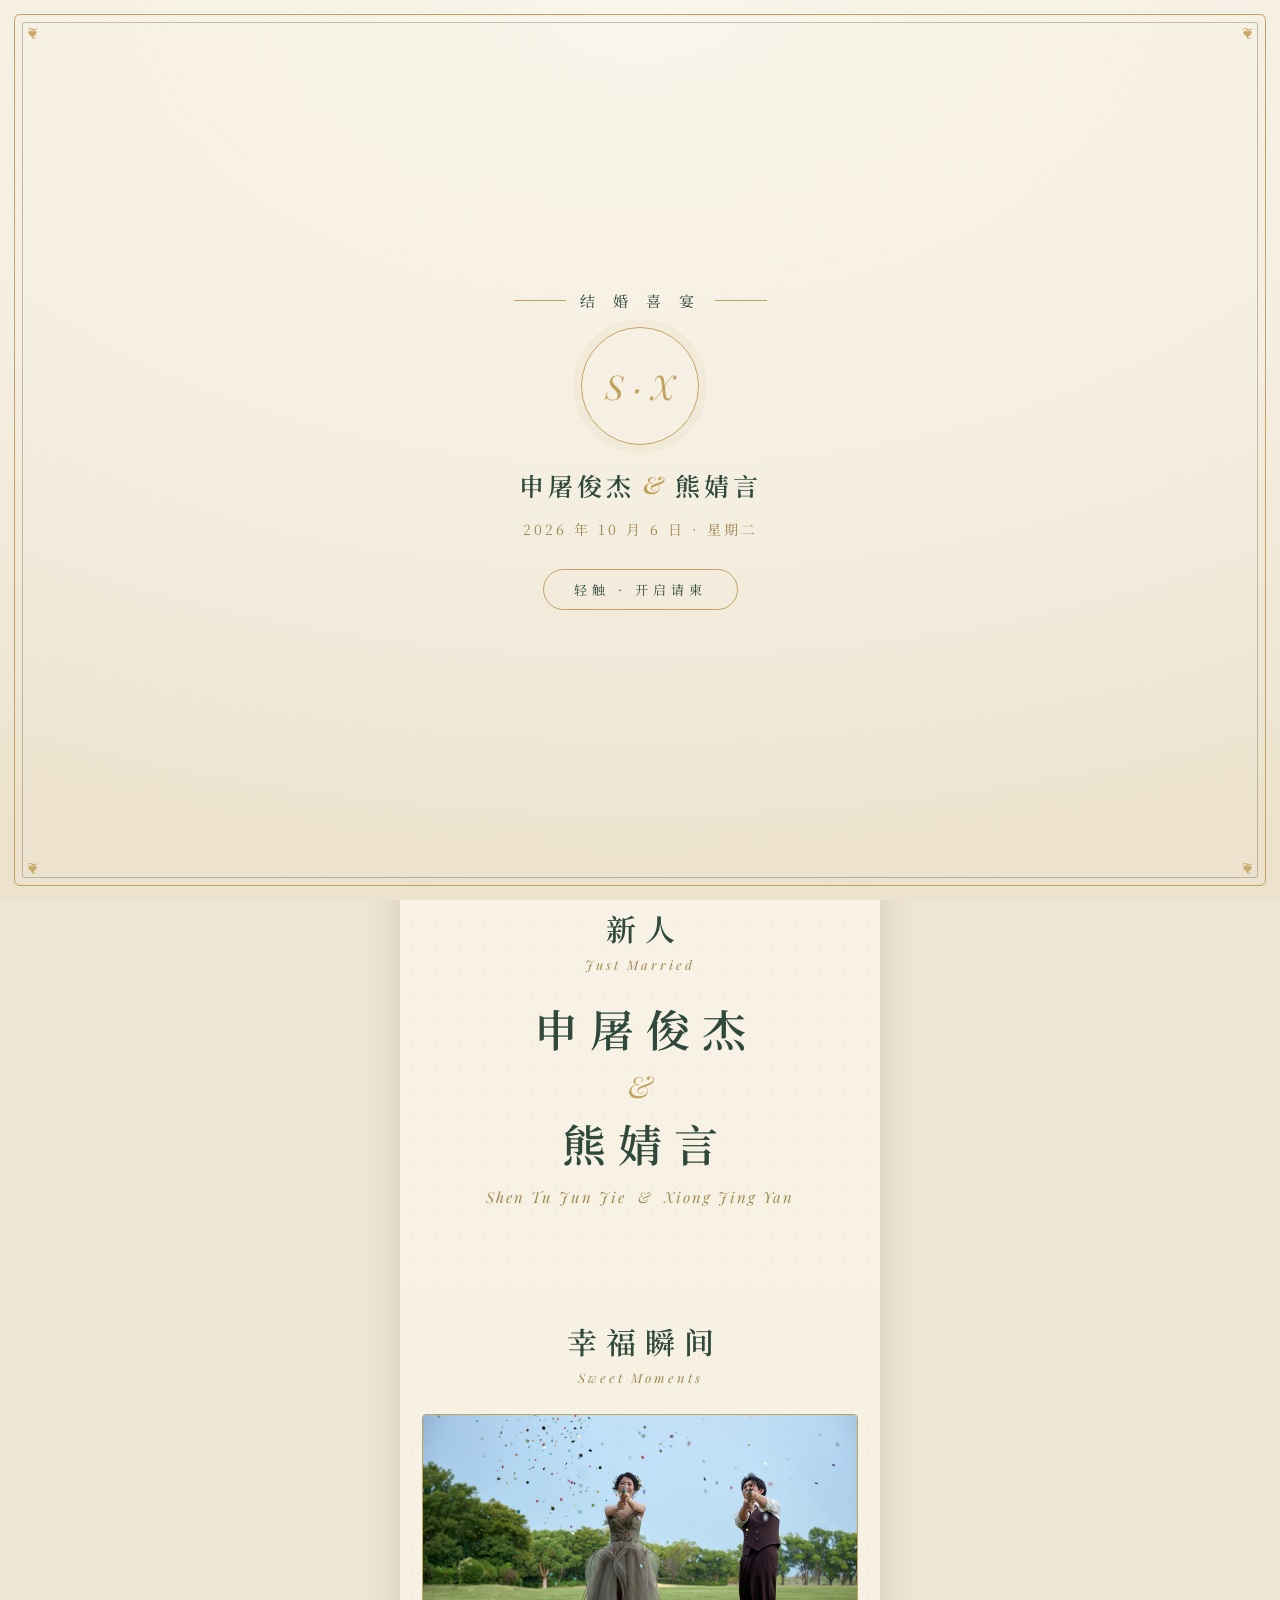
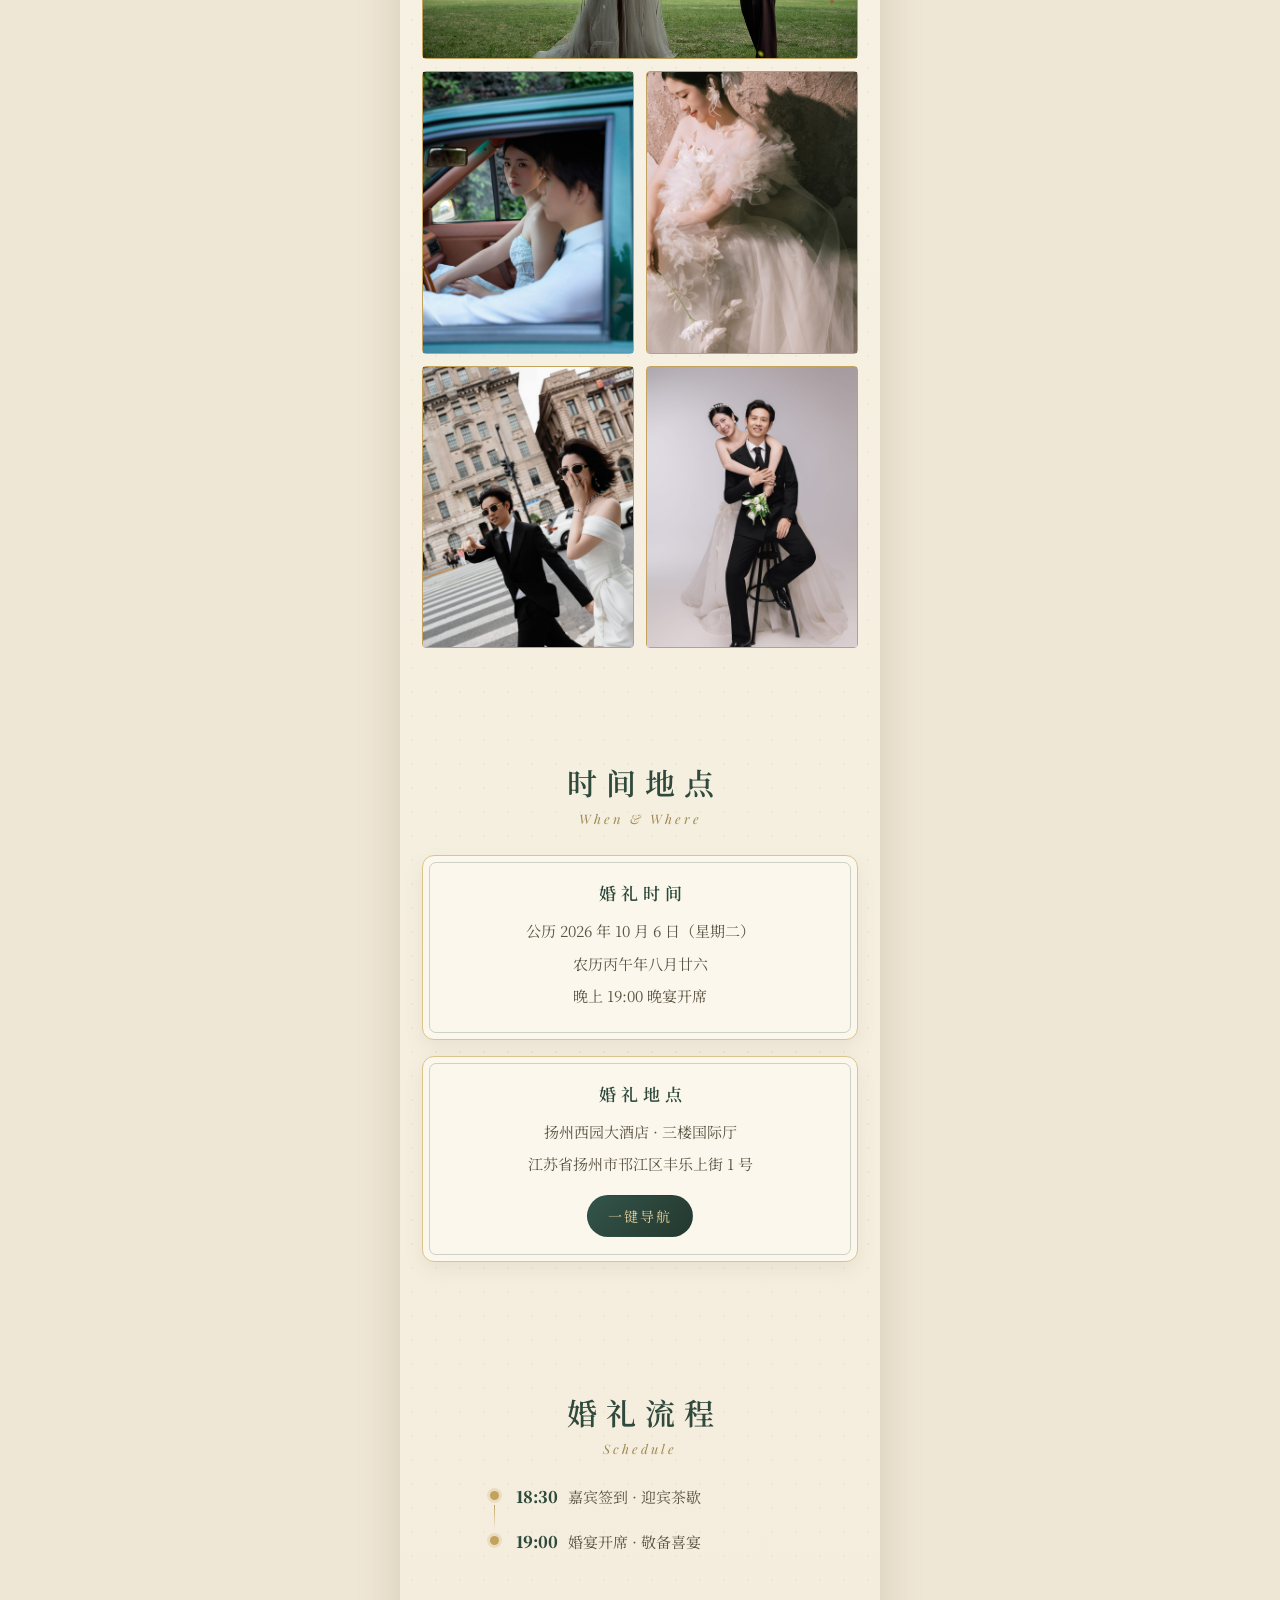
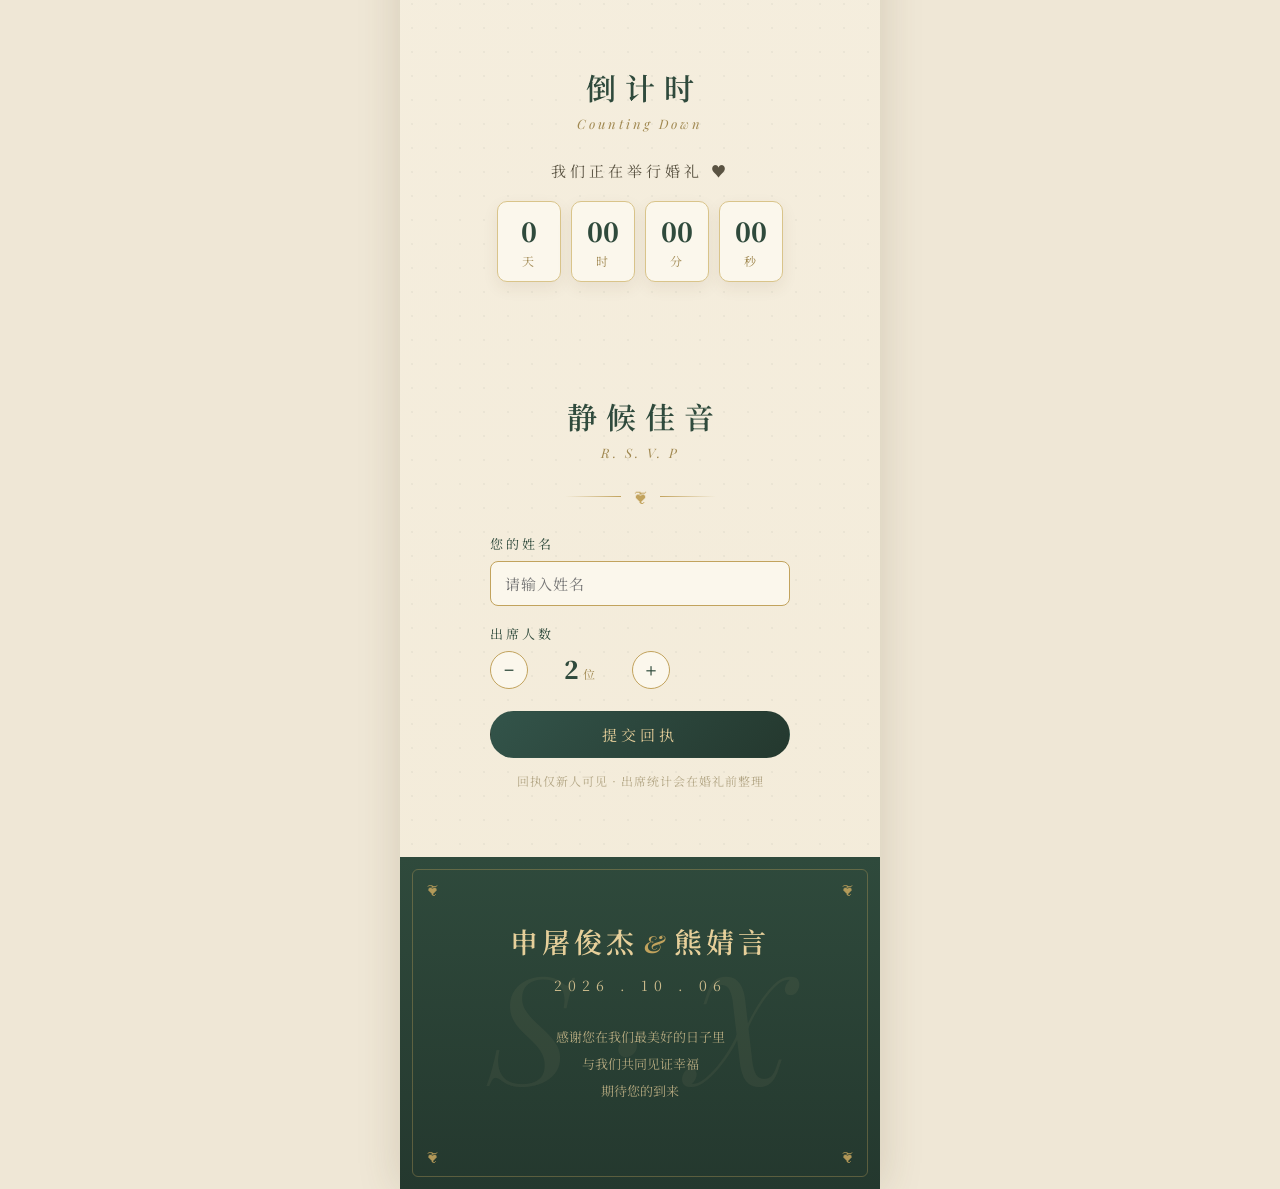
==== index.html @ e1c36691 "婚期改为2026-10-06扬州西园大酒店三楼国际厅；幸福瞬间新增5张照片" ====
<!DOCTYPE html>
<html lang="zh-CN">
<head>
<meta charset="UTF-8">
<meta name="viewport" content="width=device-width,initial-scale=1,viewport-fit=cover">
<meta name="description" content="申屠俊杰 & 熊婧言 结婚喜宴电子请柬 · 2026年10月6日 · 诚邀您的莅临">
<title>申屠俊杰 & 熊婧言 的婚礼请柬 · 2026.10.06</title>
<!--
  ★★★ 自定义指南（改这里就够了）★★★
  1. 新人姓名：申屠俊杰 / 熊婧言（封面与页脚的字母组合章为 S · X，如需修改请搜索替换）
  2. 婚礼时间：修改页面中的日期文字，以及底部脚本里的 target（倒计时截止时间）
  3. 婚礼地点：替换「幸福大酒店 / 三楼宴会厅 / 示例市幸福路88号」，以及「一键导航」链接里的 keywords
  4. 新人照片：把 class="photo" 的占位块换成 <img src="照片.jpg">
  5. 背景音乐：给 <audio id="bgm"> 加上 src="你的音乐.mp3"
  6. 联系方式：应新人要求未展示电话；如需恢复，在地点卡片与回执区加回 tel: 链接即可
-->
<link rel="preconnect" href="https://fonts.googleapis.com">
<link rel="preconnect" href="https://fonts.gstatic.com" crossorigin>
<link href="https://fonts.googleapis.com/css2?family=Noto+Serif+SC:wght@400;600;900&family=Playfair+Display:ital,wght@0,400;0,600;1,400&display=swap" rel="stylesheet">
<style>
  :root{
    --cream:#f5efe2;
    --cream-deep:#efe7d6;
    --green:#2f4a3c;
    --green-deep:#24382e;
    --gold:#c2a35d;
    --gold-soft:#a08850;
    --text:#5a5342;
    --play:'Playfair Display',Georgia,'Times New Roman',serif;
  }
  *{box-sizing:border-box}
  html{-webkit-text-size-adjust:100%}
  body{
    margin:0;
    font-family:'Noto Serif SC','Songti SC','STSong','SimSun',serif;
    background:var(--cream-deep);
    color:var(--text);
    -webkit-font-smoothing:antialiased;
  }
  body.locked{overflow:hidden}

  .page{
    max-width:480px;
    margin:0 auto;
    min-height:100vh;
    background:linear-gradient(180deg,#f9f4e9,#f3ebd9);
    box-shadow:0 0 40px rgba(90,70,40,.18);
    position:relative;
  }
  .page::before{
    content:'';
    position:absolute;inset:0;
    background-image:radial-gradient(rgba(47,74,60,.05) 1px,transparent 1.4px);
    background-size:24px 24px;
    pointer-events:none;
  }

  /* ❦ 四角花饰 */
  .corner{position:absolute;color:var(--gold);font-size:13px;line-height:1;opacity:.9;pointer-events:none}
  .c-tl{left:26px;top:26px}
  .c-tr{right:26px;top:26px}
  .c-bl{left:26px;bottom:26px}
  .c-br{right:26px;bottom:26px}

  /* ---------- 开场封面 ---------- */
  #cover{
    position:fixed;inset:0;z-index:100;
    display:flex;flex-direction:column;align-items:center;justify-content:center;
    gap:16px;padding:24px;text-align:center;cursor:pointer;
    background:radial-gradient(120% 100% at 50% 0%,#faf5ea 0%,#f5efe2 55%,#ece2cd 100%);
    color:var(--green);
    transition:opacity .8s ease,transform .8s ease;
  }
  #cover::before{
    content:'';position:absolute;inset:14px;
    border:1px solid var(--gold);border-radius:6px;
    pointer-events:none;
  }
  #cover::after{
    content:'';position:absolute;inset:22px;
    border:1px solid rgba(47,74,60,.3);border-radius:3px;
    pointer-events:none;
  }
  #cover.hide{opacity:0;transform:scale(1.05);pointer-events:none}
  .cover-sub{
    margin:0;display:flex;align-items:center;gap:14px;
    letter-spacing:7px;font-size:15px;color:var(--green);
  }
  .cover-sub::before,.cover-sub::after{content:'';width:52px;height:1px;background:var(--gold)}
  .cover-mono{
    width:118px;height:118px;border:1px solid var(--gold);border-radius:50%;
    display:flex;align-items:center;justify-content:center;
    font-family:var(--play);font-style:italic;font-size:34px;color:var(--gold);
    box-shadow:0 0 0 8px rgba(194,163,93,.08);
    animation:breath 3s ease-in-out infinite;
  }
  @keyframes breath{
    50%{transform:scale(1.045);box-shadow:0 0 0 13px rgba(194,163,93,.14)}
  }
  .cover-names{margin:6px 0 0;font-size:25px;letter-spacing:4px;color:var(--green);font-weight:600}
  .cover-names em{font-family:var(--play);font-style:italic;color:var(--gold);font-size:24px;padding:0 8px;vertical-align:2px}
  .cover-date{margin:0;font-size:14px;letter-spacing:3px;color:var(--gold-soft)}
  .cover-open{
    margin:14px 0 0;font-size:13px;letter-spacing:5px;color:var(--green);
    border:1px solid var(--gold);border-radius:999px;padding:10px 30px;
    animation:pulse 2s ease-in-out infinite;
  }
  @keyframes pulse{50%{transform:scale(1.06);box-shadow:0 0 18px rgba(194,163,93,.45)}}

  /* ---------- 音乐按钮 ---------- */
  #musicBtn{
    position:fixed;top:14px;right:14px;z-index:90;
    width:40px;height:40px;border-radius:50%;
    border:1px solid var(--gold);
    background:rgba(47,74,60,.9);color:#e6cf9a;font-size:18px;
    display:none;align-items:center;justify-content:center;cursor:pointer;
  }
  body.opened #musicBtn{display:flex}
  #musicBtn.on{animation:spin 3s linear infinite}
  @keyframes spin{to{transform:rotate(360deg)}}

  /* ---------- 飘落金花 ---------- */
  #petals{position:fixed;inset:0;overflow:hidden;pointer-events:none;z-index:50}
  .petal{position:absolute;top:-8vh;animation-name:fleck;animation-timing-function:linear;animation-iteration-count:infinite}
  .petal::before{content:'❦';display:block;font-size:15px;line-height:1}
  .p-g::before{color:#c9b375}
  .p-r::before{color:#b3944e}
  @keyframes fleck{
    0%  {transform:translate3d(0,-8vh,0) rotate(-20deg)}
    25% {transform:translate3d(3vw,26vh,0) rotate(15deg)}
    50% {transform:translate3d(-2vw,54vh,0) rotate(-15deg)}
    75% {transform:translate3d(3vw,82vh,0) rotate(20deg)}
    100%{transform:translate3d(0,112vh,0) rotate(-10deg)}
  }

  /* ---------- 首屏 ---------- */
  .hero{
    background:linear-gradient(180deg,#f9f4e9,#f4eddb);
    color:var(--green);text-align:center;
    padding:66px 22px 88px;position:relative;
  }
  .hero::before{
    content:'';position:absolute;inset:12px;
    border:1px solid var(--gold);border-radius:6px;pointer-events:none;
  }
  .hero::after{
    content:'';position:absolute;inset:20px;
    border:1px solid rgba(47,74,60,.25);border-radius:3px;pointer-events:none;
  }
  .hero .eyebrow{
    margin:0;font-family:var(--play);font-style:italic;
    letter-spacing:5px;font-size:13px;color:var(--gold-soft);text-transform:uppercase;
  }
  .hero h1{font-weight:600;font-size:42px;margin:20px 0 6px;color:var(--green);letter-spacing:12px;text-indent:12px}
  .hero .orn{margin:2px 0 4px;color:var(--gold);font-size:15px}
  .date-pill{
    display:inline-block;margin-top:18px;padding:8px 16px;position:relative;
    border:1px solid rgba(194,163,93,.6);border-radius:999px;
    font-size:13px;letter-spacing:1px;color:var(--green);
    white-space:nowrap;
  }
  .date-pill::before,.date-pill::after{
    content:'';display:inline-block;width:4px;height:4px;background:var(--gold);
    transform:rotate(45deg);vertical-align:2px;
  }
  .date-pill::before{margin-right:9px}
  .date-pill::after{margin-left:9px}
  .hint-box{position:absolute;bottom:20px;left:50%;transform:translateX(-50%)}
  .chevron{
    display:block;width:12px;height:12px;
    border-right:2px solid var(--gold);border-bottom:2px solid var(--gold);
    transform:rotate(45deg);
    animation:bounce 1.6s ease-in-out infinite;
  }
  @keyframes bounce{0%,100%{margin-top:0;opacity:.45}50%{margin-top:10px;opacity:1}}

  /* ---------- 通用板块 ---------- */
  section{padding:56px 22px;text-align:center;position:relative}
  .sec-title{font-weight:600;font-size:30px;color:var(--green);letter-spacing:9px;text-indent:9px;margin:0 0 6px}
  .sec-sub{font-family:var(--play);font-style:italic;font-size:13px;letter-spacing:3px;color:var(--gold-soft);margin:0 0 28px}
  .ornament{display:flex;align-items:center;gap:12px;justify-content:center;margin:0 0 30px}
  .ornament::before,.ornament::after{content:'';flex:none;width:56px;height:1px}
  .ornament::before{background:linear-gradient(90deg,transparent,var(--gold))}
  .ornament::after{background:linear-gradient(90deg,var(--gold),transparent)}
  .ornament i{font-style:normal;color:var(--gold);font-size:15px;line-height:1}
  .ornament i::before{content:'❦'}

  /* ---------- 喜帖正文 ---------- */
  .invite-text p{line-height:2.15;font-size:16px;color:var(--text);margin:0 0 16px}
  .invite-text .sign{font-size:19px;color:var(--green);letter-spacing:4px;font-weight:600}

  /* ---------- 新人 ---------- */
  .couple{display:flex;flex-direction:column;align-items:center;gap:10px;margin:14px 0 6px}
  .gname{font-size:44px;color:var(--green);letter-spacing:12px;text-indent:12px;font-weight:600;line-height:1.25}
  .amp2{font-family:var(--play);font-style:italic;color:var(--gold);font-size:30px}
  .couple-en{margin:16px 0 0;font-family:var(--play);font-style:italic;color:var(--gold-soft);letter-spacing:2px;font-size:15px}

  /* ---------- 倒计时 ---------- */
  #cd-title{margin:0 0 20px;font-size:15px;letter-spacing:4px;color:var(--text)}
  .cd{display:flex;gap:10px;justify-content:center}
  .cd-box{
    min-width:64px;padding:12px 8px 10px;
    background:#fbf7ec;border:1px solid #d9c48a;border-radius:10px;
    box-shadow:0 6px 16px rgba(90,70,40,.08);
  }
  .cd b{display:block;font-size:26px;color:var(--green);font-weight:900;font-variant-numeric:tabular-nums;line-height:1.3}
  .cd span{font-size:12px;color:var(--gold-soft);letter-spacing:2px}

  /* ---------- 信息卡片 ---------- */
  .card{
    background:#fbf7ec;border:1px solid #d9c48a;border-radius:12px;
    padding:24px 18px;margin:0 0 16px;position:relative;
    box-shadow:0 8px 20px rgba(90,70,40,.08);
  }
  .card::before{
    content:'';position:absolute;inset:6px;
    border:1px solid rgba(47,74,60,.22);border-radius:7px;pointer-events:none;
  }
  .card h3{margin:0 0 12px;font-size:17px;color:var(--green);letter-spacing:5px;text-indent:5px;font-weight:600}
  .card p{margin:4px 0;font-size:15px;color:var(--text);line-height:1.9}
  .btn-row{display:flex;gap:10px;justify-content:center;margin-top:16px;flex-wrap:wrap}
  .btn{
    display:inline-flex;align-items:center;gap:6px;
    padding:10px 20px;border-radius:999px;
    font-size:14px;letter-spacing:2px;text-decoration:none;cursor:pointer;
    border:1px solid transparent;font-family:inherit;
  }
  .btn-green{background:linear-gradient(135deg,#33544a,var(--green-deep));color:#e6cf9a}
  .btn-line{border-color:var(--gold);color:var(--green);background:transparent}

  /* ---------- 流程 ---------- */
  .timeline{max-width:300px;margin:0 auto;text-align:left}
  .tl-item{position:relative;padding:0 0 22px 26px}
  .tl-item::before{
    content:'';position:absolute;left:0;top:6px;width:9px;height:9px;
    background:var(--gold);border-radius:50%;box-shadow:0 0 0 3px rgba(194,163,93,.22);
  }
  .tl-item::after{
    content:'';position:absolute;left:4px;top:20px;bottom:0;width:1px;
    background:linear-gradient(var(--gold),transparent);
  }
  .tl-item:last-child{padding-bottom:0}
  .tl-item:last-child::after{display:none}
  .tl-time{font-weight:900;color:var(--green);font-size:16px;margin-right:10px;font-variant-numeric:tabular-nums}
  .tl-name{color:var(--text);font-size:15px}

  /* ---------- 照片位（复古相框） ---------- */
  .photos{display:grid;grid-template-columns:1fr 1fr;gap:12px}
  .photo{
    aspect-ratio:3/4;border:1px solid var(--gold);border-radius:4px;
    background:#fdfaf1;
    box-shadow:inset 0 0 0 5px #fdfaf1,inset 0 0 0 6px rgba(194,163,93,.55);
    display:flex;flex-direction:column;align-items:center;justify-content:center;gap:8px;
    color:#b3a685;font-size:13px;letter-spacing:2px;
  }
  .photo.big{grid-column:1/-1;aspect-ratio:16/9}
  .photo::before{content:'❦';font-size:20px;color:var(--gold)}
  .photo.full{font-size:0}          /* 有真实照片时隐藏 ❦ 与占位文字 */
  .photo.full::before{content:none}
  .photo.full img{width:100%;height:100%;object-fit:cover;display:block}

  /* ---------- 回执表单 ---------- */
  #rsvp-form{max-width:300px;margin:0 auto;text-align:left}
  .field{margin-bottom:18px}
  .field label{display:block;font-size:13px;color:var(--green);letter-spacing:3px;margin-bottom:8px}
  .field input{
    width:100%;padding:11px 14px;border:1px solid var(--gold);border-radius:8px;
    background:#fbf7ec;color:var(--text);font-family:inherit;font-size:15px;letter-spacing:1px;
  }
  .field input:focus{outline:none;border-color:var(--green)}
  .stepper{display:flex;align-items:center;gap:20px}
  .stepper button{
    width:38px;height:38px;border-radius:50%;border:1px solid var(--gold);
    background:#fbf7ec;color:var(--green);font-size:18px;cursor:pointer;line-height:1;
  }
  .count-show{display:flex;align-items:baseline;gap:4px;min-width:64px;justify-content:center}
  .count-show b{font-size:24px;font-weight:900;color:var(--green);font-variant-numeric:tabular-nums;line-height:1}
  .count-unit{font-size:12px;color:var(--gold-soft);letter-spacing:2px}
  .btn-submit{width:100%;justify-content:center;font-size:15px;letter-spacing:4px;padding:12px 0;margin-top:4px}
  .rsvp-done{text-align:center;padding:16px 0 4px}
  .rsvp-done .orn{color:var(--gold);font-size:22px}
  .done-title{font-size:20px;color:var(--green);letter-spacing:4px;margin:12px 0 8px;font-weight:600}
  .done-sub{font-size:14px;color:var(--text);letter-spacing:2px;margin:4px 0}
  .rsvp-note{font-size:12px;color:#b3a685;letter-spacing:1px;margin-top:14px;text-align:center}

  /* ---------- 页脚 ---------- */
  footer{
    background:linear-gradient(180deg,var(--green),var(--green-deep));
    color:#e6cf9a;text-align:center;padding:64px 20px 84px;position:relative;overflow:hidden;
  }
  footer::before{
    content:'';position:absolute;inset:12px;
    border:1px solid rgba(194,163,93,.35);border-radius:6px;pointer-events:none;
  }
  footer .wm{
    position:absolute;top:50%;left:50%;transform:translate(-50%,-50%);
    font-family:var(--play);font-style:italic;font-size:150px;color:rgba(230,207,154,.06);
    pointer-events:none;user-select:none;line-height:1;white-space:nowrap;
  }
  .f-names{font-size:28px;letter-spacing:4px;margin:0;font-weight:600;color:#e6cf9a}
  .f-names em{font-family:var(--play);font-style:italic;color:var(--gold);font-size:24px;padding:0 6px}
  .f-date{letter-spacing:6px;margin:14px 0 0;font-size:14px;color:rgba(230,207,154,.85)}
  .f-thanks{margin:28px 0 0;font-size:13px;color:rgba(230,207,154,.72);line-height:2.1}

  /* ---------- 提示条 ---------- */
  #toast{
    position:fixed;left:50%;bottom:12%;z-index:120;
    transform:translateX(-50%) translateY(10px);
    background:rgba(36,56,46,.94);color:#e6cf9a;
    padding:10px 22px;border-radius:999px;
    font-size:14px;letter-spacing:1px;text-align:center;max-width:82%;
    opacity:0;transition:.35s;pointer-events:none;
  }
  #toast.show{opacity:1;transform:translateX(-50%) translateY(0)}

  /* ---------- 滚动渐显 ---------- */
  html.js .reveal{opacity:0;transform:translateY(26px);transition:opacity .9s ease,transform .9s ease}
  html.js .reveal.in{opacity:1;transform:none}

  @media (prefers-reduced-motion:reduce){
    *{animation:none!important;transition:none!important}
    .petal{display:none}
  }
</style>
<noscript>
  <style>
    #cover{display:none}
    body{overflow:auto!important}
  </style>
</noscript>
</head>
<body class="locked">

<!-- 开场封面：点击开启 -->
<div id="cover" role="button" aria-label="轻触开启请柬">
  <span class="corner c-tl">❦</span><span class="corner c-tr">❦</span>
  <span class="corner c-bl">❦</span><span class="corner c-br">❦</span>
  <p class="cover-sub">结 婚 喜 宴</p>
  <div class="cover-mono">S · X</div>
  <p class="cover-names">申屠俊杰<em>&amp;</em>熊婧言</p>
  <p class="cover-date">2026 年 10 月 6 日 · 星期二</p>
  <p class="cover-open">轻触 · 开启请柬</p>
</div>

<!-- ★ 背景音乐：加上 src="你的音乐.mp3" 即可 -->
<audio id="bgm" loop preload="none"></audio>
<button id="musicBtn" aria-label="播放/暂停背景音乐">♪</button>

<div class="page">

  <!-- 首屏 -->
  <section class="hero">
    <span class="corner c-tl">❦</span><span class="corner c-tr">❦</span>
    <span class="corner c-bl">❦</span><span class="corner c-br">❦</span>
    <p class="eyebrow">The Wedding Invitation</p>
    <h1>我们结婚啦</h1>
    <div class="orn">❦</div>
    <span class="date-pill">2026.10.06 · 星期二 · 西园大酒店</span>
    <div class="hint-box"><span class="chevron"></span></div>
  </section>

  <!-- 喜帖正文 -->
  <section>
    <div class="reveal">
      <h2 class="sec-title">喜帖</h2>
      <p class="sec-sub">Wedding Invitation</p>
    </div>
    <div class="ornament reveal"><i></i></div>
    <div class="invite-text reveal">
      <p>谨定于公历 2026 年 10 月 6 日（星期二）<br>农历丙午年八月廿六<br>为 申屠俊杰、熊婧言 举行结婚典礼</p>
      <p>届时敬备喜宴，诚邀您携家人拨冗光临<br>见证我们的幸福时刻，我们翘首以盼</p>
      <p class="sign">—— 申屠俊杰 · 熊婧言 敬邀 ——</p>
    </div>
  </section>

  <!-- 新人 -->
  <section>
    <div class="reveal">
      <h2 class="sec-title">新人</h2>
      <p class="sec-sub">Just Married</p>
    </div>
    <div class="couple reveal">
        <span class="gname">申屠俊杰</span>
        <span class="amp2">&amp;</span>
        <span class="gname">熊婧言</span>
    </div>
    <p class="couple-en reveal">Shen Tu Jun Jie &nbsp;&amp;&nbsp; Xiong Jing Yan</p>
  </section>

  <!-- 幸福瞬间（照片位） -->
  <section>
    <div class="reveal">
      <h2 class="sec-title">幸福瞬间</h2>
      <p class="sec-sub">Sweet Moments</p>
    </div>
    <div class="photos reveal">
      <div class="photo big full"><img src="photos/photo-hero.jpg" alt="新人草坪撒花合影" loading="lazy"></div>
      <div class="photo full"><img src="photos/photo-1.jpg" alt="红色电话亭复古合影" loading="lazy"></div>
      <div class="photo full"><img src="photos/photo-2.jpg" alt="窗边逆光相拥" loading="lazy"></div>
      <div class="photo full"><img src="photos/photo-3.jpg" alt="楼梯间暖光对视" loading="lazy"></div>
      <div class="photo full"><img src="photos/photo-4.jpg" alt="黄昏江边相依" loading="lazy"></div>
    </div>
  </section>

  <!-- 时间 · 地点 -->
  <section>
    <div class="reveal">
      <h2 class="sec-title">时间地点</h2>
      <p class="sec-sub">When &amp; Where</p>
    </div>
    <div class="card reveal">
      <h3>婚礼时间</h3>
      <p>公历 2026 年 10 月 6 日（星期二）</p>
      <p>农历丙午年八月廿六</p>
      <p>晚上 19:00 晚宴开席</p>
    </div>
    <div class="card reveal">
      <h3>婚礼地点</h3>
      <p>扬州西园大酒店 · 三楼国际厅</p>
      <p>江苏省扬州市邗江区丰乐上街 1 号</p>
      <div class="btn-row">
        <a class="btn btn-green" href="https://uri.amap.com/search?keywords=扬州西园大酒店" target="_blank" rel="noopener">一键导航</a>
      </div>
    </div>
  </section>

  <!-- 婚礼流程 -->
  <section>
    <div class="reveal">
      <h2 class="sec-title">婚礼流程</h2>
      <p class="sec-sub">Schedule</p>
    </div>
    <div class="timeline reveal">
      <div class="tl-item"><span class="tl-time">18:30</span><span class="tl-name">嘉宾签到 · 迎宾茶歇</span></div>
      <div class="tl-item"><span class="tl-time">19:00</span><span class="tl-name">婚宴开席 · 敬备喜宴</span></div>
    </div>
  </section>

  <!-- 倒计时 -->
  <section>
    <div class="reveal">
      <h2 class="sec-title">倒计时</h2>
      <p class="sec-sub">Counting Down</p>
    </div>
    <p id="cd-title" class="reveal">距婚礼盛典还有</p>
    <div class="cd reveal">
      <div class="cd-box"><b id="cd-d">--</b><span>天</span></div>
      <div class="cd-box"><b id="cd-h">--</b><span>时</span></div>
      <div class="cd-box"><b id="cd-m">--</b><span>分</span></div>
      <div class="cd-box"><b id="cd-s">--</b><span>秒</span></div>
    </div>
  </section>

  <!-- 回复邀请 -->
  <section>
    <div class="reveal">
      <h2 class="sec-title">静候佳音</h2>
      <p class="sec-sub">R. S. V. P</p>
    </div>
    <div class="ornament reveal"><i></i></div>
    <form id="rsvp-form" class="reveal" autocomplete="off">
      <div class="field">
        <label for="guest-name">您的姓名</label>
        <input id="guest-name" name="name" type="text" maxlength="20" placeholder="请输入姓名" required>
      </div>
      <div class="field">
        <label>出席人数</label>
        <div class="stepper" id="stepper">
          <button type="button" id="count-minus" aria-label="减少人数">−</button>
          <span class="count-show"><b id="count-val">2</b><span class="count-unit">位</span></span>
          <button type="button" id="count-plus" aria-label="增加人数">＋</button>
        </div>
      </div>
      <button type="submit" class="btn btn-green btn-submit">提交回执</button>
      <p class="rsvp-note">回执仅新人可见 · 出席统计会在婚礼前整理</p>
    </form>
  </section>

  <footer>
    <span class="corner c-tl">❦</span><span class="corner c-tr">❦</span>
    <span class="corner c-bl">❦</span><span class="corner c-br">❦</span>
    <span class="wm" aria-hidden="true">S · X</span>
    <p class="f-names">申屠俊杰<em>&amp;</em>熊婧言</p>
    <p class="f-date">2026 . 10 . 06</p>
    <p class="f-thanks">感谢您在我们最美好的日子里<br>与我们共同见证幸福<br>期待您的到来</p>
  </footer>

</div>

<div id="toast" role="status"></div>

<script>
(function(){
  var d = document;
  d.documentElement.classList.add('js');
  function $(s){ return d.querySelector(s); }
  function $$(s){ return Array.prototype.slice.call(d.querySelectorAll(s)); }

  /* ---------- 提示条 ---------- */
  var toastTimer = null;
  function toast(msg){
    var t = $('#toast');
    t.textContent = msg;
    t.classList.add('show');
    clearTimeout(toastTimer);
    toastTimer = setTimeout(function(){ t.classList.remove('show'); }, 2600);
  }

  /* ---------- 开场封面 ---------- */
  var cover = $('#cover');
  var bgm = $('#bgm'), musicBtn = $('#musicBtn'), playing = false;
  cover.addEventListener('click', function(){
    d.body.classList.remove('locked');
    d.body.classList.add('opened');
    cover.classList.add('hide');
    if (bgm.getAttribute('src')) {
      bgm.play().then(function(){ playing = true; musicBtn.classList.add('on'); }).catch(function(){});
    }
    setTimeout(function(){ if (cover.parentNode) cover.parentNode.removeChild(cover); }, 900);
  });

  /* ---------- 背景音乐开关 ---------- */
  musicBtn.addEventListener('click', function(e){
    e.stopPropagation();
    if (!bgm.getAttribute('src')) {
      toast('尚未配置背景音乐：请给 <audio id="bgm"> 填上 src');
      return;
    }
    if (playing) {
      bgm.pause(); musicBtn.classList.remove('on'); playing = false;
    } else {
      bgm.play().then(function(){ musicBtn.classList.add('on'); playing = true; })
                .catch(function(){ toast('播放失败，请再试一次'); });
    }
  });

  /* ---------- 飘落金花 ---------- */
  var petalWrap = d.createElement('div');
  petalWrap.id = 'petals';
  d.body.appendChild(petalWrap);
  for (var i = 0; i < 16; i++) {
    var p = d.createElement('span');
    p.className = 'petal ' + (i % 3 === 0 ? 'p-g' : 'p-r');
    var size = 10 + Math.random() * 8;
    p.style.cssText =
      'left:' + (Math.random() * 100).toFixed(1) + 'vw;' +
      'width:' + size.toFixed(1) + 'px;height:' + size.toFixed(1) + 'px;' +
      'animation-duration:' + (10 + Math.random() * 9).toFixed(1) + 's;' +
      'animation-delay:-' + (Math.random() * 16).toFixed(1) + 's;' +
      'opacity:' + (0.4 + Math.random() * 0.35).toFixed(2);
    petalWrap.appendChild(p);
  }

  /* ---------- 滚动渐显 ---------- */
  var io = ('IntersectionObserver' in window)
    ? new IntersectionObserver(function(entries){
        entries.forEach(function(en){
          if (en.isIntersecting) { en.target.classList.add('in'); io.unobserve(en.target); }
        });
      }, { threshold: 0.15 })
    : null;
  $$('.reveal').forEach(function(el, i){
    el.style.transitionDelay = (i % 3) * 0.08 + 's';
    if (io) io.observe(el); else el.classList.add('in');
  });

  /* ---------- 倒计时 ★ 修改婚礼时间请同步改这里 ---------- */
  var target = new Date('2026-10-06T19:00:00+08:00').getTime();
  var cdD = $('#cd-d'), cdH = $('#cd-h'), cdM = $('#cd-m'), cdS = $('#cd-s');
  function pad(n){ return (n < 10 ? '0' : '') + n; }
  function tick(){
    var diff = target - Date.now();
    if (diff <= 0) { $('#cd-title').textContent = '我们正在举行婚礼 ♥'; diff = 0; }
    var s = Math.floor(diff / 1000);
    cdD.textContent = Math.floor(s / 86400);
    cdH.textContent = pad(Math.floor(s / 3600) % 24);
    cdM.textContent = pad(Math.floor(s / 60) % 60);
    cdS.textContent = pad(s % 60);
  }
  tick();
  setInterval(tick, 1000);

  /* ---------- 回执收集 ----------
     endpoint 已配置为 FormSubmit AJAX 接口，回执发送至 491042472@qq.com
     首次提交后需在该邮箱中点击 FormSubmit 激活邮件才正式生效          */
  var RSVP = { endpoint: 'https://formsubmit.co/ajax/491042472@qq.com', externalUrl: '' };

  var count = 2;
  var countVal = $('#count-val');
  function setCount(n){ count = Math.min(12, Math.max(1, n)); countVal.textContent = count; }
  $('#count-minus').addEventListener('click', function(){ setCount(count - 1); });
  $('#count-plus').addEventListener('click', function(){ setCount(count + 1); });

  function esc(s){
    return String(s).replace(/[&<>"']/g, function(c){
      return {'&':'&amp;','<':'&lt;','>':'&gt;','"':'&quot;',"'":'&#39;'}[c];
    });
  }

  $('#rsvp-form').addEventListener('submit', function(e){
    e.preventDefault();
    var name = $('#guest-name').value.trim();
    if (!name) { toast('请先填写您的姓名'); $('#guest-name').focus(); return; }
    if (!RSVP.endpoint && RSVP.externalUrl) { window.location.href = RSVP.externalUrl; return; }
    if (!RSVP.endpoint) { toast('回执通道配置中，请稍后再试'); return; }
    var btn = this.querySelector('.btn-submit');
    btn.disabled = true; btn.textContent = '提交中…';
    fetch(RSVP.endpoint, {
      method: 'POST',
      headers: { 'Accept': 'application/json', 'Content-Type': 'application/json' },
      body: JSON.stringify({ _subject: '婚礼回执 · ' + name + ' · ' + count + '位', 姓名: name, 出席人数: count })
    }).then(function(r){
      return r.json().then(function(j){
        if (r.ok && (j.success === 'true' || j.success === true)) return j;
        return Promise.reject(j);
      });
    })
      .then(function(){
        $('#rsvp-form').innerHTML =
          '<div class="rsvp-done"><span class="orn">❦</span>' +
          '<p class="done-title">回执已收到</p>' +
          '<p class="done-sub">' + esc(name) + ' · ' + count + ' 位出席</p>' +
          '<p class="done-sub">期待与您相聚</p></div>';
      })
      .catch(function(){
        btn.disabled = false; btn.textContent = '重新提交';
        toast('提交失败，请稍后再试');
      });
  });
})();
</script>
</body>
</html>
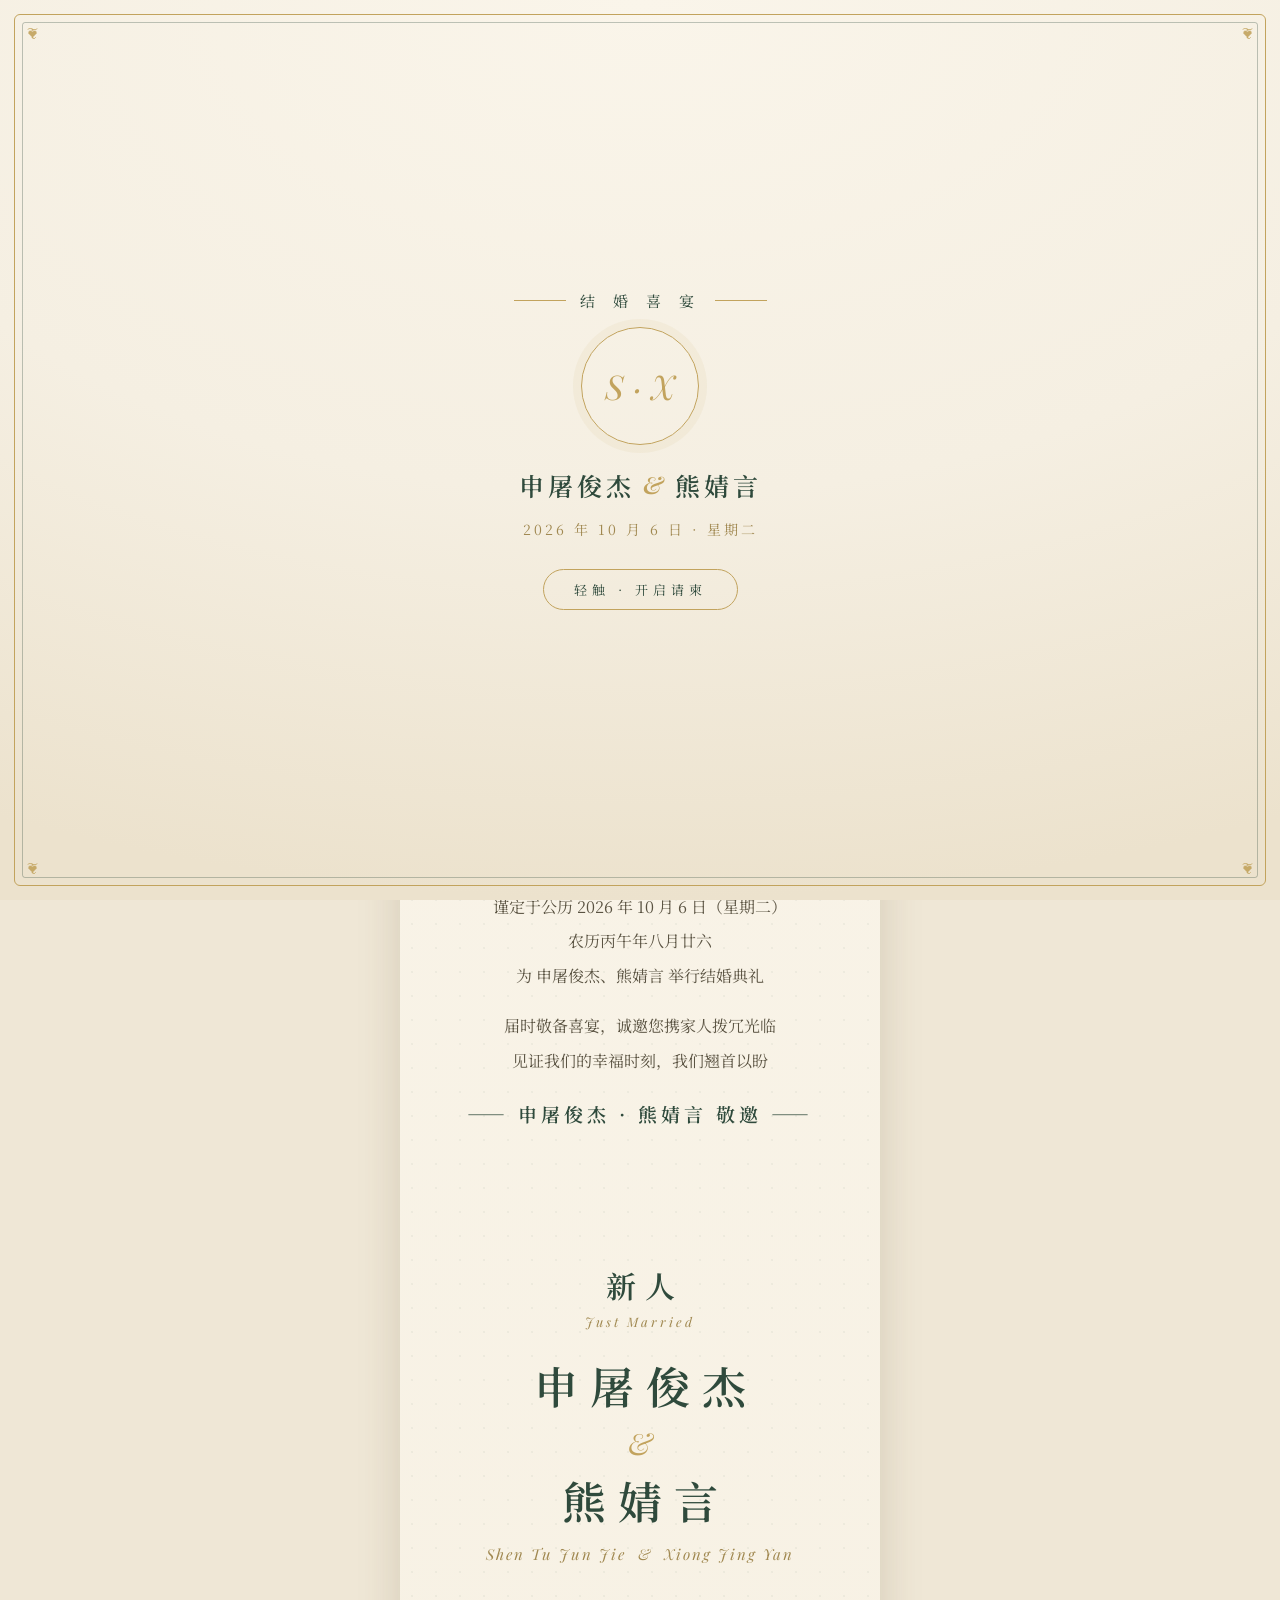
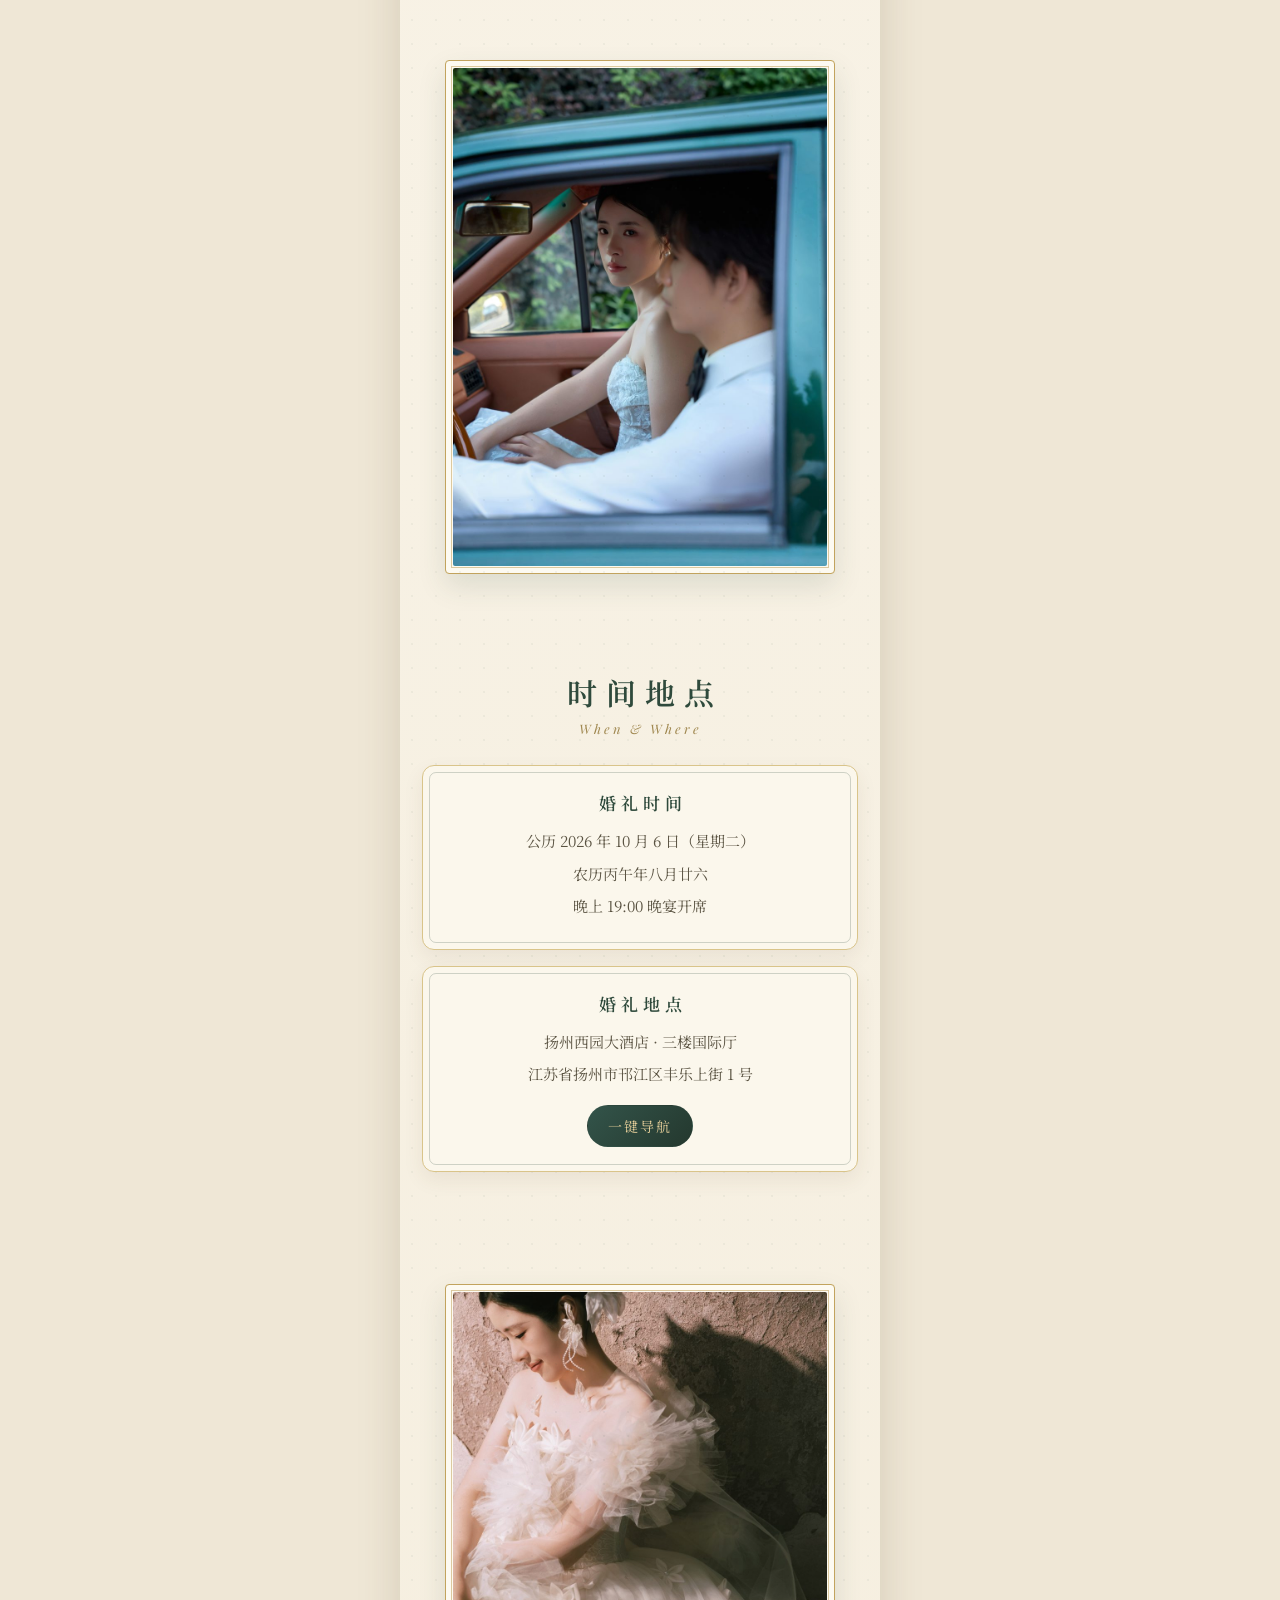
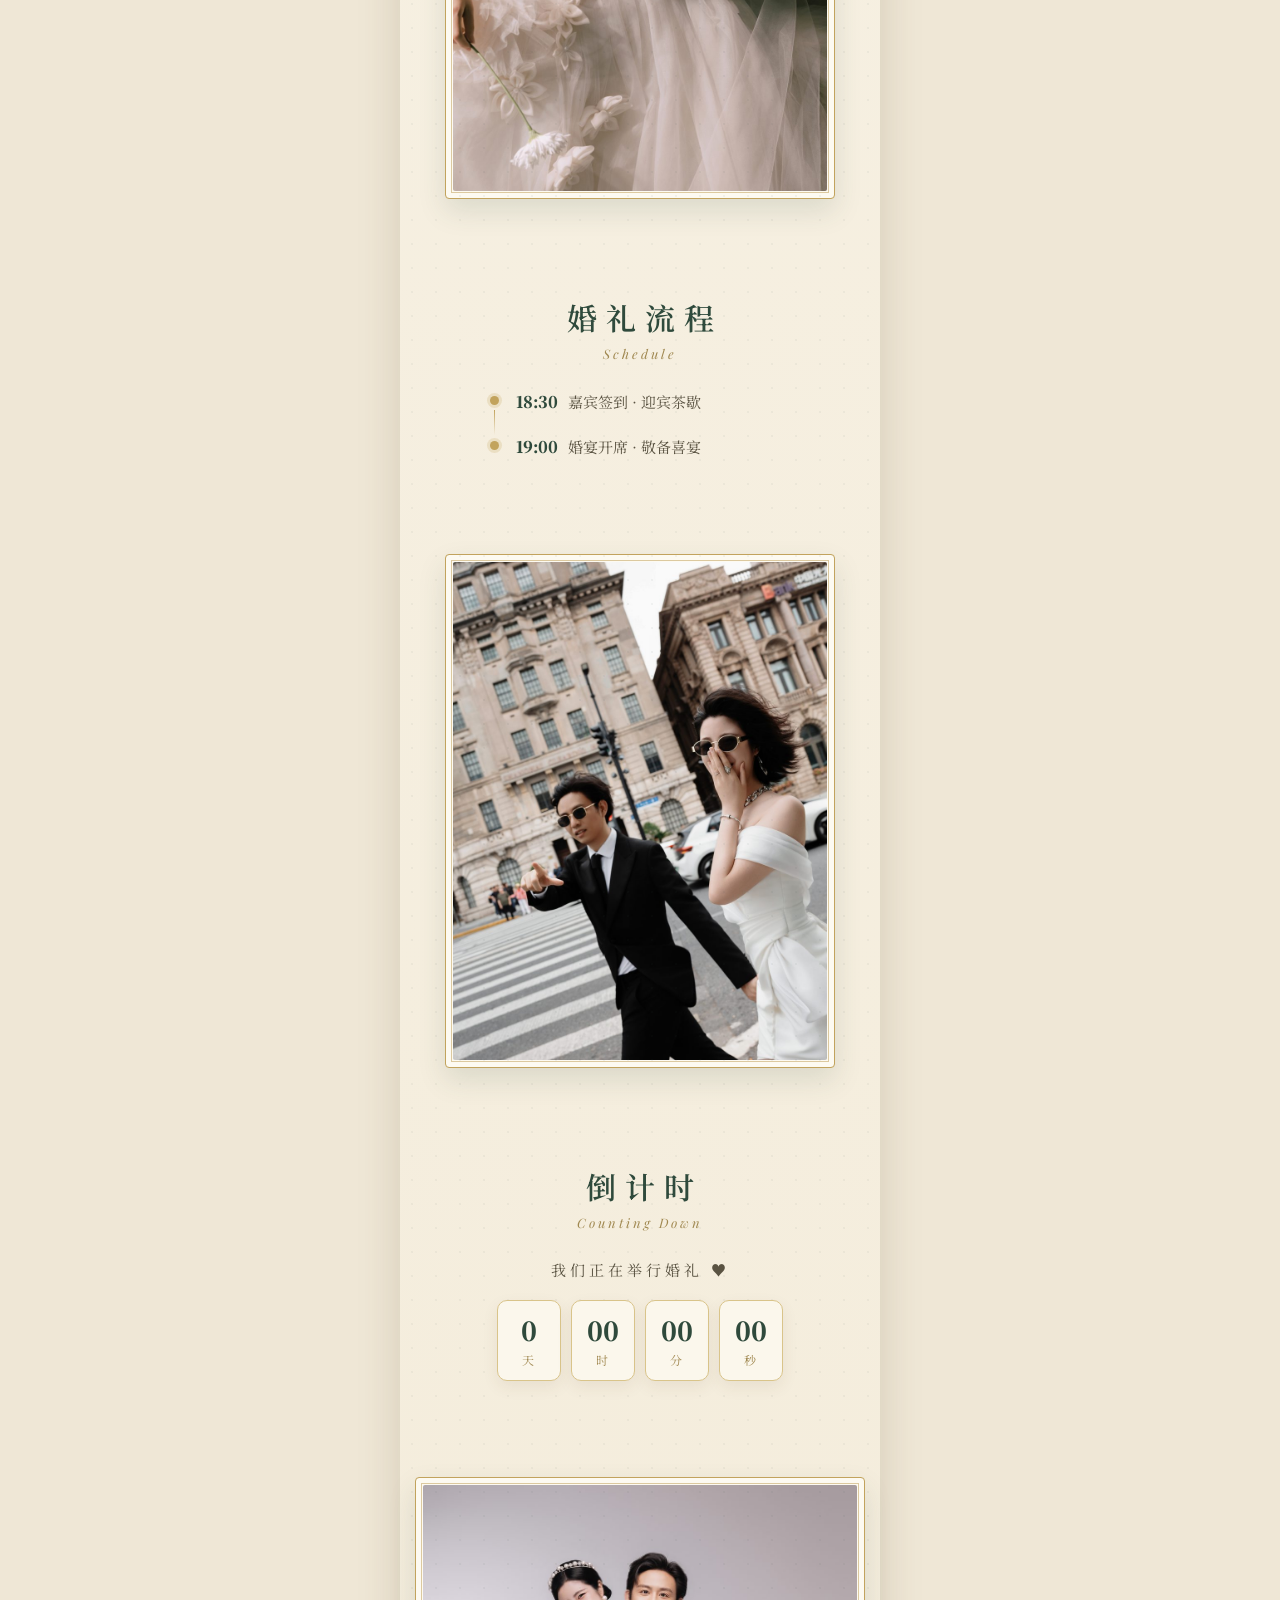
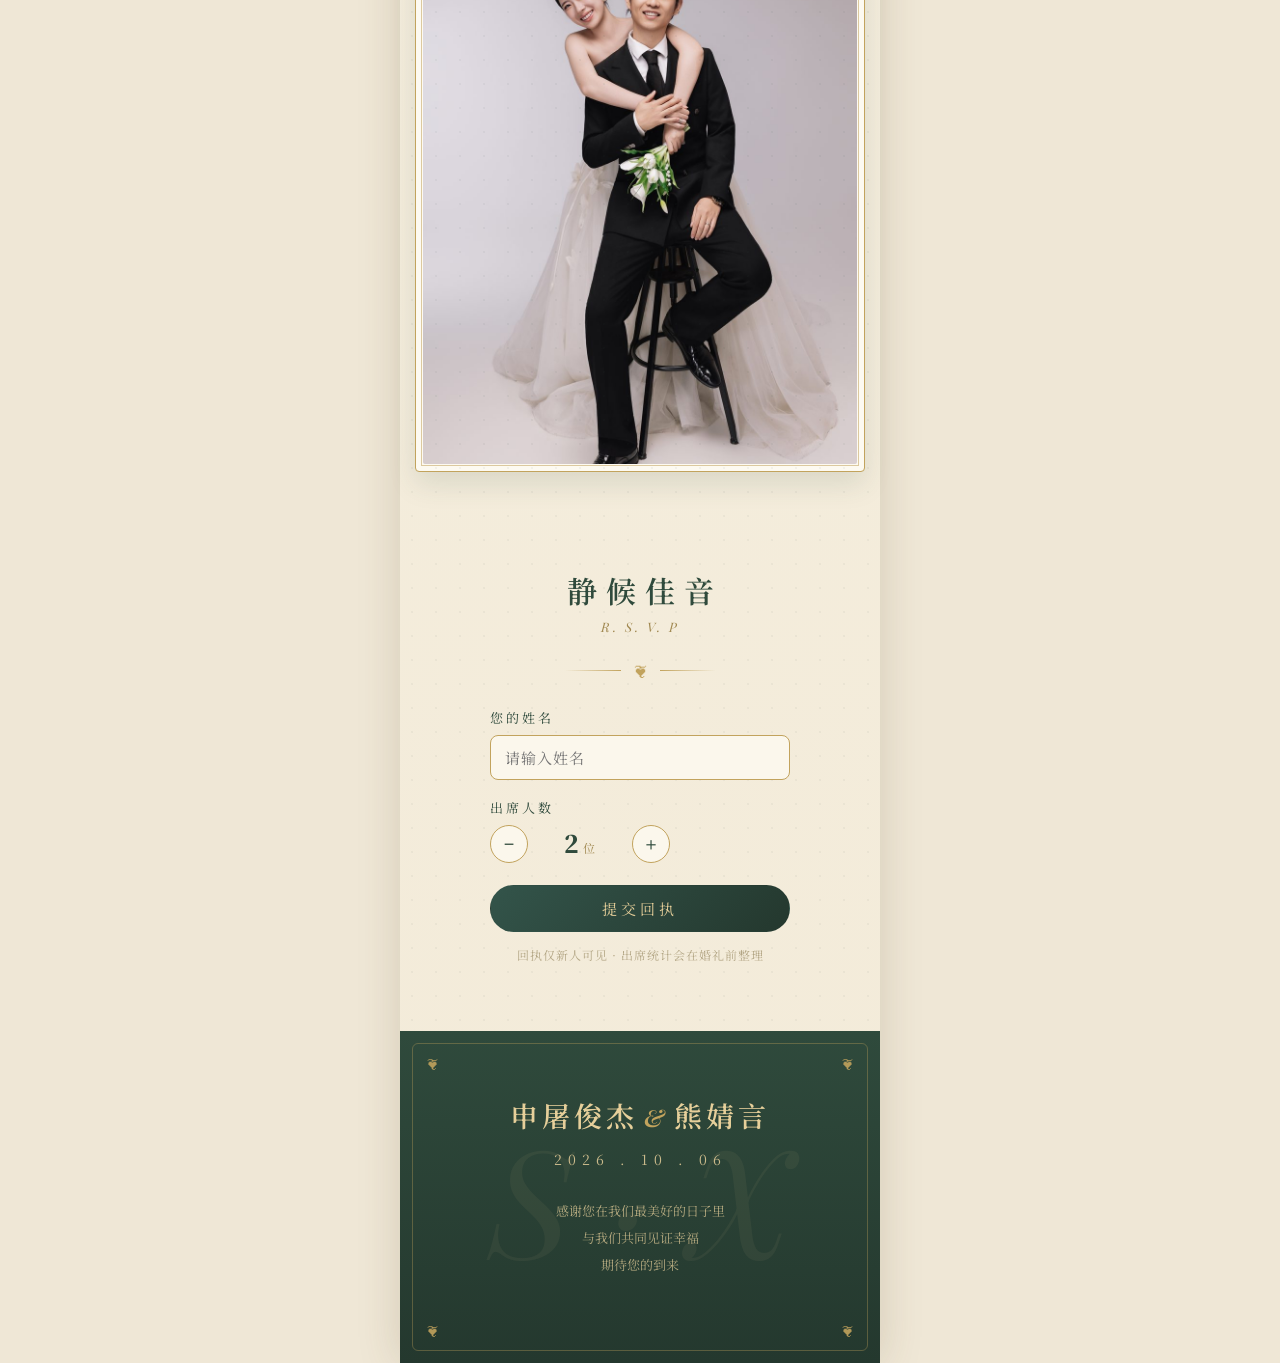
==== commit 756e6f15: "照片改为复古相框式，分散穿插于各板块之间" ====
--- a/index.html
+++ b/index.html
@@ -244,20 +244,20 @@
   .tl-time{font-weight:900;color:var(--green);font-size:16px;margin-right:10px;font-variant-numeric:tabular-nums}
   .tl-name{color:var(--text);font-size:15px}
 
-  /* ---------- 照片位（复古相框） ---------- */
-  .photos{display:grid;grid-template-columns:1fr 1fr;gap:12px}
-  .photo{
-    aspect-ratio:3/4;border:1px solid var(--gold);border-radius:4px;
-    background:#fdfaf1;
-    box-shadow:inset 0 0 0 5px #fdfaf1,inset 0 0 0 6px rgba(194,163,93,.55);
-    display:flex;flex-direction:column;align-items:center;justify-content:center;gap:8px;
-    color:#b3a685;font-size:13px;letter-spacing:2px;
-  }
-  .photo.big{grid-column:1/-1;aspect-ratio:16/9}
-  .photo::before{content:'❦';font-size:20px;color:var(--gold)}
-  .photo.full{font-size:0}          /* 有真实照片时隐藏 ❦ 与占位文字 */
-  .photo.full::before{content:none}
-  .photo.full img{width:100%;height:100%;object-fit:cover;display:block}
+  /* ---------- 散布照片（复古相框式） ---------- */
+  figure.ph{
+    margin:40px auto;max-width:390px;padding:7px;
+    background:#fdfaf1;border:1px solid var(--gold);border-radius:4px;
+    box-shadow:inset 0 0 0 5px #fdfaf1,inset 0 0 0 6px rgba(194,163,93,.55),
+               0 12px 28px rgba(47,74,60,.13);
+  }
+  .ph img{display:block;width:100%;border-radius:2px}
+  .ph.wide{max-width:760px}         /* 横幅照片带 */
+  .ph.mid{max-width:450px}          /* 略大的主照片 */
+  .ph small{                        /* 可选的照片题注 */
+    display:block;margin-top:9px;text-align:center;
+    font-size:12px;letter-spacing:4px;color:#b3a685;
+  }
 
   /* ---------- 回执表单 ---------- */
   #rsvp-form{max-width:300px;margin:0 auto;text-align:left}
@@ -359,6 +359,9 @@
     <div class="hint-box"><span class="chevron"></span></div>
   </section>
 
+  <!-- 照片 · 草坪撒花 -->
+  <figure class="ph wide reveal"><img src="photos/photo-hero.jpg" alt="新人草坪撒花合影" loading="lazy"></figure>
+
   <!-- 喜帖正文 -->
   <section>
     <div class="reveal">
@@ -387,20 +390,8 @@
     <p class="couple-en reveal">Shen Tu Jun Jie &nbsp;&amp;&nbsp; Xiong Jing Yan</p>
   </section>
 
-  <!-- 幸福瞬间（照片位） -->
-  <section>
-    <div class="reveal">
-      <h2 class="sec-title">幸福瞬间</h2>
-      <p class="sec-sub">Sweet Moments</p>
-    </div>
-    <div class="photos reveal">
-      <div class="photo big full"><img src="photos/photo-hero.jpg" alt="新人草坪撒花合影" loading="lazy"></div>
-      <div class="photo full"><img src="photos/photo-1.jpg" alt="红色电话亭复古合影" loading="lazy"></div>
-      <div class="photo full"><img src="photos/photo-2.jpg" alt="窗边逆光相拥" loading="lazy"></div>
-      <div class="photo full"><img src="photos/photo-3.jpg" alt="楼梯间暖光对视" loading="lazy"></div>
-      <div class="photo full"><img src="photos/photo-4.jpg" alt="黄昏江边相依" loading="lazy"></div>
-    </div>
-  </section>
+  <!-- 照片 · 红色电话亭 -->
+  <figure class="ph reveal"><img src="photos/photo-1.jpg" alt="红色电话亭复古合影" loading="lazy"></figure>
 
   <!-- 时间 · 地点 -->
   <section>
@@ -424,6 +415,9 @@
     </div>
   </section>
 
+  <!-- 照片 · 窗边逆光 -->
+  <figure class="ph reveal"><img src="photos/photo-2.jpg" alt="窗边逆光相拥" loading="lazy"></figure>
+
   <!-- 婚礼流程 -->
   <section>
     <div class="reveal">
@@ -435,6 +429,9 @@
       <div class="tl-item"><span class="tl-time">19:00</span><span class="tl-name">婚宴开席 · 敬备喜宴</span></div>
     </div>
   </section>
+
+  <!-- 照片 · 楼梯暖光 -->
+  <figure class="ph reveal"><img src="photos/photo-3.jpg" alt="楼梯间暖光对视" loading="lazy"></figure>
 
   <!-- 倒计时 -->
   <section>
@@ -450,6 +447,9 @@
       <div class="cd-box"><b id="cd-s">--</b><span>秒</span></div>
     </div>
   </section>
+
+  <!-- 照片 · 黄昏江边 -->
+  <figure class="ph mid reveal"><img src="photos/photo-4.jpg" alt="黄昏江边相依" loading="lazy"></figure>
 
   <!-- 回复邀请 -->
   <section>
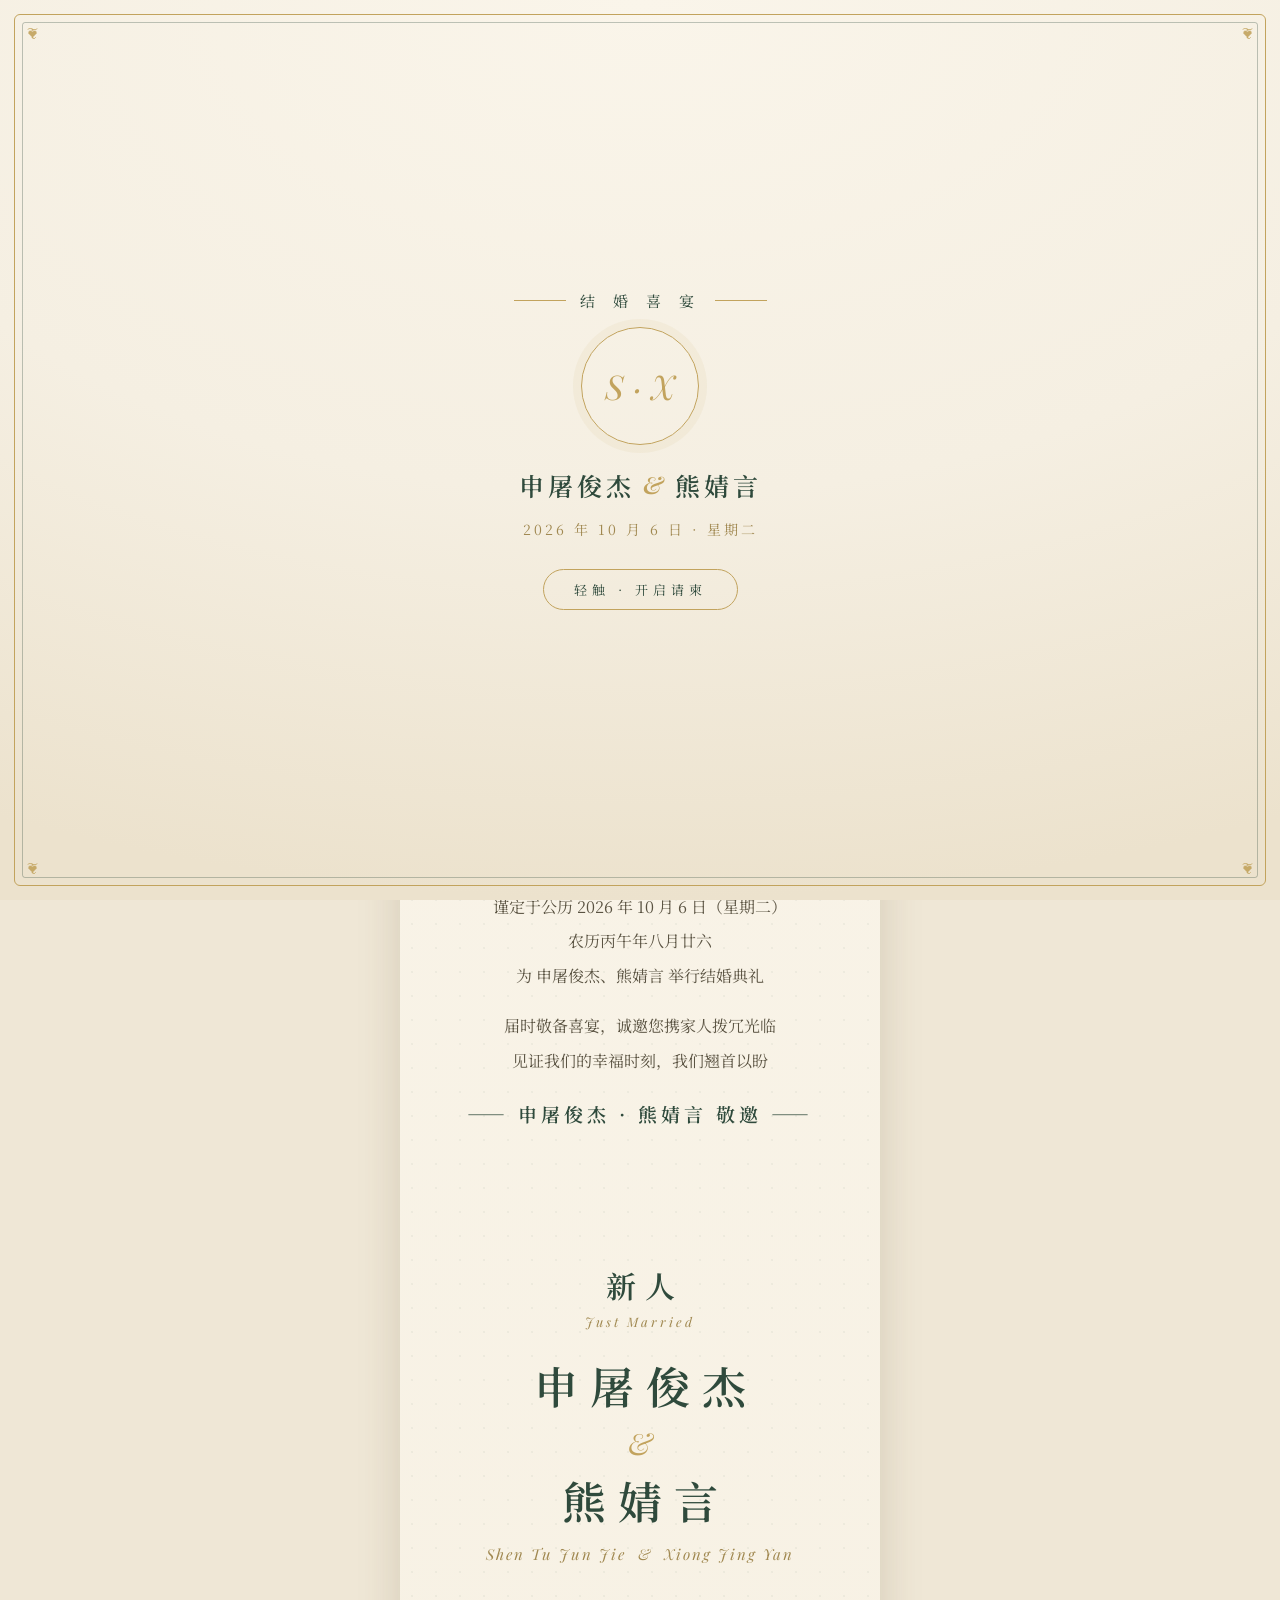
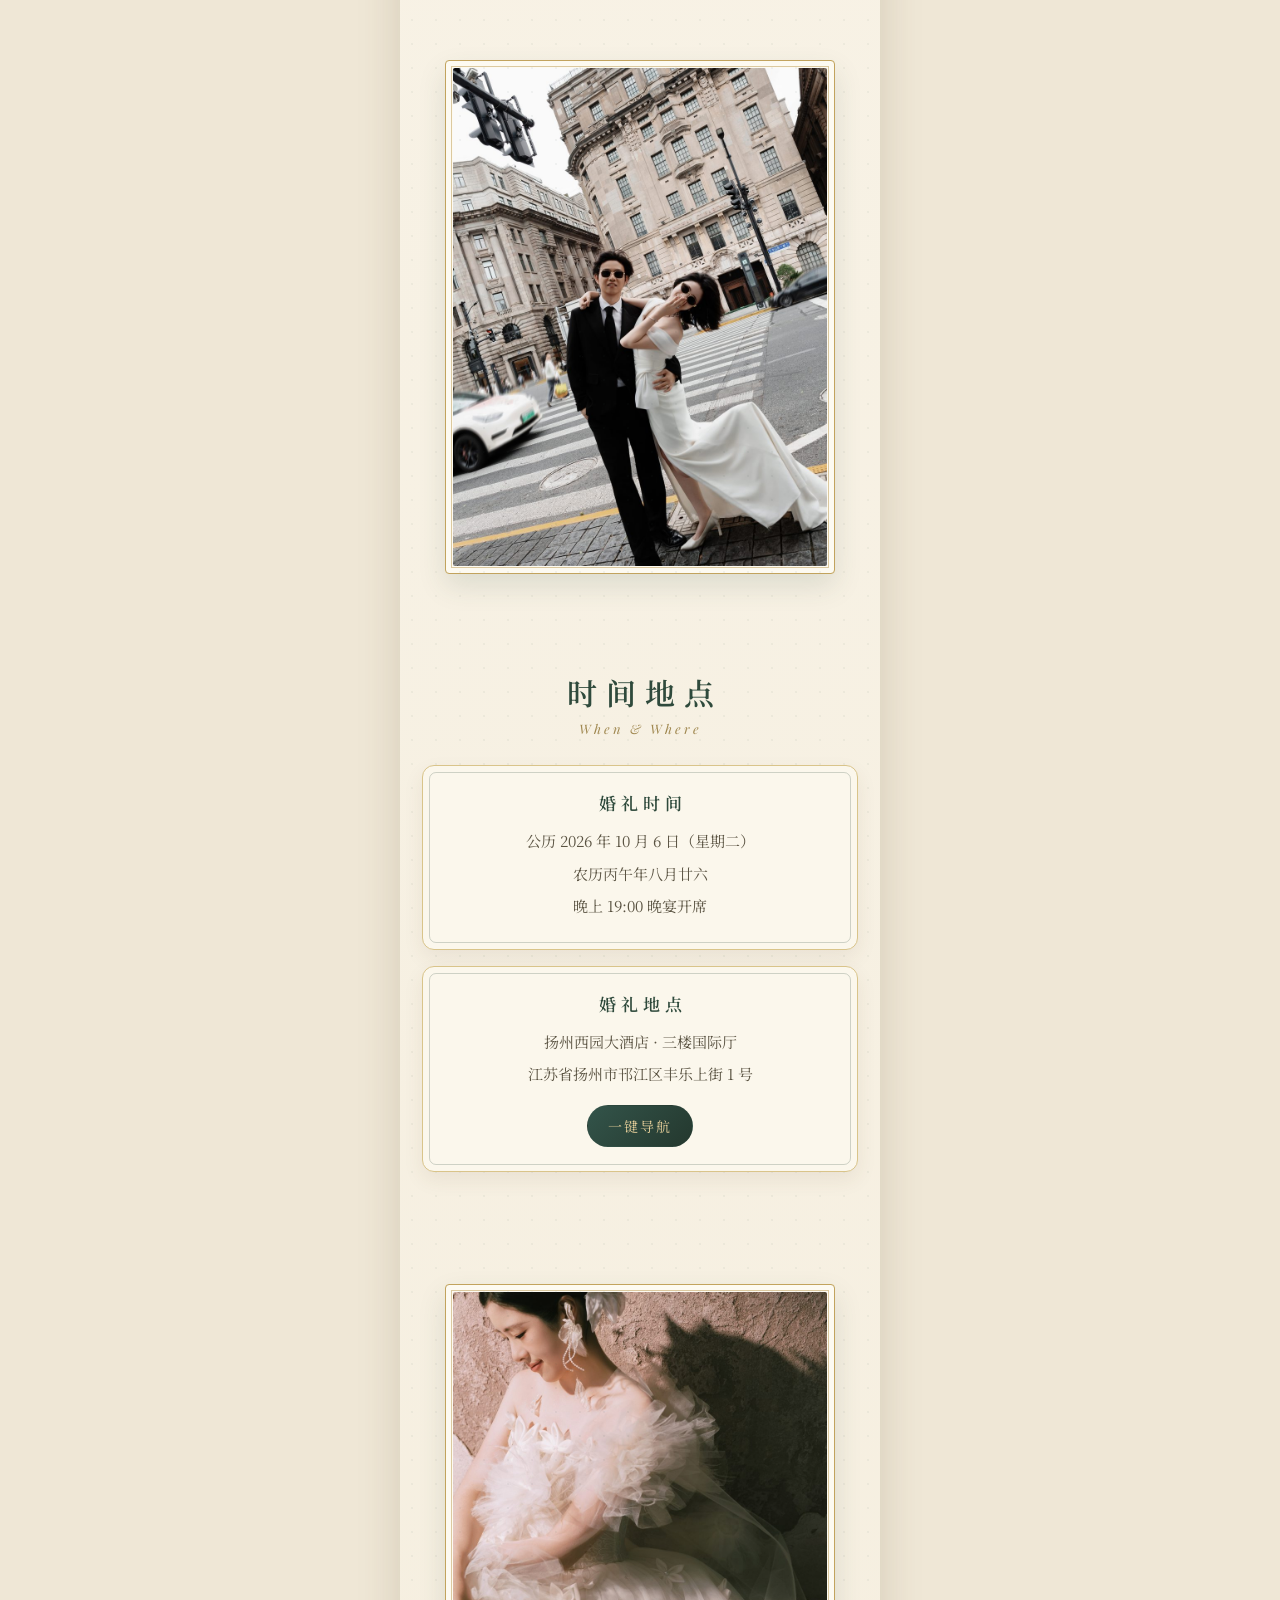
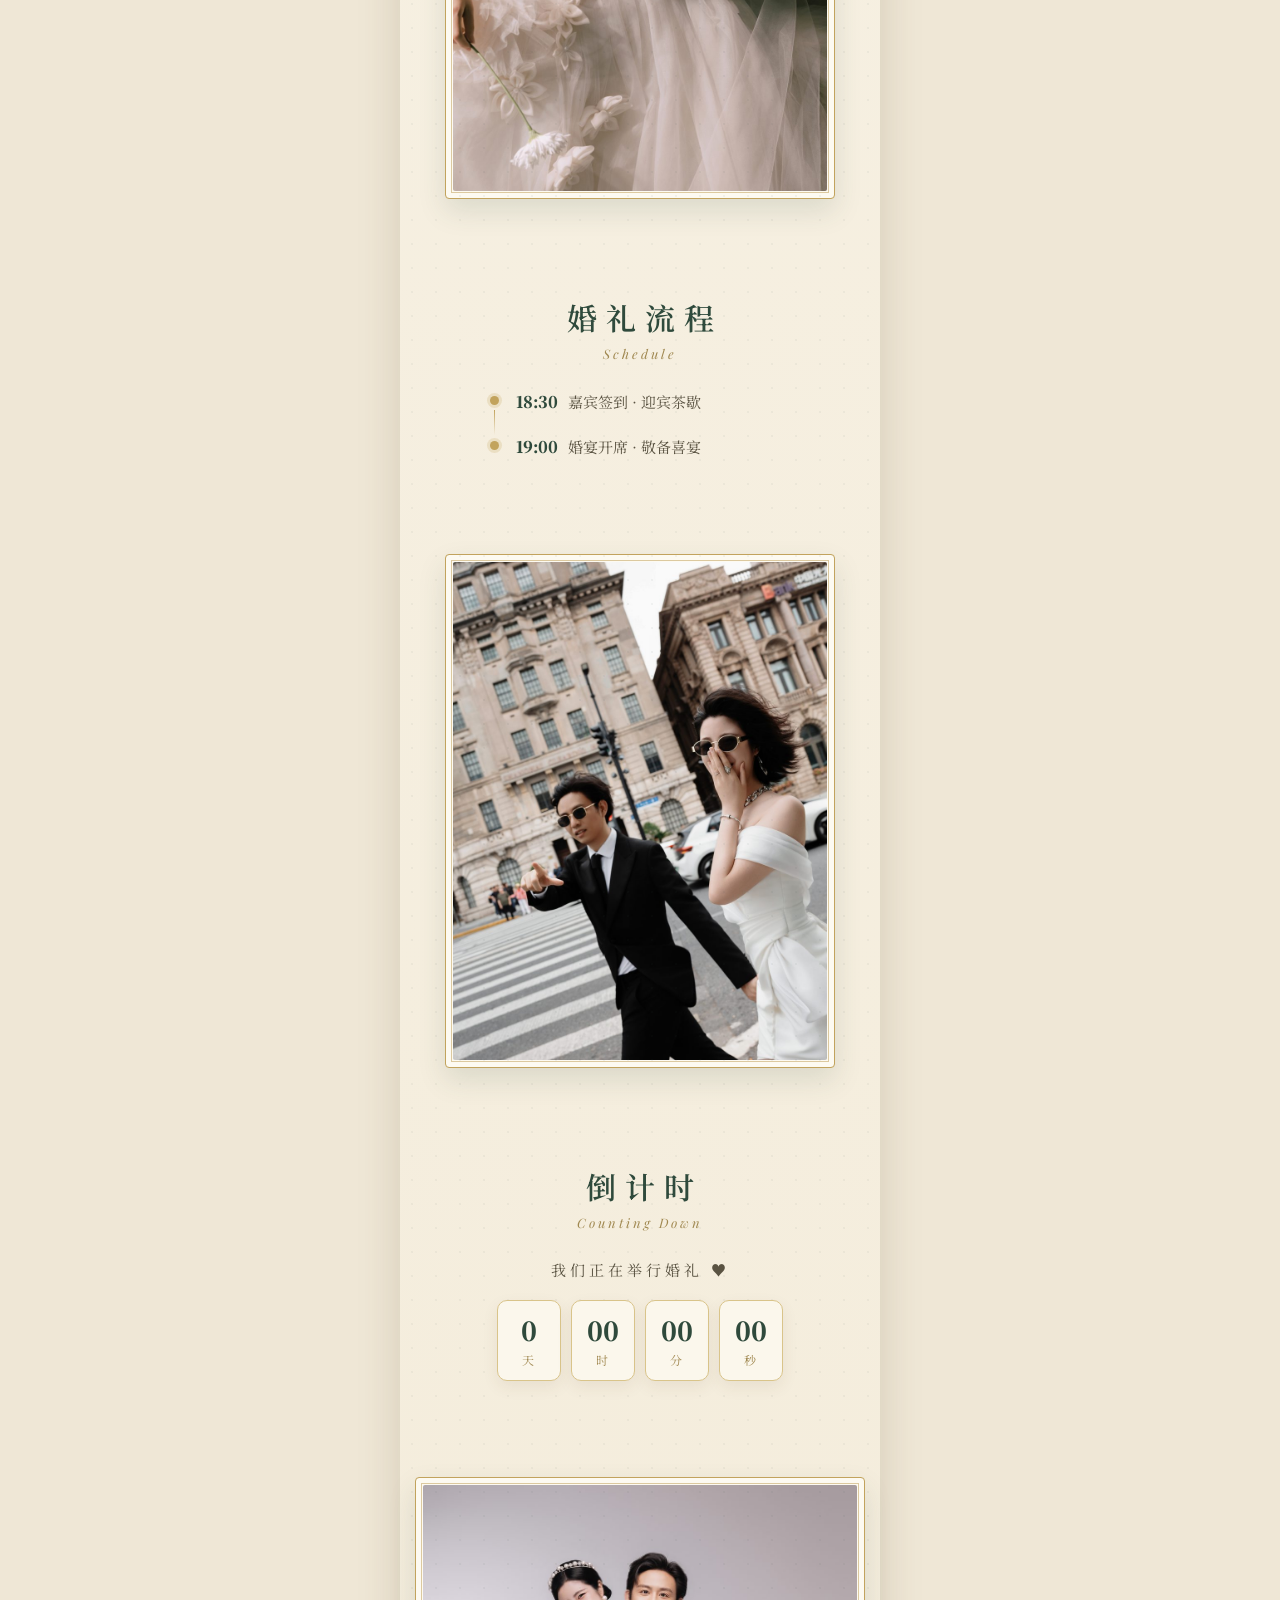
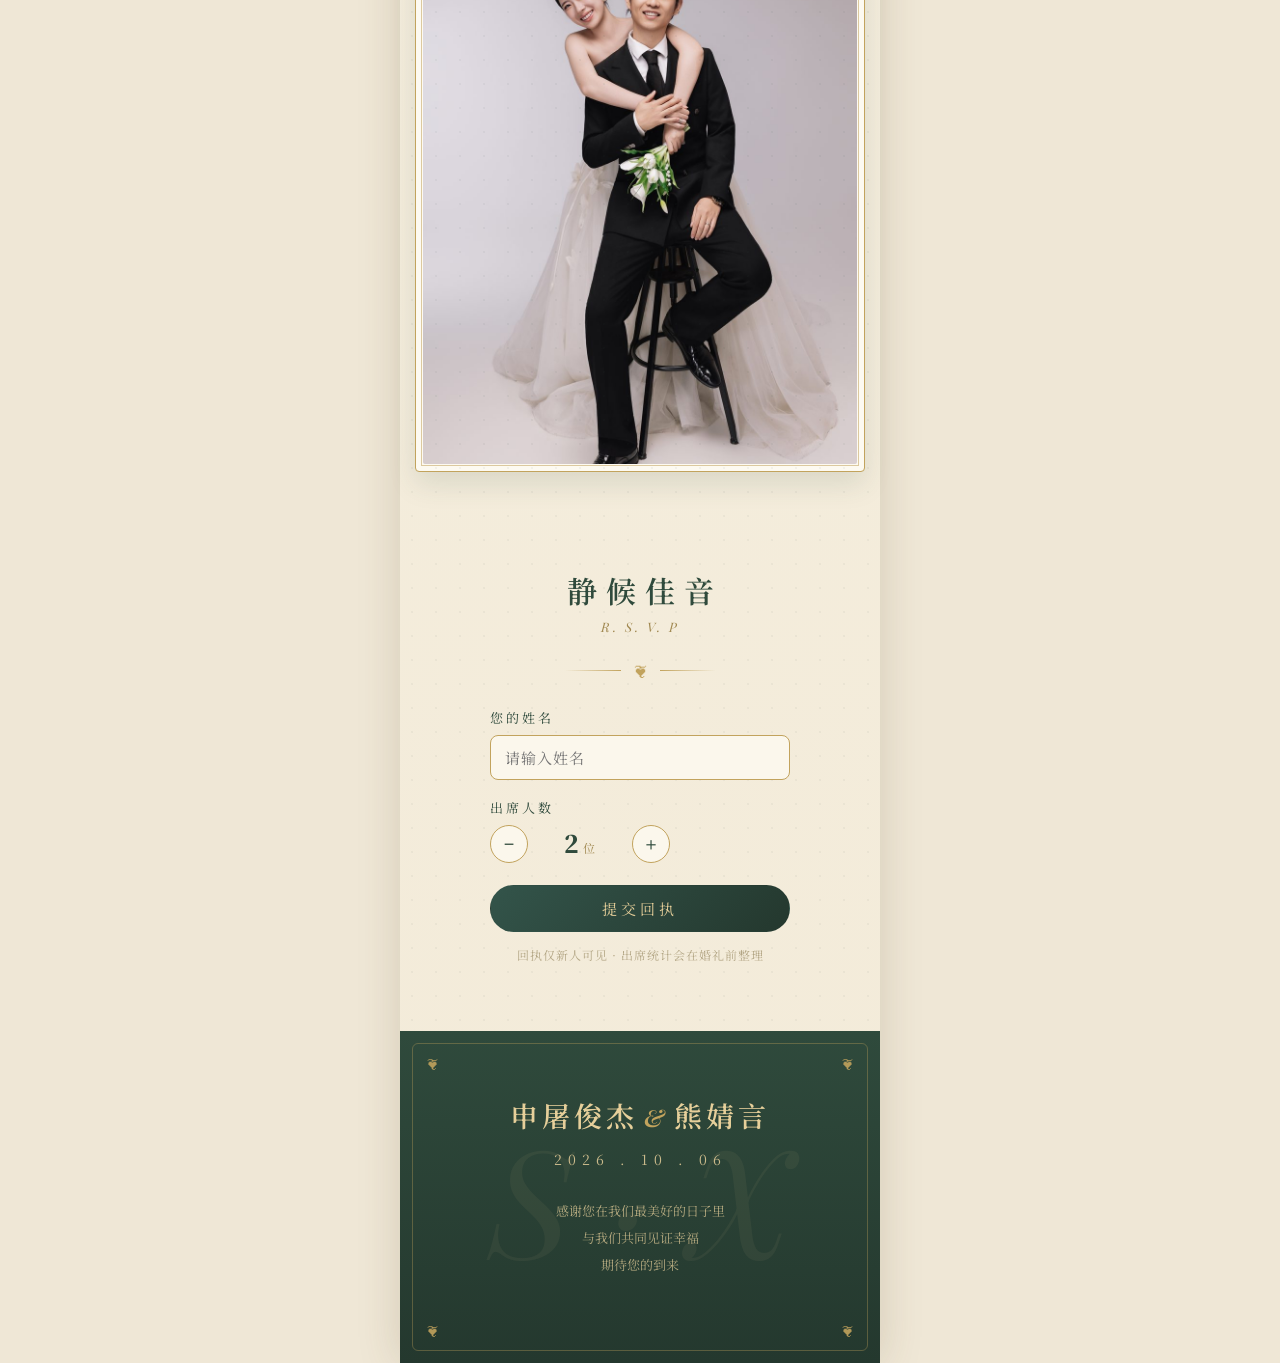
==== commit 550a31d7: "新人板块后照片换为楼梯扶腰回眸" ====
--- a/index.html
+++ b/index.html
@@ -359,8 +359,8 @@
     <div class="hint-box"><span class="chevron"></span></div>
   </section>
 
-  <!-- 照片 · 草坪撒花 -->
-  <figure class="ph wide reveal"><img src="photos/photo-hero.jpg" alt="新人草坪撒花合影" loading="lazy"></figure>
+  <!-- 照片 · 庭院全景 -->
+  <figure class="ph wide reveal"><img src="photos/photo-hero.jpg" alt="欧式庭院拱门合影" loading="lazy"></figure>
 
   <!-- 喜帖正文 -->
   <section>
@@ -390,8 +390,8 @@
     <p class="couple-en reveal">Shen Tu Jun Jie &nbsp;&amp;&nbsp; Xiong Jing Yan</p>
   </section>
 
-  <!-- 照片 · 红色电话亭 -->
-  <figure class="ph reveal"><img src="photos/photo-1.jpg" alt="红色电话亭复古合影" loading="lazy"></figure>
+  <!-- 照片 · 楼梯扶腰回眸 -->
+  <figure class="ph reveal"><img src="photos/photo-1.jpg" alt="楼梯间扶腰回眸合影" loading="lazy"></figure>
 
   <!-- 时间 · 地点 -->
   <section>
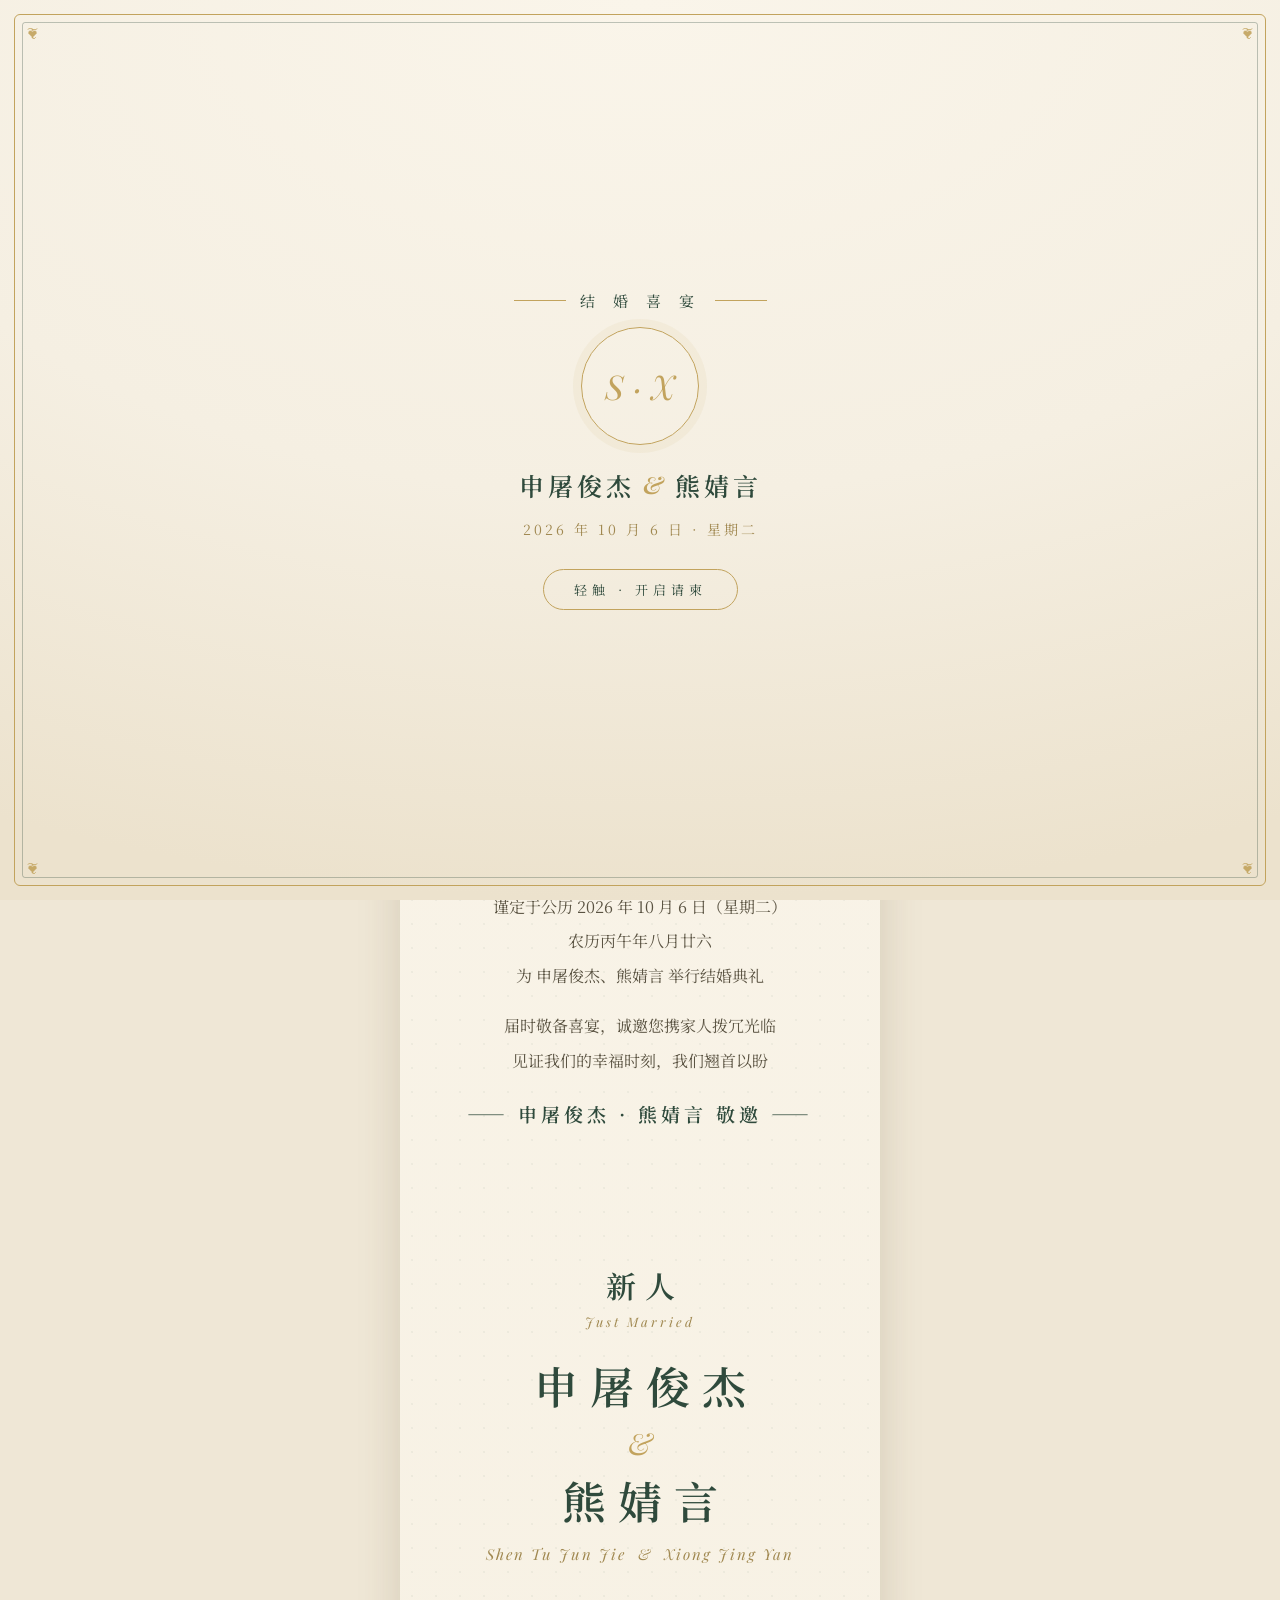
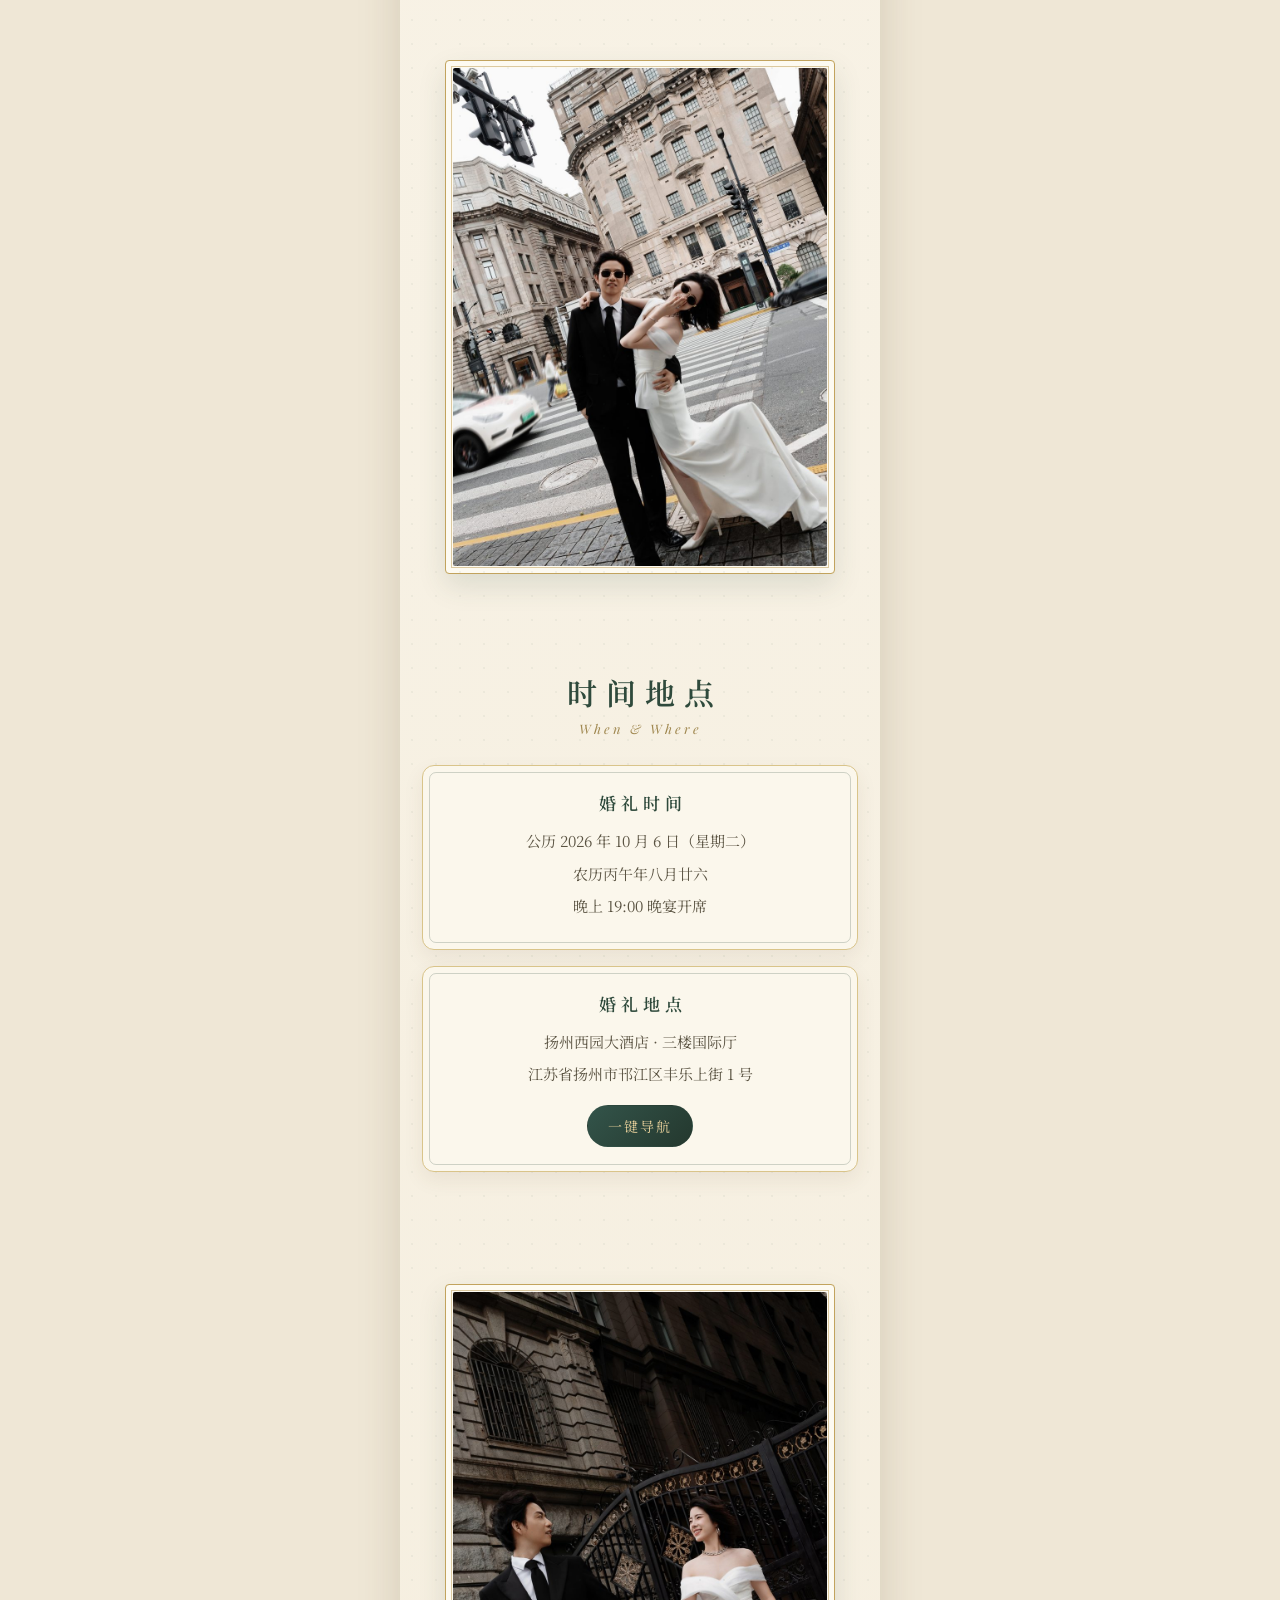
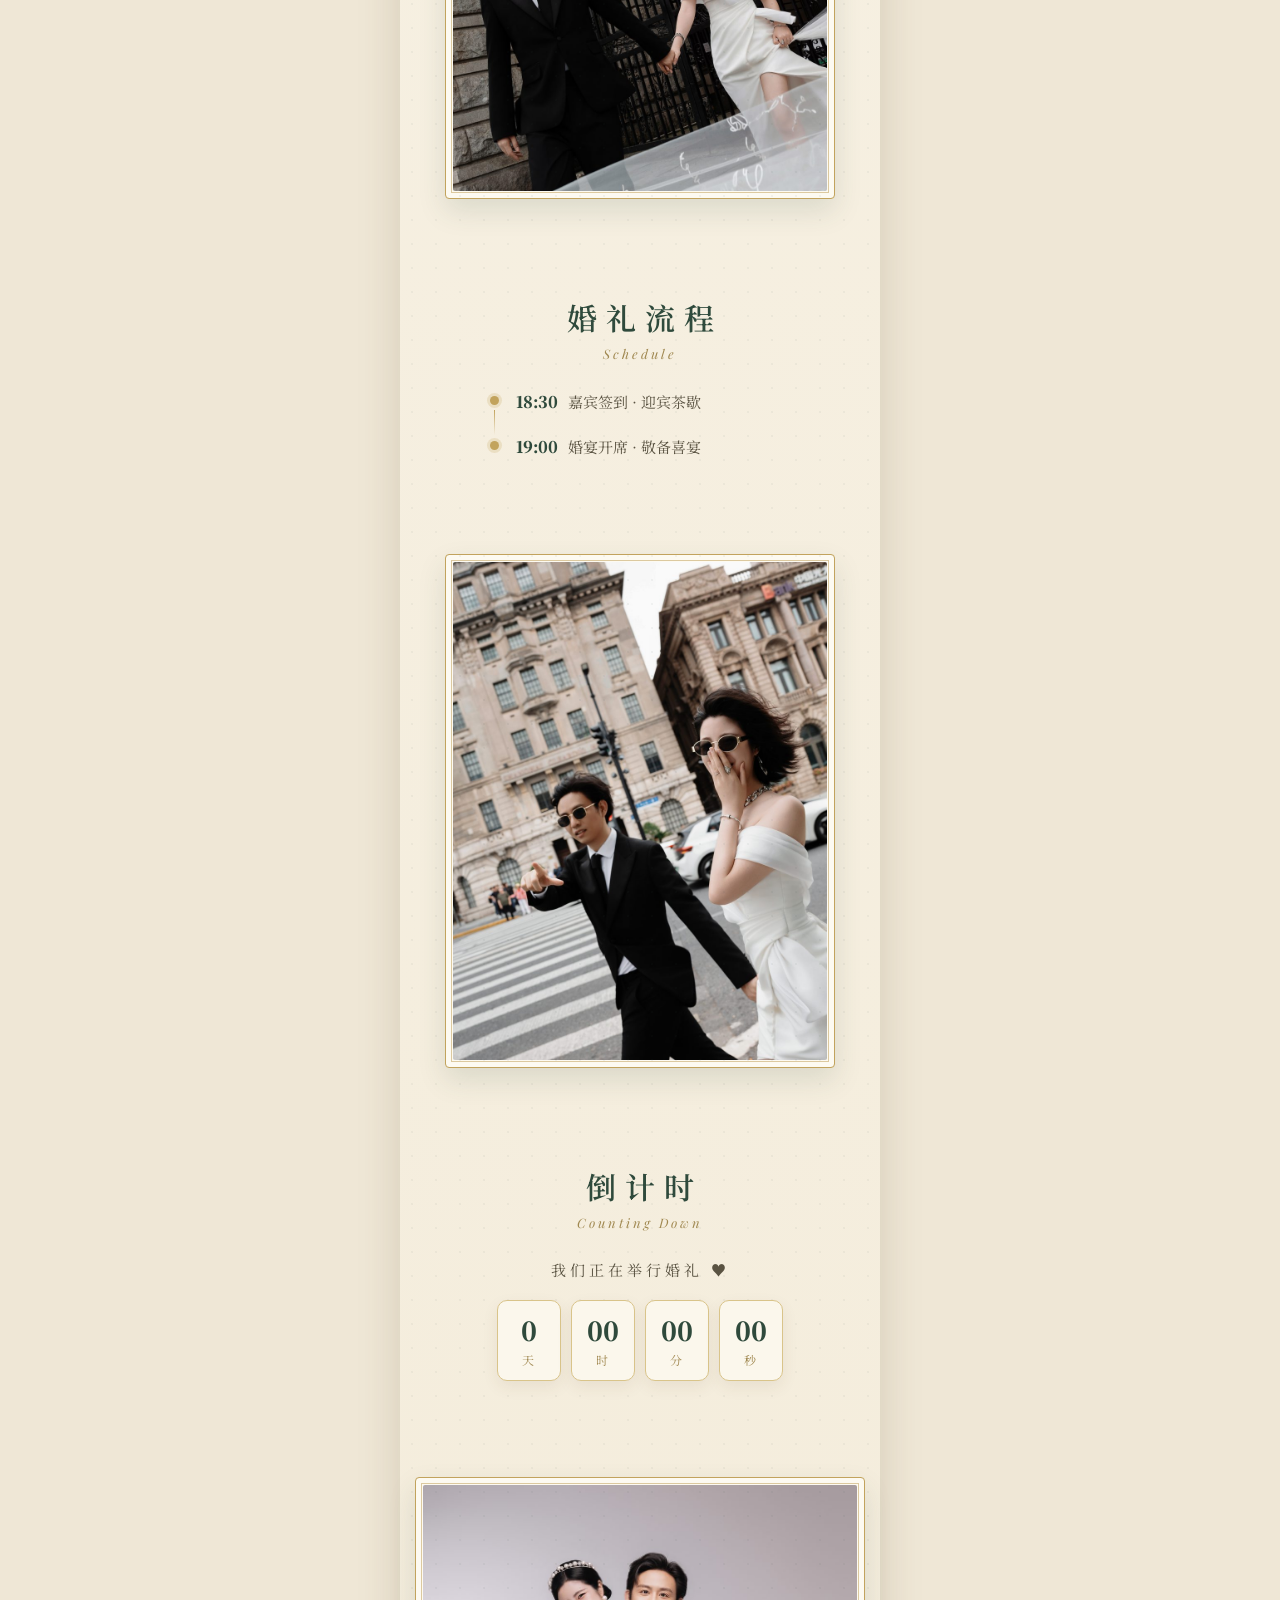
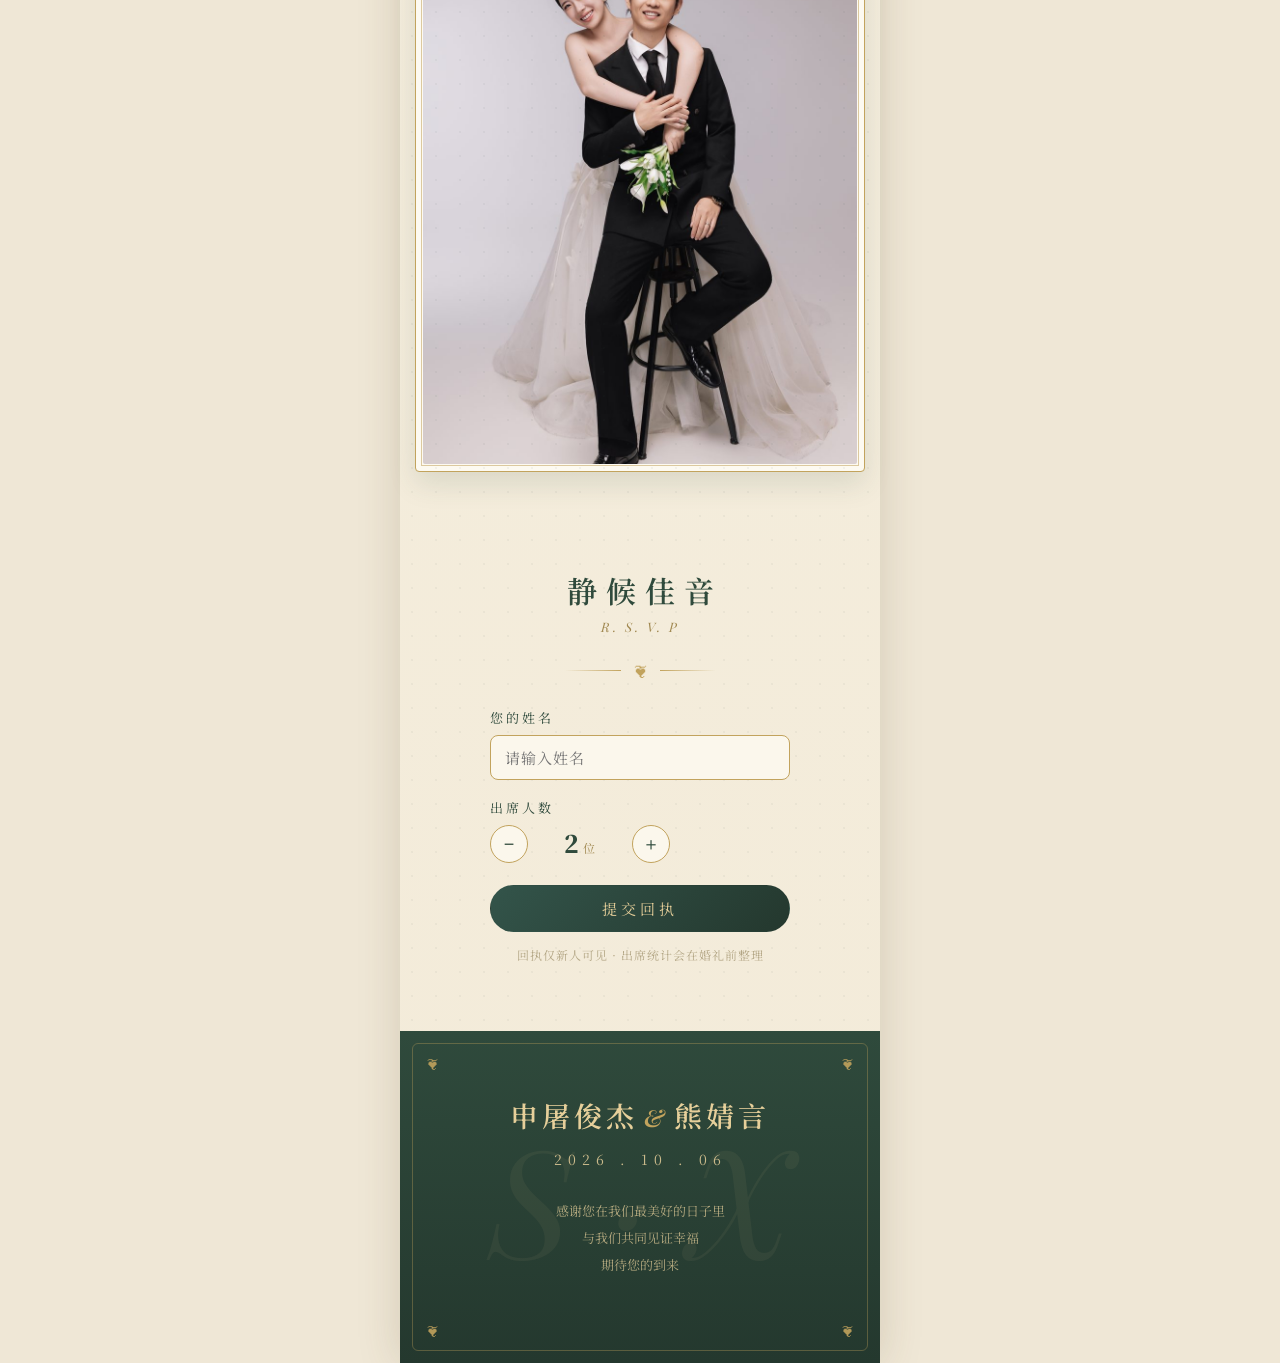
==== commit 4c0985b1: "时间地点后照片换为林间相依" ====
--- a/index.html
+++ b/index.html
@@ -415,8 +415,8 @@
     </div>
   </section>
 
-  <!-- 照片 · 窗边逆光 -->
-  <figure class="ph reveal"><img src="photos/photo-2.jpg" alt="窗边逆光相拥" loading="lazy"></figure>
+  <!-- 照片 · 林间相依 -->
+  <figure class="ph reveal"><img src="photos/photo-2.jpg" alt="林间头纱相依合影" loading="lazy"></figure>
 
   <!-- 婚礼流程 -->
   <section>
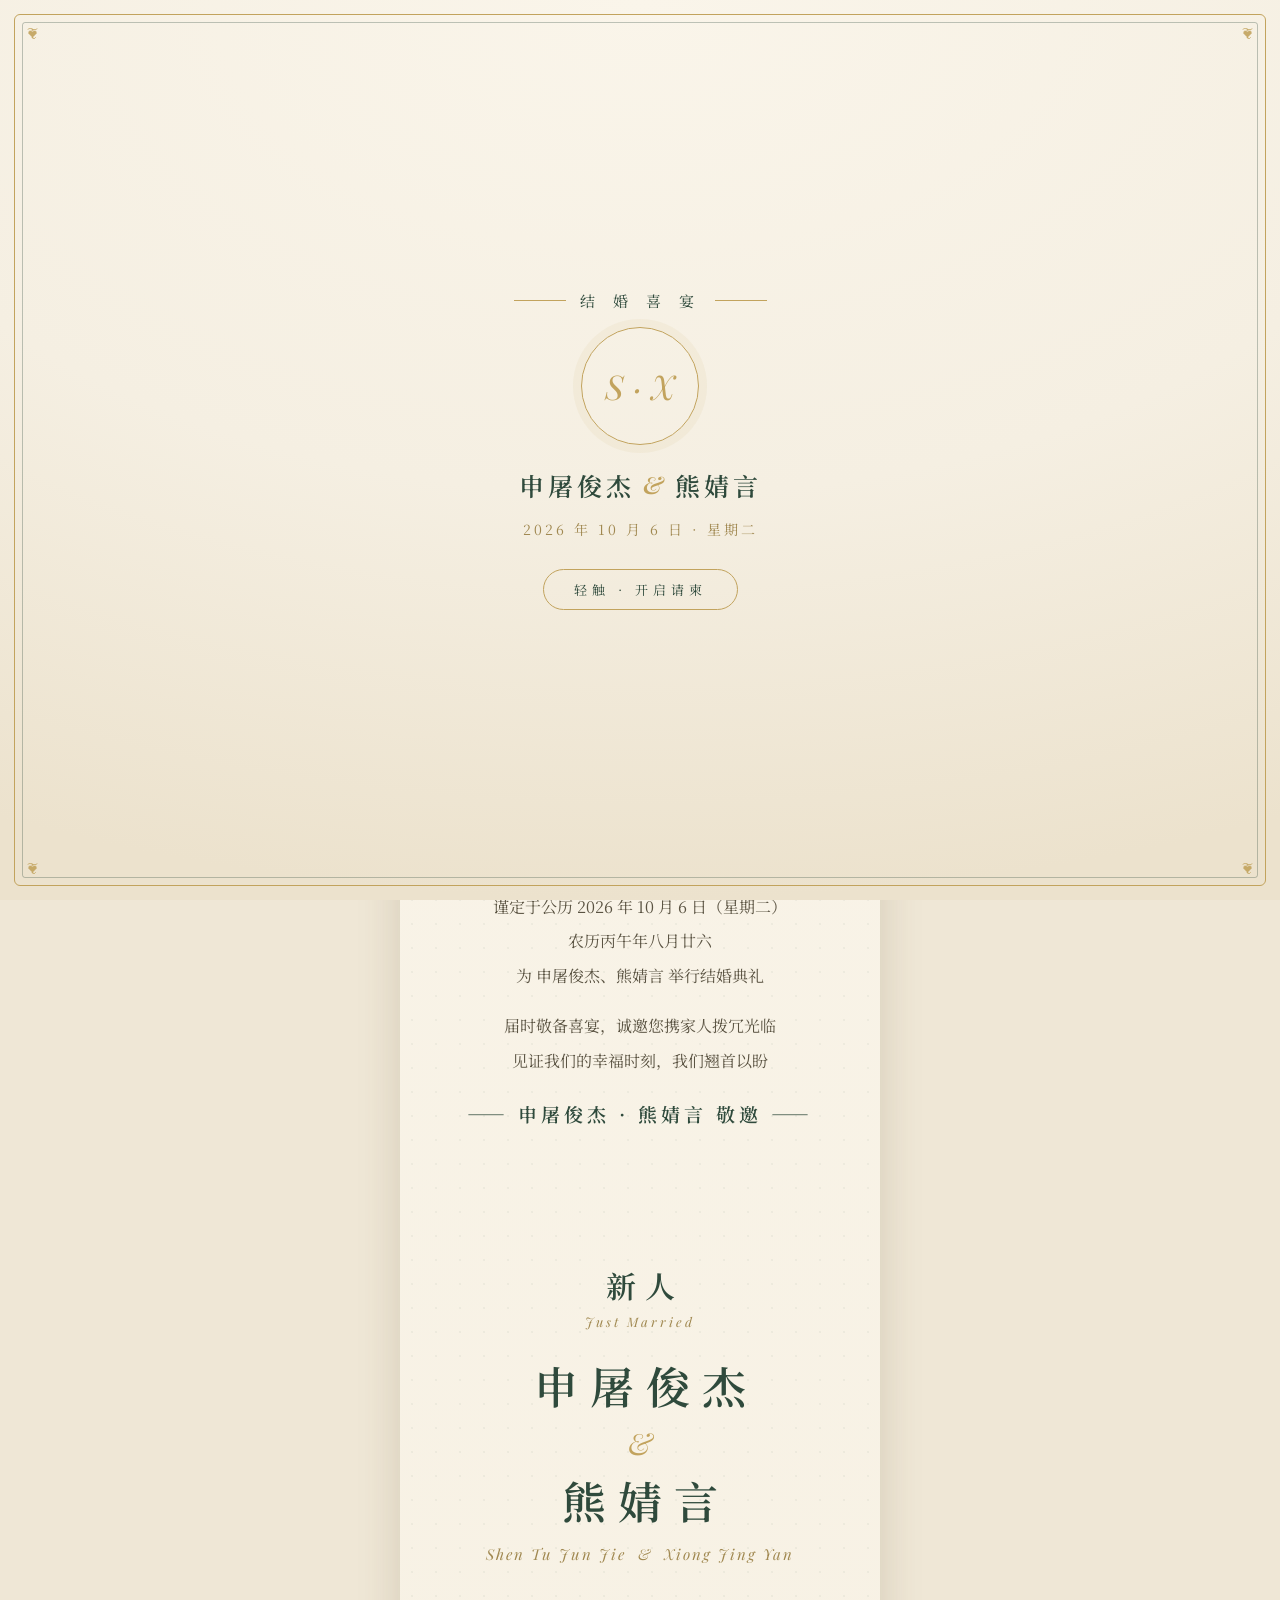
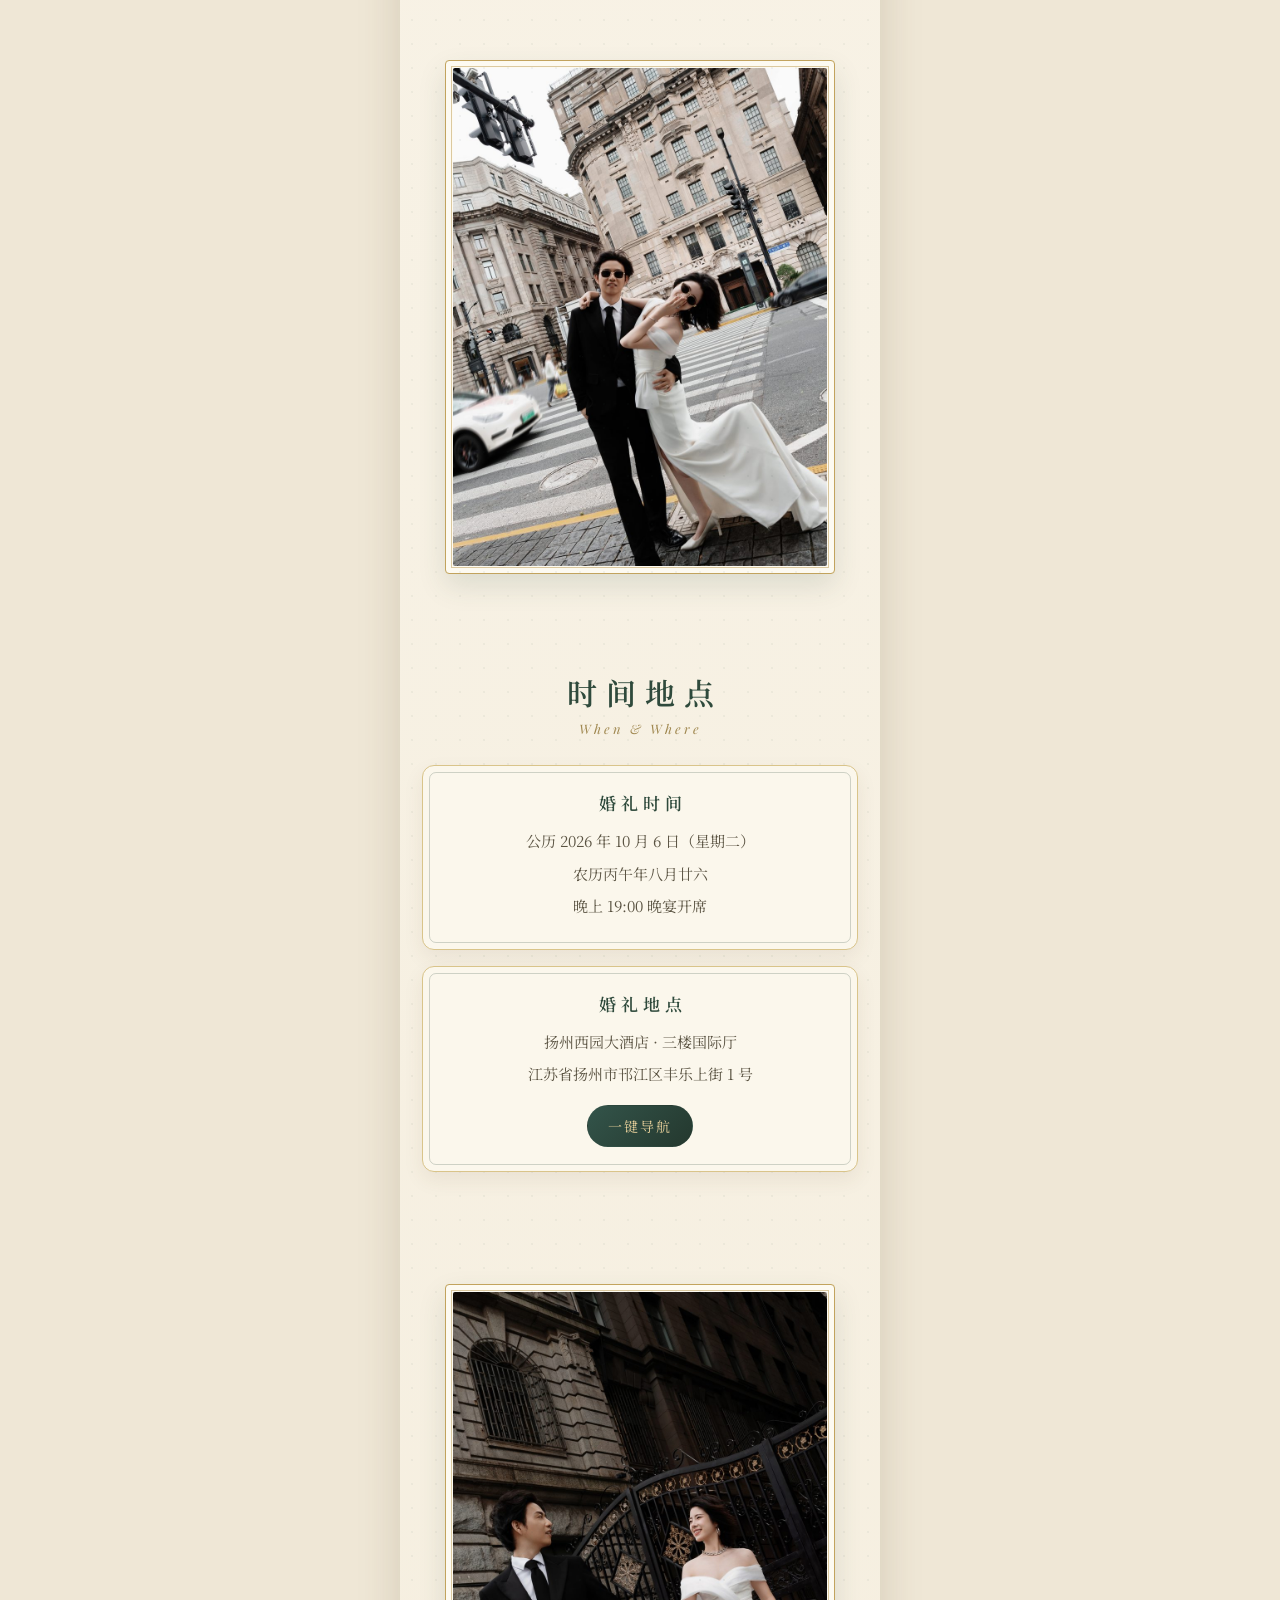
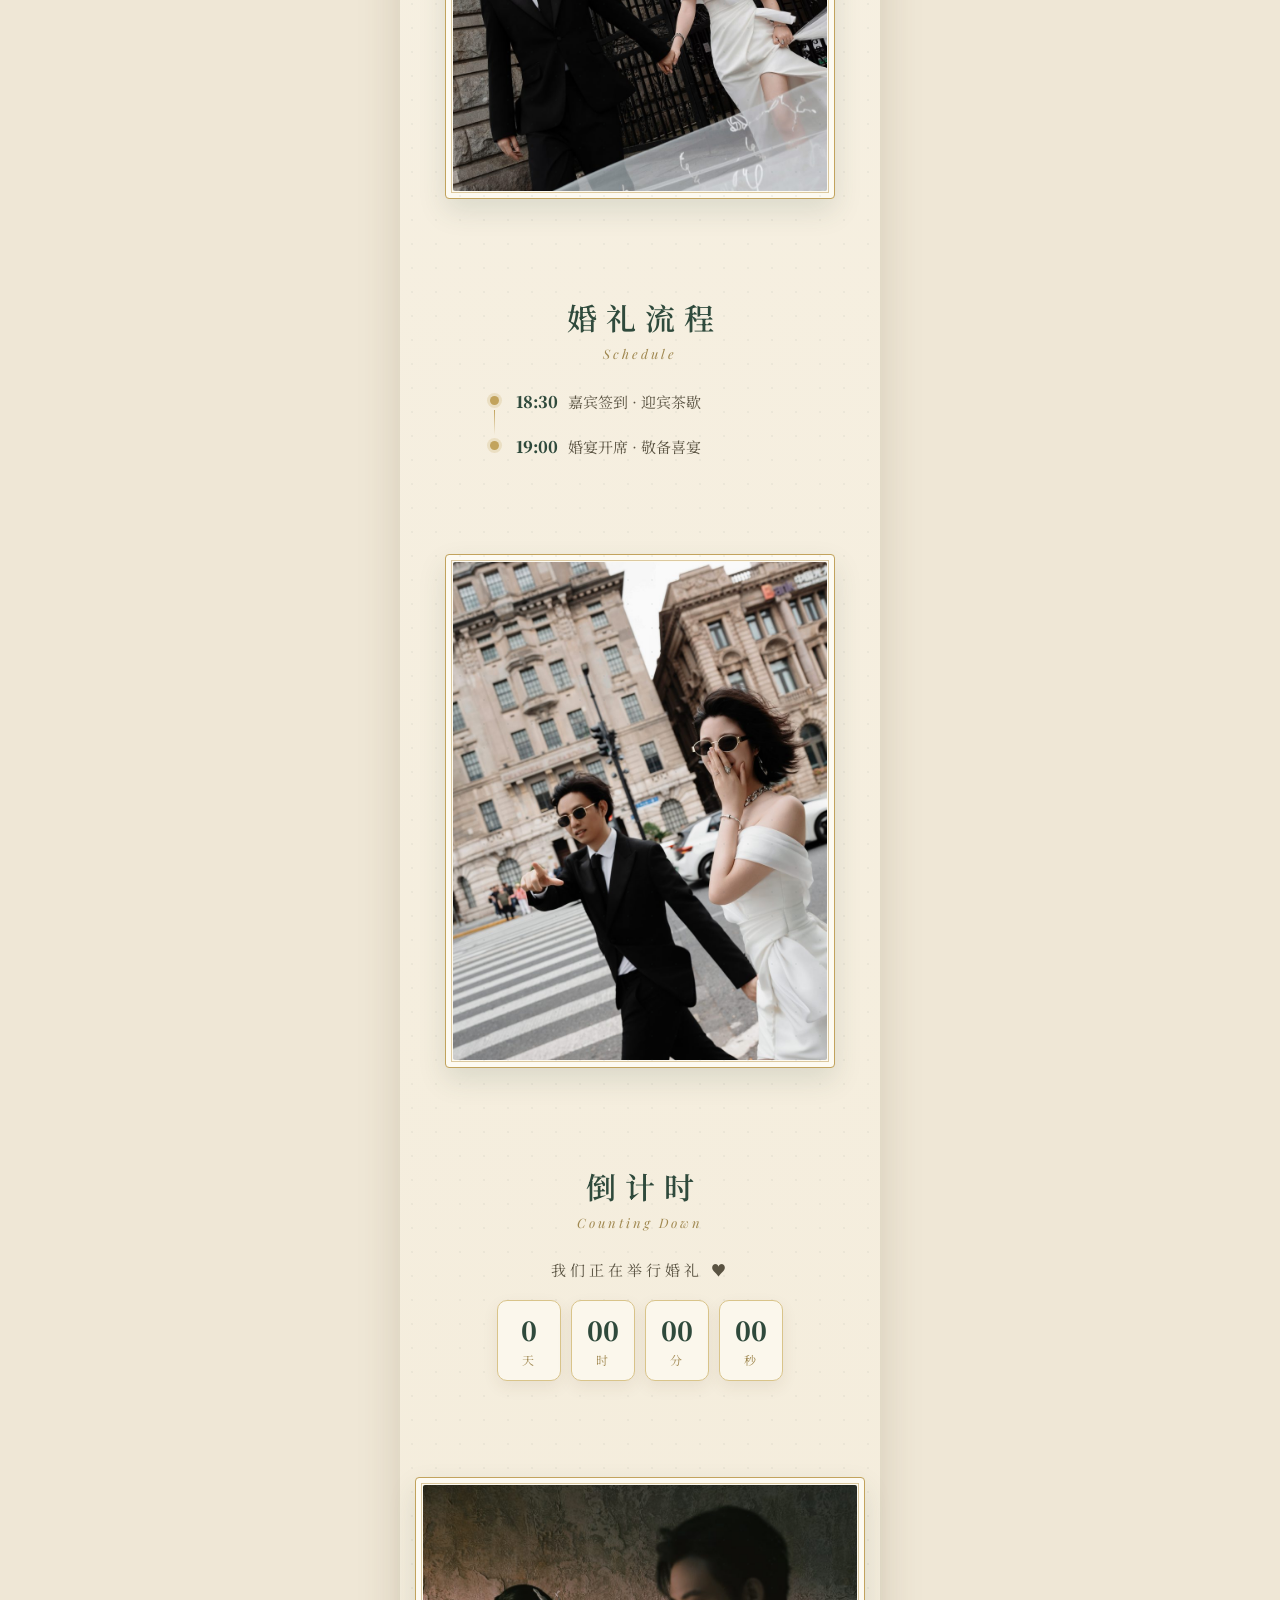
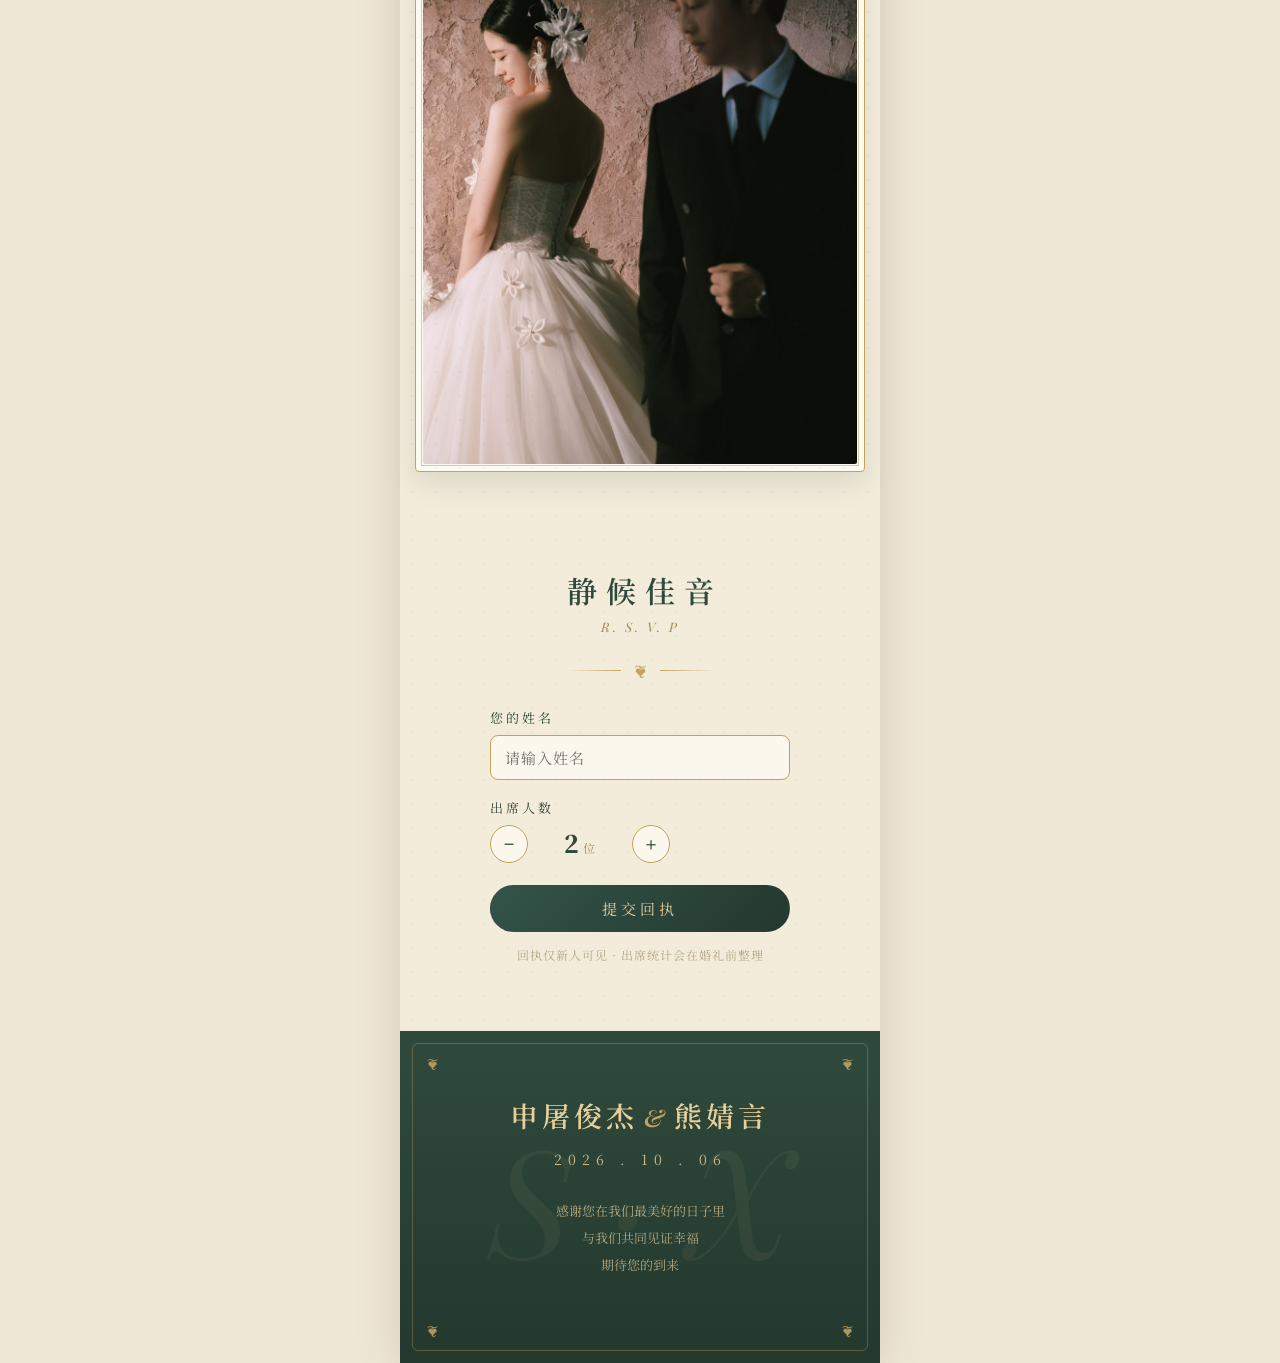
==== commit 01af8413: "倒计时后照片换为暖光相依而坐" ====
--- a/index.html
+++ b/index.html
@@ -448,8 +448,8 @@
     </div>
   </section>
 
-  <!-- 照片 · 黄昏江边 -->
-  <figure class="ph mid reveal"><img src="photos/photo-4.jpg" alt="黄昏江边相依" loading="lazy"></figure>
+  <!-- 照片 · 暖光相依 -->
+  <figure class="ph mid reveal"><img src="photos/photo-4.jpg" alt="暖光相依而坐合影" loading="lazy"></figure>
 
   <!-- 回复邀请 -->
   <section>
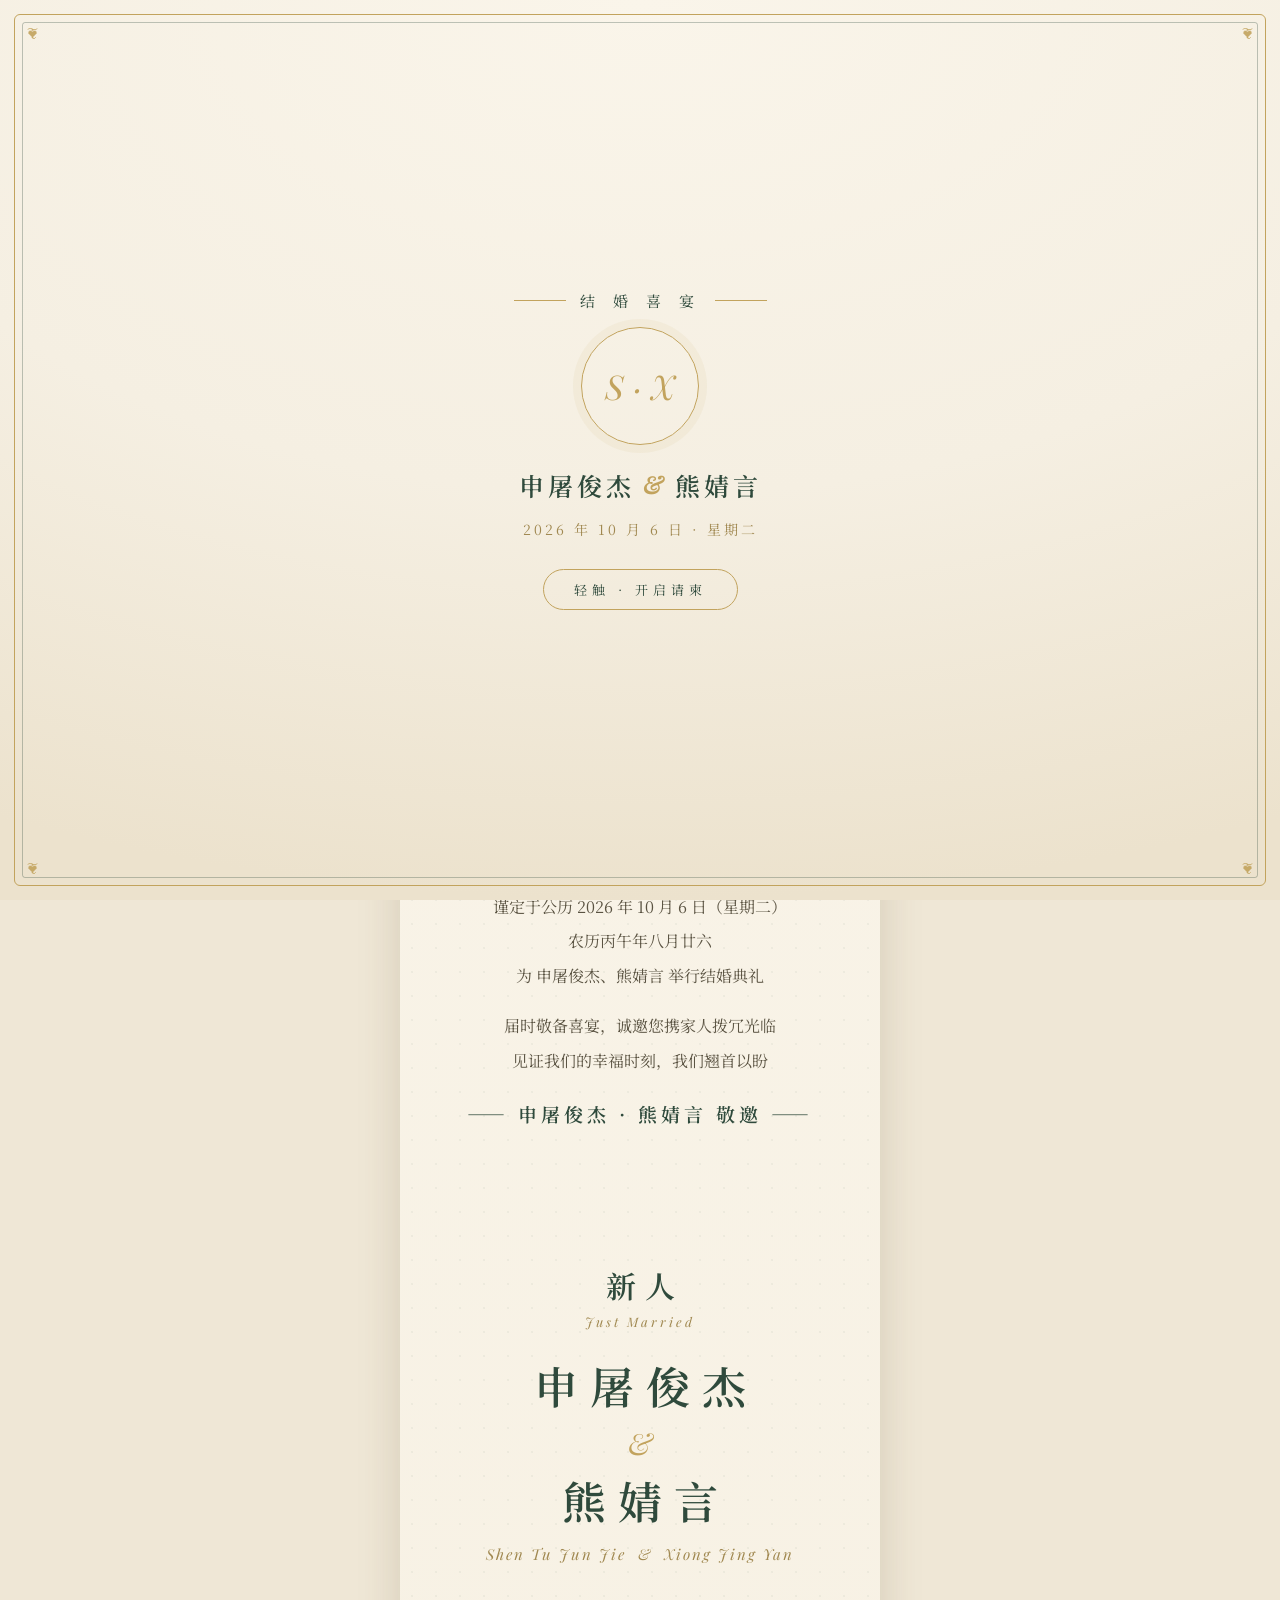
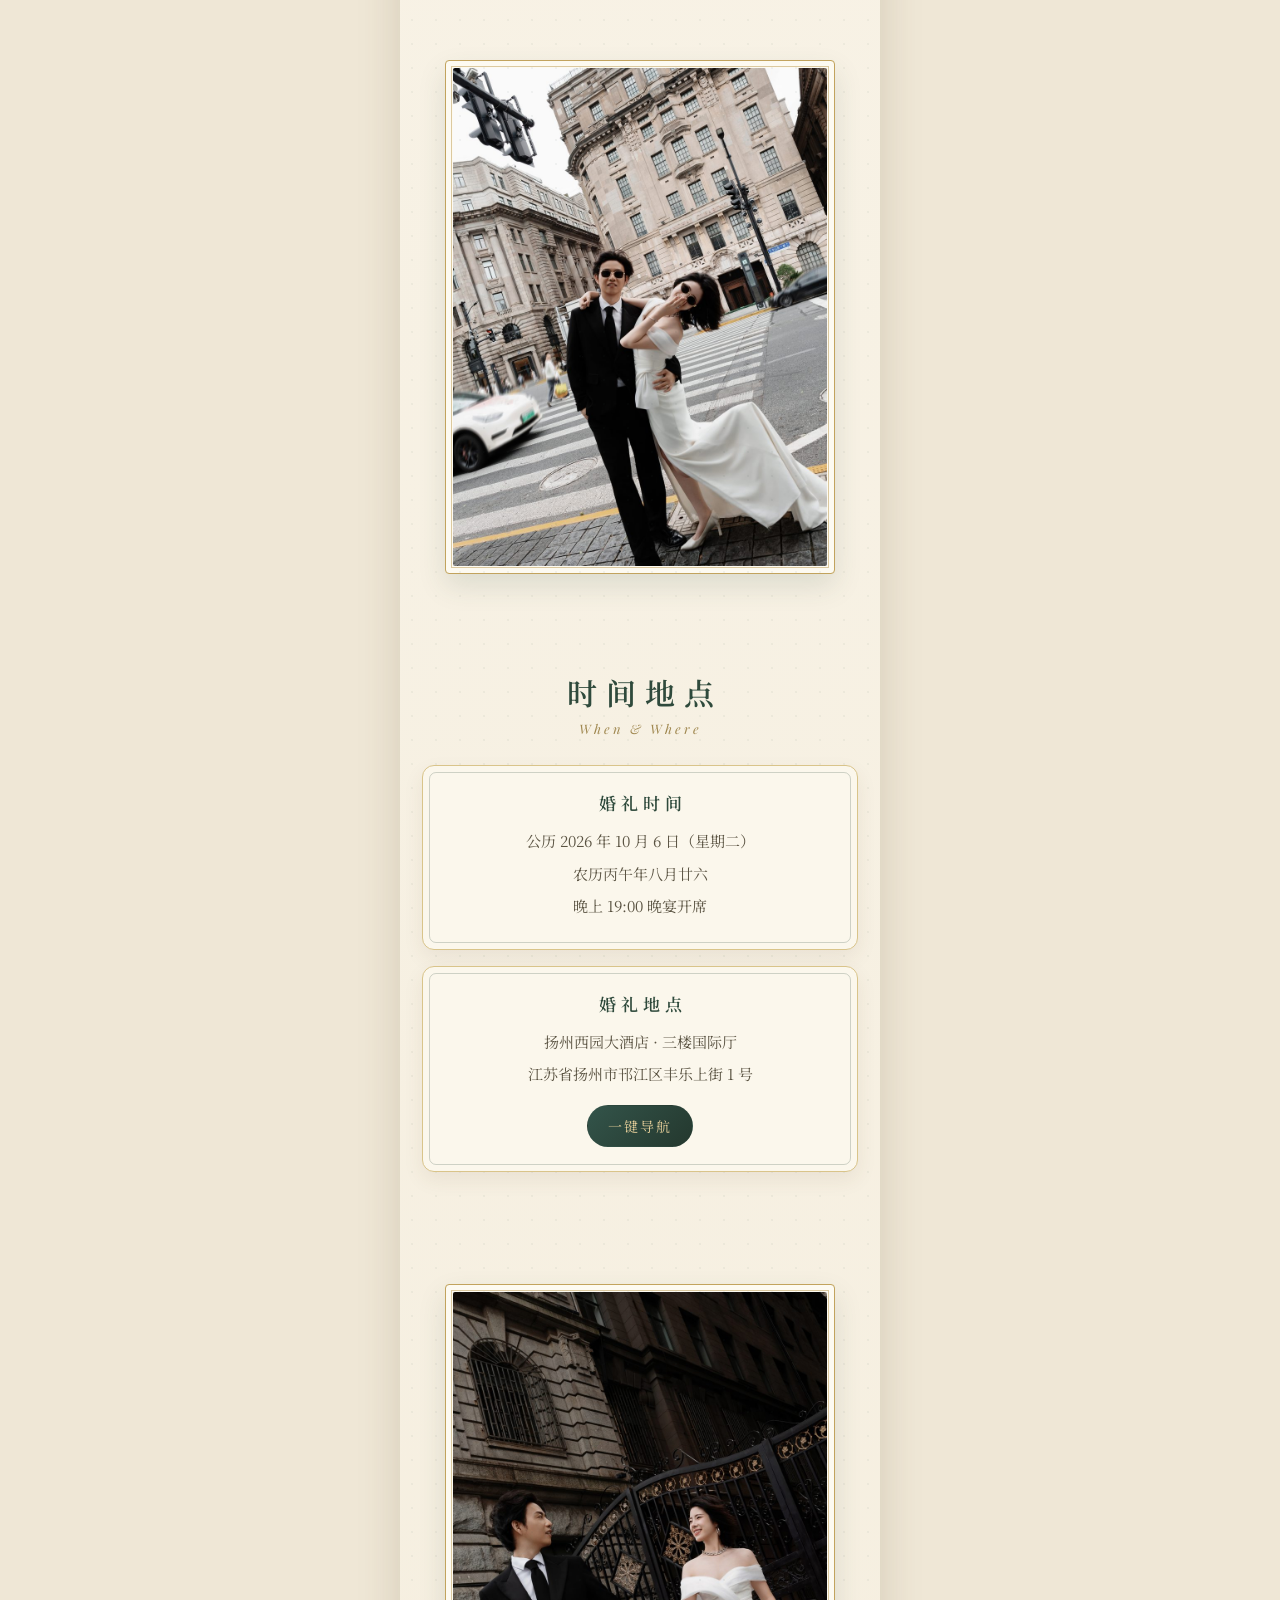
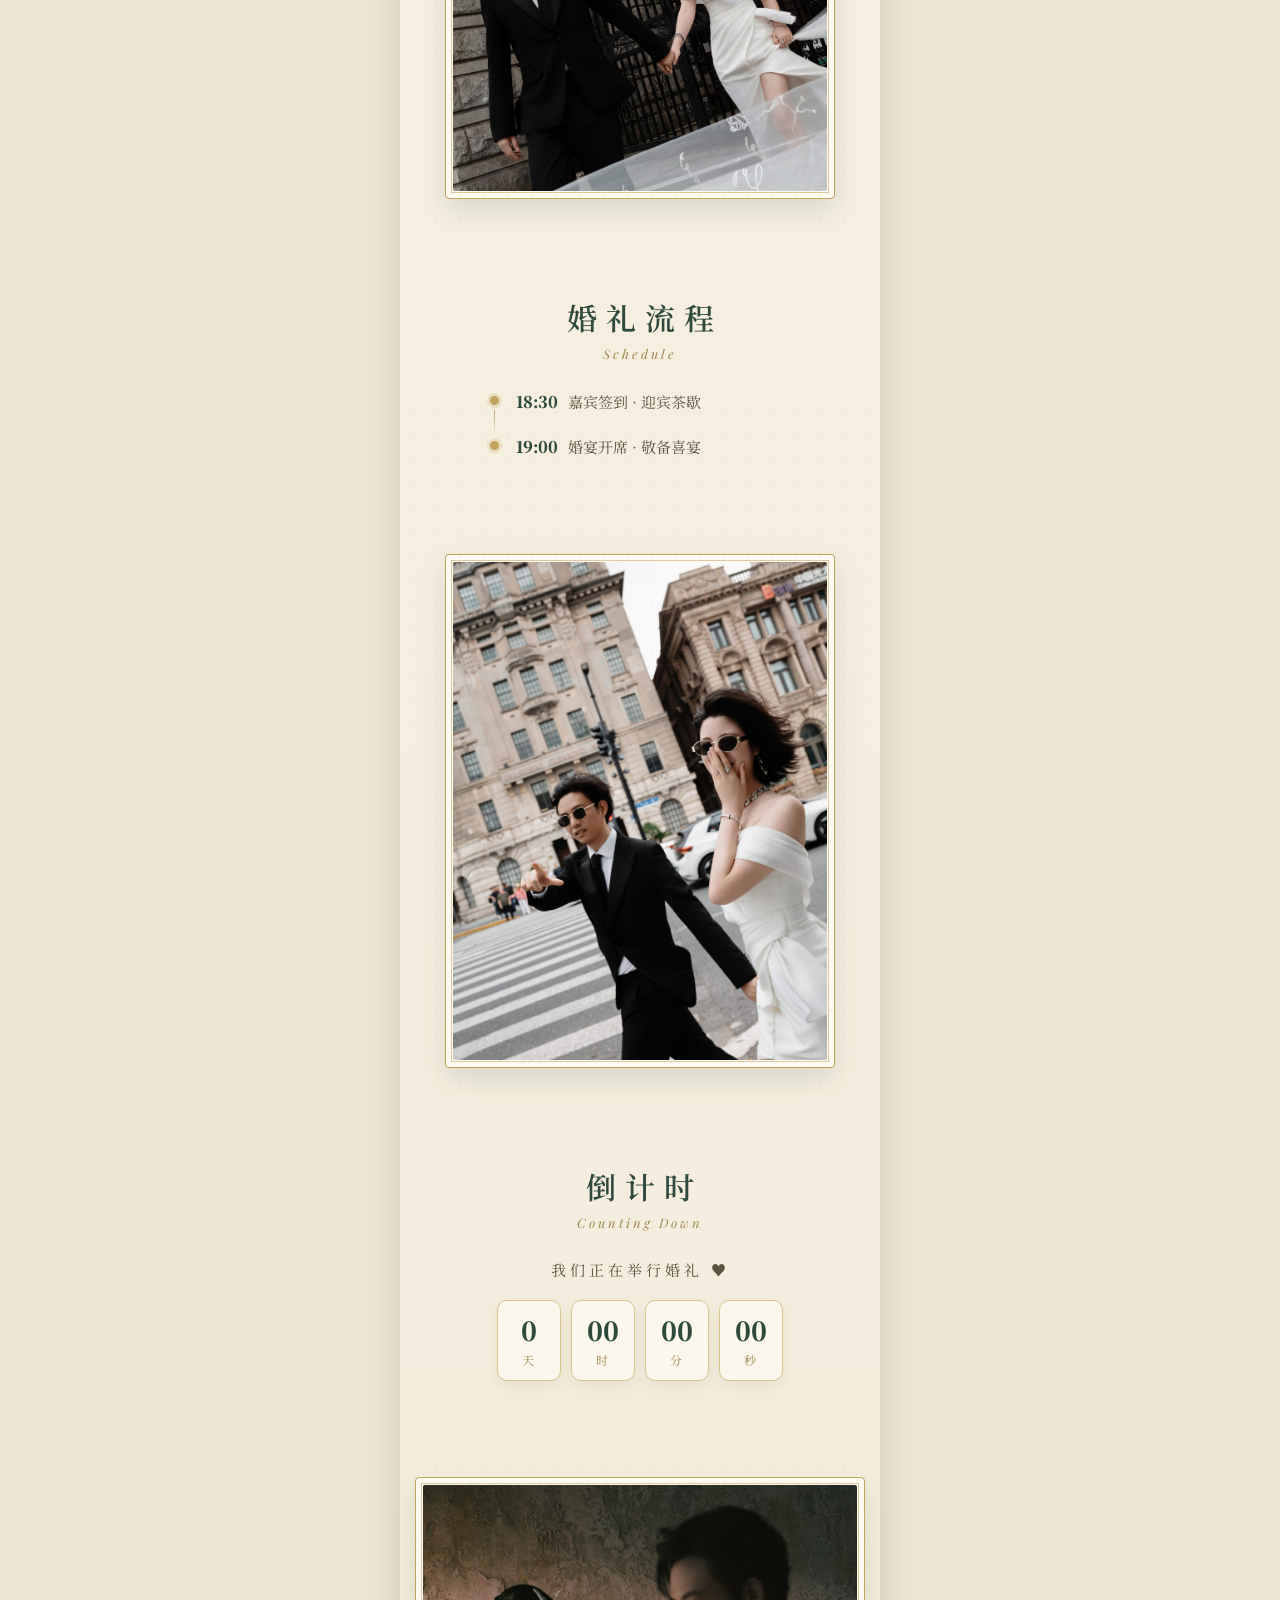
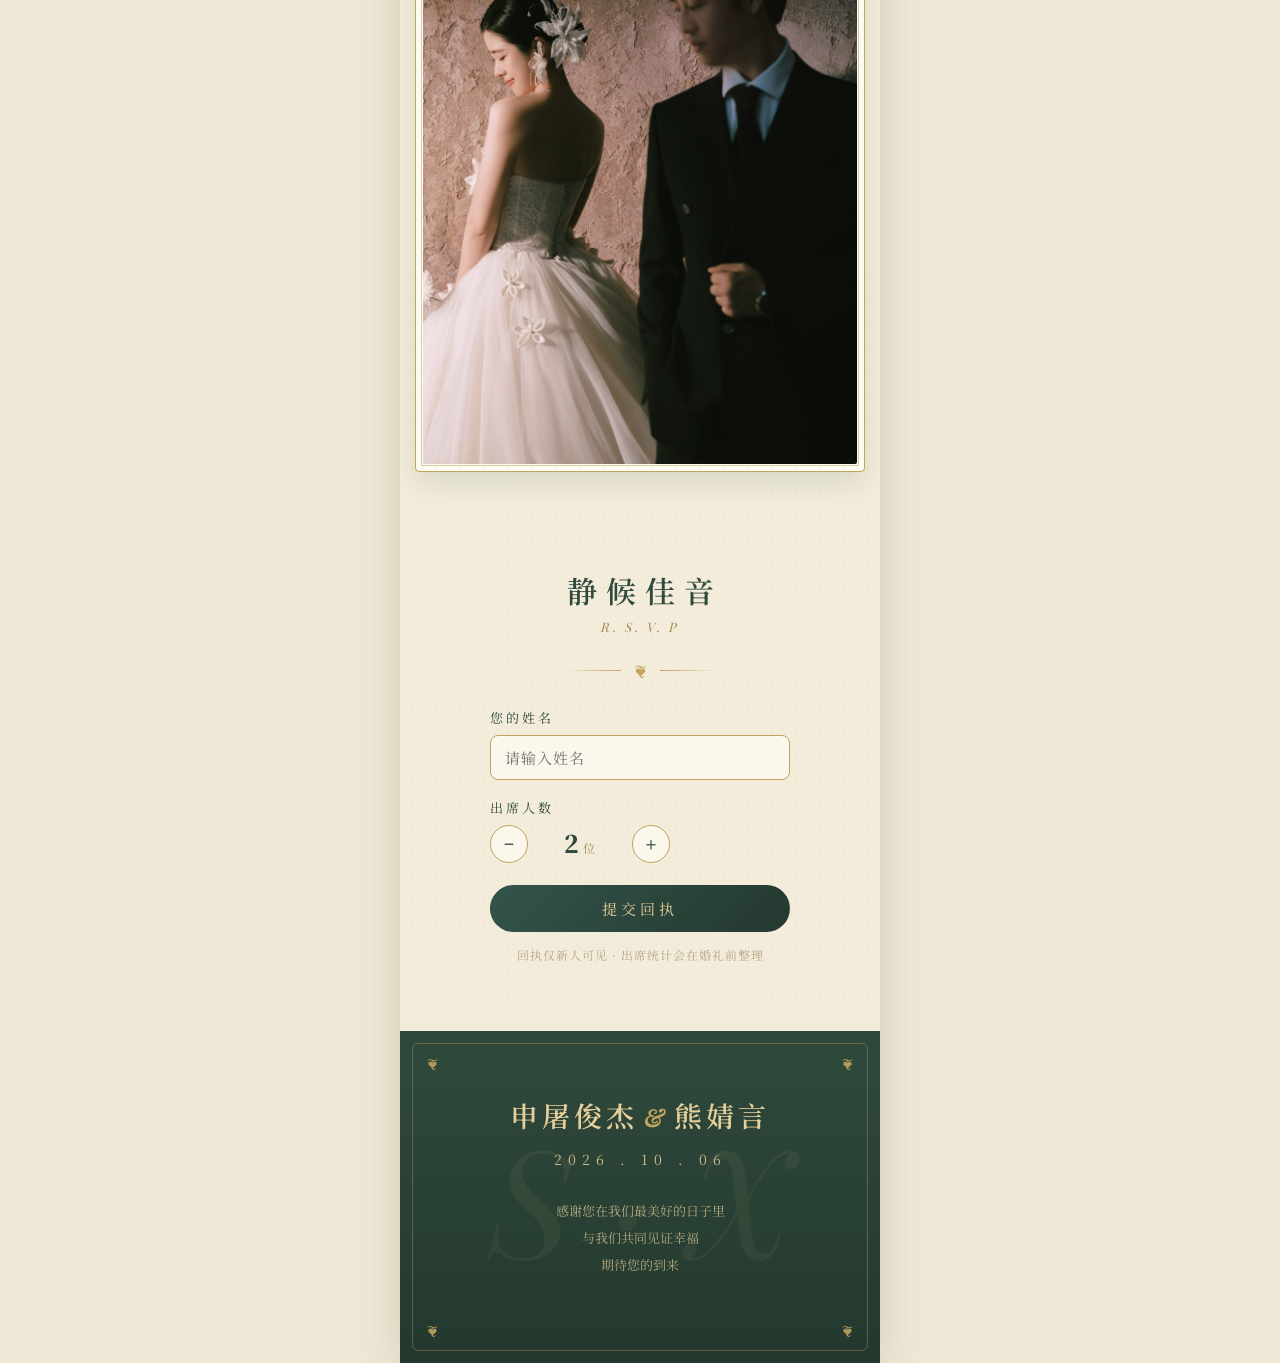
==== commit 5ef4c9cb: "字体自托管：本地托管思源宋体/Playfair 分片，摆脱 Google Fonts 依赖" ====
--- a/index.html
+++ b/index.html
@@ -14,9 +14,7 @@
   5. 背景音乐：给 <audio id="bgm"> 加上 src="你的音乐.mp3"
   6. 联系方式：应新人要求未展示电话；如需恢复，在地点卡片与回执区加回 tel: 链接即可
 -->
-<link rel="preconnect" href="https://fonts.googleapis.com">
-<link rel="preconnect" href="https://fonts.gstatic.com" crossorigin>
-<link href="https://fonts.googleapis.com/css2?family=Noto+Serif+SC:wght@400;600;900&family=Playfair+Display:ital,wght@0,400;0,600;1,400&display=swap" rel="stylesheet">
+<link rel="stylesheet" href="fonts/fonts.css">
 <style>
   :root{
     --cream:#f5efe2;
@@ -360,7 +358,7 @@
   </section>
 
   <!-- 照片 · 庭院全景 -->
-  <figure class="ph wide reveal"><img src="photos/photo-hero.jpg" alt="欧式庭院拱门合影" loading="lazy"></figure>
+  <figure class="ph wide reveal"><img src="photos/photo-hero.jpg?v=20260823" alt="欧式庭院拱门合影" loading="lazy"></figure>
 
   <!-- 喜帖正文 -->
   <section>
@@ -391,7 +389,7 @@
   </section>
 
   <!-- 照片 · 楼梯扶腰回眸 -->
-  <figure class="ph reveal"><img src="photos/photo-1.jpg" alt="楼梯间扶腰回眸合影" loading="lazy"></figure>
+  <figure class="ph reveal"><img src="photos/photo-1.jpg?v=20260823" alt="楼梯间扶腰回眸合影" loading="lazy"></figure>
 
   <!-- 时间 · 地点 -->
   <section>
@@ -416,7 +414,7 @@
   </section>
 
   <!-- 照片 · 林间相依 -->
-  <figure class="ph reveal"><img src="photos/photo-2.jpg" alt="林间头纱相依合影" loading="lazy"></figure>
+  <figure class="ph reveal"><img src="photos/photo-2.jpg?v=20260823" alt="林间头纱相依合影" loading="lazy"></figure>
 
   <!-- 婚礼流程 -->
   <section>
@@ -431,7 +429,7 @@
   </section>
 
   <!-- 照片 · 楼梯暖光 -->
-  <figure class="ph reveal"><img src="photos/photo-3.jpg" alt="楼梯间暖光对视" loading="lazy"></figure>
+  <figure class="ph reveal"><img src="photos/photo-3.jpg?v=20260823" alt="楼梯间暖光对视" loading="lazy"></figure>
 
   <!-- 倒计时 -->
   <section>
@@ -449,7 +447,7 @@
   </section>
 
   <!-- 照片 · 暖光相依 -->
-  <figure class="ph mid reveal"><img src="photos/photo-4.jpg" alt="暖光相依而坐合影" loading="lazy"></figure>
+  <figure class="ph mid reveal"><img src="photos/photo-4.jpg?v=20260823" alt="暖光相依而坐合影" loading="lazy"></figure>
 
   <!-- 回复邀请 -->
   <section>
--- a/fonts/fonts.css
+++ b/fonts/fonts.css
@@ -0,0 +1,79 @@
+/* 本地字体：按页面用字选取的 Google Fonts woff2 分片，勿依赖外网 */
+@font-face{font-family:'Noto Serif SC';font-style:normal;font-weight:400;font-display:swap;src:url('noto-serif-sc-400-0.woff2') format('woff2');unicode-range:U+9004, U+900b, U+9011, U+9015-9016, U+901e, U+9021, U+9026, U+902d, U+902f, U+9031, U+9035-9036, U+9039-903a, U+9041, U+9044-9046, U+904a, U+904f-9052, U+9054-9055, U+9058-9059, U+905b-905e, U+9060-9062, U+9068-9069, U+906f, U+9072, U+9074, U+9076-907a, U+907c-907d, U+9081, U+9083, U+9085, U+9087-908b, U+908f, U+9095, U+9097, U+9099-909b, U+909d, U+90a0-90a1, U+90a8-90a9, U+90ac, U+90b0, U+90b2-90b4, U+90b6, U+90b8, U+90ba, U+90bd-90be, U+90c3-90c5, U+90c7-90c8, U+90cf-90d0, U+90d3, U+90d5, U+90d7, U+90da-90dc, U+90de, U+90e2, U+90e4, U+90e6-90e7, U+90ea-90eb, U+90ef, U+90f4-90f5, U+90f7, U+90fe-9100, U+9104, U+9109, U+910c, U+9112, U+9114-9115, U+9118, U+911c, U+911e, U+9120, U+9122-9123, U+9127, U+912d, U+912f-9132, U+9139-913a, U+9143, U+9146, U+9149-914a, U+914c, U+914e-9150, U+9154, U+9157, U+915a, U+915d-915e, U+9161-9162;}
+@font-face{font-family:'Noto Serif SC';font-style:normal;font-weight:400;font-display:swap;src:url('noto-serif-sc-400-1.woff2') format('woff2');unicode-range:U+5e98, U+5e9b, U+5e9d, U+5ea0-5ea5, U+5ea8, U+5eab, U+5eaf, U+5eb3, U+5eb5-5eb6, U+5eb9, U+5ebe, U+5ec1-5ec3, U+5ec6, U+5ec8, U+5ecb-5ecc, U+5ed1-5ed2, U+5ed4, U+5ed9-5edb, U+5edd, U+5edf-5ee0, U+5ee2-5ee3, U+5ee8, U+5eea, U+5eec, U+5eef-5ef0, U+5ef3-5ef4, U+5ef8, U+5efb-5efc, U+5efe-5eff, U+5f01, U+5f07, U+5f0b-5f0e, U+5f10-5f12, U+5f14, U+5f1a, U+5f22, U+5f28-5f29, U+5f2c-5f2d, U+5f35-5f36, U+5f38, U+5f3b-5f43, U+5f45-5f4a, U+5f4c-5f4e, U+5f50, U+5f54, U+5f56-5f59, U+5f5b-5f5f, U+5f61, U+5f63, U+5f65, U+5f67-5f68, U+5f6b, U+5f6e-5f6f, U+5f72-5f78, U+5f7a, U+5f7e-5f7f, U+5f82-5f83, U+5f87, U+5f89-5f8a, U+5f8d, U+5f91, U+5f93, U+5f95, U+5f98-5f99, U+5f9c, U+5f9e, U+5fa0, U+5fa6-5fa9, U+5fac-5fad, U+5faf, U+5fb3-5fb5, U+5fb9, U+5fbc;}
+@font-face{font-family:'Noto Serif SC';font-style:normal;font-weight:400;font-display:swap;src:url('noto-serif-sc-400-2.woff2') format('woff2');unicode-range:U+596a, U+596c-596e, U+5977, U+597b-597c, U+5981, U+598f, U+5997-5998, U+599a, U+599c-599d, U+59a0-59a1, U+59a3-59a4, U+59a7, U+59aa-59ad, U+59af, U+59b2-59b3, U+59b5-59b6, U+59b8, U+59ba, U+59bd-59be, U+59c0-59c1, U+59c3-59c4, U+59c7-59ca, U+59cc-59cd, U+59cf, U+59d2, U+59d5-59d6, U+59d8-59d9, U+59db, U+59dd-59e0, U+59e2-59e7, U+59e9-59eb, U+59ee, U+59f1, U+59f3, U+59f5, U+59f7-59f9, U+59fd, U+5a06, U+5a08-5a0a, U+5a0c-5a0d, U+5a11-5a13, U+5a15-5a16, U+5a1a-5a1b, U+5a21-5a23, U+5a2d-5a2f, U+5a32, U+5a38, U+5a3c, U+5a3e-5a45, U+5a47, U+5a4a, U+5a4c-5a4d, U+5a4f-5a51, U+5a53, U+5a55-5a57, U+5a5e, U+5a60, U+5a62, U+5a65-5a67, U+5a6a, U+5a6c-5a6d, U+5a72-5a73, U+5a75-5a76, U+5a79-5a7c, U+5a81-5a84, U+5a8c, U+5a8e, U+5a93, U+5a96-5a97, U+5a9c, U+5a9e;}
+@font-face{font-family:'Noto Serif SC';font-style:normal;font-weight:400;font-display:swap;src:url('noto-serif-sc-400-3.woff2') format('woff2');unicode-range:U+5104, U+5106-5107, U+5109-510b, U+510d, U+510f-5110, U+5113, U+5115, U+5117-5118, U+511a-511c, U+511e-511f, U+5121, U+5128, U+512b-512d, U+5131-5135, U+5137-5139, U+513c, U+5140, U+5142, U+5147, U+514c, U+514e-5150, U+5155-5158, U+5162, U+5169, U+5172, U+517f, U+5181-5184, U+5186-5187, U+518b, U+518f, U+5191, U+5195-5197, U+519a, U+51a2-51a3, U+51a6-51ab, U+51ad-51ae, U+51b1, U+51b4, U+51bc-51bd, U+51bf, U+51c3, U+51c7-51c8, U+51ca-51cb, U+51cd-51ce, U+51d4, U+51d6, U+51db-51dc, U+51e6, U+51e8-51eb, U+51f1, U+51f5, U+51fc, U+51ff, U+5202, U+5205, U+5208, U+520b, U+520d-520e, U+5215-5216, U+5228, U+522a, U+522c-522d, U+5233, U+523c-523d, U+523f-5240, U+5245, U+5247, U+5249, U+524b-524c, U+524e, U+5250, U+525b-525f, U+5261, U+5263-5264, U+5270, U+5273, U+5275, U+5277, U+527d, U+527f, U+5281-5285, U+5287;}
+@font-face{font-family:'Noto Serif SC';font-style:normal;font-weight:400;font-display:swap;src:url('noto-serif-sc-400-4.woff2') format('woff2');unicode-range:U+2651-2655, U+2658, U+265a-265b, U+265d-265e, U+2660-266d, U+266f, U+267b, U+2688, U+2693-2696, U+2698-2699, U+269c, U+26a0-26a1, U+26a4, U+26aa-26ab, U+26bd-26be, U+26c4-26c5, U+26d4, U+26e9, U+26f0-26f1, U+26f3, U+26f5, U+26fd, U+2702, U+2704-2706, U+2708-270f, U+2712-2718, U+271a-271b, U+271d, U+271f, U+2721, U+2724-2730, U+2732-2734, U+273a, U+273d-2744, U+2747-2749, U+274c, U+274e-274f, U+2753-2757, U+275b, U+275d-275e, U+2763, U+2765-2767, U+276e-276f, U+2776-277e, U+2780-2782, U+278a-278c, U+278e, U+2794-2796, U+279c;}
+@font-face{font-family:'Noto Serif SC';font-style:normal;font-weight:400;font-display:swap;src:url('noto-serif-sc-400-5.woff2') format('woff2');unicode-range:U+207c-2083, U+208c-208e, U+2092, U+20a6, U+20a8-20ad, U+20af, U+20b1, U+20b4-20b5, U+20b8-20ba, U+20bd, U+20db, U+20dd, U+20e0, U+20e3, U+2105, U+2109, U+2113, U+2116-2117, U+2120-2121, U+2126, U+212b, U+2133, U+2139, U+2194, U+2196-2199, U+21a0, U+21a9-21aa, U+21af, U+21b3, U+21b5, U+21ba-21bb, U+21c4, U+21ca, U+21cc, U+21d0-21d4, U+21e1, U+21e6-21e9, U+2200, U+2202, U+2205-2208, U+220f, U+2211-2212, U+2215, U+2217-2219, U+221d-2220, U+2223, U+2225, U+2227-222b, U+222e, U+2234-2237, U+223c-223d, U+2248, U+224c, U+2252, U+2256, U+2260-2261, U+2266-2267, U+226a-226b, U+226e-226f, U+2282-2283, U+2295, U+2297, U+2299, U+22a5, U+22b0-22b1, U+22b9, U+22bf, U+22c5-22c6, U+22ef, U+2304, U+2307, U+230b, U+2312-2314, U+2318, U+231a-231b, U+2323, U+239b, U+239d-239e, U+23a0, U+23e9;}
+@font-face{font-family:'Noto Serif SC';font-style:normal;font-weight:400;font-display:swap;src:url('noto-serif-sc-400-6.woff2') format('woff2');unicode-range:U+221a, U+2264, U+2464, U+25a0, U+3008, U+4e10, U+512a, U+5152, U+5201, U+5241, U+5340, U+5352, U+549a, U+54b2, U+54c6, U+54d7, U+54e1, U+5509, U+55c5, U+5618, U+5716, U+576f, U+5784, U+57a2, U+589f, U+5a20, U+5a25, U+5a29, U+5a34, U+5a7f, U+5ad6, U+5b09, U+5b5c, U+5bc7, U+5be6, U+5c27, U+5d2d, U+5dcd, U+5f1b, U+5f37, U+604d, U+6055, U+6073, U+60eb, U+61ff, U+62ce, U+62ed, U+6345, U+6390, U+63b0, U+63b7, U+64ae, U+64c2, U+64d2, U+6556, U+663c, U+667e, U+66d9, U+66f8, U+6756, U+6789, U+689d, U+68f1, U+695e, U+6975, U+6a1f, U+6b0a, U+6b61, U+6b87, U+6c5d, U+6c7e, U+6c92, U+6d31, U+6df9, U+6e0d, U+6e2d, U+6f31, U+6f3e, U+70b3, U+70bd, U+70ca, U+70e8, U+725f, U+733f, U+7396, U+739f, U+7459, U+74a7, U+75a1, U+75f0, U+76cf, U+76d4, U+7729, U+77aa, U+77b0, U+77e3, U+780c, U+78d5, U+7941, U+7977, U+797a, U+79c3, U+7a20, U+7a92, U+7b71, U+7bf1, U+7c9f, U+7eb6, U+7eca, U+7ef7, U+7f07, U+7f09, U+7f15, U+7f81, U+7fb9, U+8038, U+8098, U+80b4, U+8110, U+814b-814c, U+816e, U+818a, U+8205, U+8235, U+828b, U+82a5, U+82b7, U+82d4, U+82db, U+82df, U+8317, U+8338, U+8385-8386, U+83c1, U+83cf, U+8537, U+853b, U+854a, U+8715, U+8783, U+892a, U+8a71, U+8bb3, U+8d2e, U+8d58, U+8dbe, U+8f67, U+8fab, U+8fc4, U+8fe6, U+9023, U+9084, U+9091, U+916a, U+91c9, U+91dc, U+94b3, U+9502, U+9523, U+9551, U+956f, U+960e, U+962a, U+962e, U+9647, U+96f3, U+9739, U+97a0, U+97ed, U+983b, U+985e, U+988a, U+99ac, U+9a6f, U+9a87, U+9a8b, U+9ab7, U+9abc, U+9ac5, U+9e25, U+e608, U+e621, U+ff06, U+ff14-ff16;}
+@font-face{font-family:'Noto Serif SC';font-style:normal;font-weight:400;font-display:swap;src:url('noto-serif-sc-400-7.woff2') format('woff2');unicode-range:U+10c, U+627-629, U+639, U+644, U+64a, U+203b, U+2265, U+2463, U+2573, U+25b2, U+3448-3449, U+4e1e, U+4e5e, U+4f3a, U+4f5f, U+4fea, U+5026, U+508d, U+516e, U+5189, U+5254, U+5288, U+52d8, U+52fa, U+5306, U+5308, U+5364, U+5384, U+53ed, U+543c, U+5450, U+5455, U+5466, U+54c4, U+5578, U+55a7, U+561f, U+5631, U+572d, U+575f, U+57ae, U+57e0, U+5830, U+594e, U+5984, U+5993, U+5bdd, U+5c0d, U+5c7f, U+5c82, U+5e62, U+5ed3, U+5f08, U+607a, U+60bc, U+625b, U+6292, U+62e2, U+6363, U+6467, U+6714, U+675e, U+6771, U+67a2, U+67ff, U+6805, U+68a7, U+68e0, U+6930, U+6986, U+69a8, U+69df, U+6a44, U+6a5f, U+6c13, U+6c1f, U+6c22, U+6c2f, U+6c40, U+6c81, U+6c9b, U+6ca5, U+6da4, U+6df3, U+6e85, U+6eba, U+6ed5, U+6f13, U+6f33, U+6f62, U+715e, U+72c4, U+73d1, U+7405, U+7487, U+7578, U+75a4, U+75eb, U+7693, U+7738, U+7741, U+776b, U+7792, U+77a7, U+77a9, U+77b3, U+788c, U+7984, U+79a7, U+79e4, U+7a1a, U+7a57, U+7aa6, U+7b0b, U+7b5d, U+7c27, U+7c7d, U+7caa, U+7cd9, U+7cef, U+7eda, U+7ede, U+7f24, U+803f, U+8046, U+80fa, U+81fb, U+8207, U+8258, U+8335, U+8339, U+8354, U+840e, U+85b0, U+85fb, U+8695, U+86aa, U+8717, U+8749, U+874c, U+8996, U+89bd, U+89c5, U+8bdb, U+8bf5, U+8c5a, U+8cec, U+8d3f, U+8d9f, U+8e44, U+8fed, U+9005, U+9019, U+9082, U+90af, U+90dd, U+90e1, U+90f8, U+916f, U+9176, U+949e, U+94a7, U+94c2, U+9525, U+9580, U+95dc, U+96e2, U+96fb, U+9704, U+9a7c, U+9a7f, U+9b41, U+9ca8, U+9cc4, U+9cde, U+9e92, U+9ede, U+9f9a, U+e60b, U+e610, U+ff10, U+ff13, U+ff3b, U+ff3d, U+f012b;}
+@font-face{font-family:'Noto Serif SC';font-style:normal;font-weight:400;font-display:swap;src:url('noto-serif-sc-400-8.woff2') format('woff2');unicode-range:U+60, U+631, U+2606, U+3014-3015, U+309c, U+33a1, U+4e52, U+4ec6, U+4f86, U+4f8d, U+4fde, U+4fef, U+500b, U+502a, U+515c, U+518a, U+51a5, U+51f3, U+5243, U+52c9, U+52d5, U+53a2, U+53ee, U+54ce, U+54fa, U+54fc, U+5580, U+5587, U+563f, U+56da, U+5792, U+5815, U+5960, U+59d7, U+5b78, U+5b9b, U+5be1, U+5c4e, U+5c51, U+5c6f, U+5c9a, U+5cfb, U+5d16, U+5ed6, U+5f27, U+5f6a, U+609a, U+60df, U+6168, U+61c8, U+6236, U+62f1, U+62fd, U+631a, U+6328, U+632b, U+6346, U+638f, U+63a0, U+63c9, U+655e, U+6590, U+6615, U+6627, U+66ae, U+66e6, U+66f0, U+67da, U+67ec, U+6813, U+6816, U+6869, U+6893, U+68ad, U+68f5, U+6977, U+6984, U+69db, U+6b72, U+6bb7, U+6ce3, U+6cfb, U+6d47, U+6da1, U+6dc4, U+6e43, U+6eaf, U+6eff, U+6f8e, U+7011, U+7063, U+7076, U+7096, U+70ba, U+70db, U+70ef, U+7119-711a, U+7172, U+718f, U+7194, U+727a, U+72d9, U+72ed, U+7325, U+73ae, U+73ba, U+73c0, U+73fe, U+7410, U+7426, U+7455, U+7554, U+7576, U+75ae, U+75b9, U+762b, U+766b, U+7682, U+7750, U+7779, U+7784, U+77eb, U+77ee, U+78f7, U+79e9, U+7a79, U+7b1b, U+7b28, U+7bf7, U+7db2, U+7ec5, U+7eee, U+7f14, U+7f1a, U+7fe1, U+8087, U+809b, U+81b3, U+8231, U+830e, U+835f, U+83e9, U+849c, U+851a, U+868a, U+8718, U+874e, U+8822, U+8910, U+8944, U+8a3b, U+8bb6, U+8bbc, U+8e72, U+8f9c, U+900d, U+904b, U+904e, U+9063, U+90a2, U+90b9, U+9119, U+94f2, U+952f, U+9576-9577, U+9593, U+95f8, U+961c, U+969b, U+96a7, U+96c1, U+9716, U+9761, U+97ad, U+97e7, U+98a4, U+997a, U+9a73, U+9b44, U+9e3d, U+9ecf, U+9ed4, U+ff11-ff12, U+fffd;}
+@font-face{font-family:'Noto Serif SC';font-style:normal;font-weight:400;font-display:swap;src:url('noto-serif-sc-400-9.woff2') format('woff2');unicode-range:U+2003, U+2193, U+2462, U+4e19, U+4e2b, U+4e36, U+4ea8, U+4ed1, U+4ed7, U+4f51, U+4f63, U+4f83, U+50e7, U+5112, U+5167, U+51a4, U+51b6, U+5239, U+5265, U+532a, U+5351, U+537f, U+5401, U+548f, U+5492, U+54af, U+54b3, U+54bd, U+54d1, U+54df, U+554f, U+5564, U+5598, U+5632, U+56a3, U+56e7, U+574e, U+575d-575e, U+57d4, U+584c, U+58e4, U+5937, U+5955, U+5a05, U+5a1f, U+5a49, U+5ac2, U+5c39, U+5c61, U+5d0e, U+5de9, U+5e9a, U+5eb8, U+5f0a, U+5f13, U+5f6c, U+5f8c, U+603c, U+608d, U+611b, U+6127, U+62a0, U+62d0, U+634f, U+635e, U+63fd, U+6577, U+658b, U+65bc, U+660a, U+6643, U+6656, U+6703, U+6760, U+67af, U+67c4, U+67e0, U+6817, U+68cd, U+690e, U+6960, U+69b4, U+6a71, U+6aac, U+6b67, U+6bb4, U+6c55, U+6c70, U+6c82, U+6ca6, U+6cb8, U+6cbe, U+6ede, U+6ee5, U+6f4d, U+6f84, U+6f9c, U+7115, U+7121, U+722a, U+7261, U+7272, U+7280, U+72f8, U+7504, U+754f, U+75d8, U+767c, U+76ef, U+778e, U+77bb, U+77f6, U+786b, U+78b1, U+7948, U+7985, U+79be, U+7a83, U+7a8d, U+7eac, U+7eef, U+7ef8, U+7efd, U+7f00, U+803d, U+8086, U+810a, U+8165, U+819d, U+81a8, U+8214, U+829c, U+831c, U+832b, U+8367, U+83e0, U+83f1, U+8403, U+846b, U+8475, U+84b2, U+8513, U+8574, U+85af, U+86d9, U+86db, U+8acb, U+8bbd, U+8be0-8be1, U+8c0e, U+8d29, U+8d50, U+8d63, U+8f7f, U+9032, U+9042, U+90b1, U+90b5, U+9165, U+9175, U+94a6, U+94c5, U+950c, U+9610, U+9631, U+9699, U+973e, U+978d, U+97ec, U+97f6, U+984c, U+987d, U+9882, U+9965, U+996a, U+9972, U+9a8f, U+9ad3, U+9ae6, U+9cb8, U+9edb, U+e600, U+e60f, U+e611, U+ff05, U+ff0b;}
+@font-face{font-family:'Noto Serif SC';font-style:normal;font-weight:400;font-display:swap;src:url('noto-serif-sc-400-10.woff2') format('woff2');unicode-range:U+5e, U+2190, U+250a, U+25bc, U+25cf, U+4e56, U+4ea9, U+4f3d, U+4f6c, U+4f88, U+4fa8, U+4fcf, U+5029, U+5188, U+51f9, U+5203, U+524a, U+5256, U+529d, U+5375, U+53db, U+541f, U+5435, U+5457, U+548b, U+54c7, U+54d4, U+54e9, U+556a, U+5589, U+55bb, U+55e8, U+55ef, U+563b, U+566a, U+576a, U+58f9, U+598d, U+599e, U+59a8, U+5a9b, U+5ae3, U+5bb0, U+5bde, U+5c4c, U+5c60, U+5d1b, U+5deb, U+5df7, U+5e18, U+5f26, U+5f64, U+601c, U+6084, U+60e9, U+614c, U+6208, U+621a, U+6233, U+6254, U+62d8, U+62e6, U+62ef, U+6323, U+632a, U+633d, U+6361, U+6405, U+640f, U+6614, U+6642, U+6657, U+67a3, U+6808, U+683d, U+6850, U+6897, U+68b3, U+68b5, U+68d5, U+6a58, U+6b47, U+6b6a, U+6c28, U+6c90, U+6ca7, U+6cf5, U+6d51, U+6da9, U+6dc7, U+6dd1, U+6e0a, U+6e5b, U+6e9c, U+6f47, U+6f6d, U+70ad, U+70f9, U+710a, U+7130, U+71ac, U+745f, U+7476, U+7490, U+7529, U+7538, U+75d2, U+7696, U+76b1, U+76fc, U+777f, U+77dc, U+789f, U+795b, U+79bd, U+79c9, U+7a3b, U+7a46, U+7aa5, U+7ad6, U+7ca5, U+7cb9, U+7cdf, U+7d6e, U+7f06, U+7f38, U+7fa1, U+7fc1, U+8015, U+803b, U+80a2, U+80aa, U+8116, U+813e, U+82bd, U+8305, U+8328, U+8346, U+846c, U+8549, U+859b, U+8611, U+8680, U+87f9, U+884d, U+8877, U+888d, U+88d4, U+898b, U+8a79, U+8a93, U+8c05, U+8c0d, U+8c26, U+8d1e, U+8d31, U+8d81, U+8e22, U+8e81, U+8f90, U+8f96, U+90ca, U+916c, U+917f, U+9187, U+918b, U+9499, U+94a9, U+9524, U+9540, U+958b, U+9600, U+9640, U+96b6, U+96c7, U+96ef, U+98d9, U+9976, U+997f, U+9a74, U+9a84, U+9c8d, U+9e26, U+9e9f, U+ad6d, U+c5b4, U+d55c, U+ff0f;}
+@font-face{font-family:'Noto Serif SC';font-style:normal;font-weight:400;font-display:swap;src:url('noto-serif-sc-400-11.woff2') format('woff2');unicode-range:U+b0, U+2191, U+2460-2461, U+25c6, U+300e-300f, U+4e1b, U+4e7e, U+4ed5, U+4ef2, U+4f10, U+4f1e, U+4f50, U+4fa6, U+4faf, U+5021, U+50f5, U+5179, U+5180, U+51d1, U+522e, U+52a3, U+52c3, U+52cb, U+5300, U+5319, U+5320, U+5349, U+5395, U+53d9, U+541e, U+5428, U+543e, U+54b1, U+54c0, U+54d2, U+570b, U+5858, U+58f6, U+5974, U+59a5, U+59e8, U+59ec, U+5a36, U+5a9a, U+5ab3, U+5b99, U+5baa, U+5ce1, U+5d14, U+5d4c, U+5dc5, U+5de2, U+5e99, U+5e9e, U+5f18, U+5f66, U+5f70, U+6070, U+60d5, U+60e7, U+6101, U+611a, U+61be, U+6241, U+6252, U+626f, U+6296, U+62bc, U+62cc, U+6380, U+63a9, U+644a, U+6454, U+64a9, U+64b8, U+6500, U+6572, U+65a5, U+65a9, U+65ec, U+660f, U+6749, U+6795, U+67ab, U+68da, U+6912, U+6bbf, U+6bef, U+6cab, U+6cca, U+6ccc, U+6cfc, U+6d3d, U+6d78, U+6dee, U+6e17, U+6e34, U+6e83, U+6ea2, U+6eb6, U+6f20, U+6fa1, U+707f, U+70d8, U+70eb, U+714c, U+714e, U+7235, U+7239, U+73ca, U+743c, U+745c, U+7624, U+763e, U+76f2, U+77db, U+77e9, U+780d, U+7838, U+7845, U+78ca, U+796d, U+7a84, U+7aed, U+7b3c, U+7eb2, U+7f05, U+7f20, U+7f34, U+7f62, U+7fc5, U+7fd8, U+7ff0, U+800d, U+8036, U+80ba, U+80be, U+80c0-80c1, U+8155, U+817a, U+8180, U+81e3, U+8206, U+8247, U+8270, U+8299, U+82ad, U+8304, U+8393, U+83b9, U+840d, U+8427, U+8469, U+8471, U+84c4, U+84ec, U+853d, U+8681-8682, U+8721, U+8854, U+88d5, U+88f9, U+8bc0, U+8c0a, U+8c29, U+8c2d, U+8d41, U+8dea, U+8eb2, U+8f9f, U+903b, U+903e, U+9102, U+9493, U+94a5, U+94f8, U+95f7, U+9706, U+9709, U+9774, U+98a0, U+9e64, U+9f9f, U+e603;}
+@font-face{font-family:'Noto Serif SC';font-style:normal;font-weight:400;font-display:swap;src:url('noto-serif-sc-400-12.woff2') format('woff2');unicode-range:U+24, U+4e08, U+4e43, U+4e4f, U+4ef0, U+4f2a, U+507f, U+50ac, U+50bb, U+5151, U+51bb, U+51f6, U+51fd, U+5272, U+52fe, U+5362, U+53c9, U+53d4, U+53e0, U+543b, U+54f2, U+5507, U+5524, U+558a, U+55b5, U+561b, U+56ca, U+5782, U+57c3, U+5893, U+5915, U+5949, U+5962, U+59ae, U+59dc, U+59fb, U+5bd3, U+5c38, U+5cb3, U+5d07, U+5d29, U+5de1, U+5dfe, U+5e15, U+5eca, U+5f2f, U+5f7c, U+5fcc, U+6021, U+609f, U+60f9, U+6108, U+6148, U+6155, U+6170, U+61d2, U+6251, U+629b, U+62ab, U+62e8, U+62f3, U+6321, U+6350, U+6566, U+659c, U+65e8, U+6635, U+6655, U+6670, U+66f9, U+6734, U+679d, U+6851, U+6905, U+6b49, U+6b96, U+6c1b, U+6c41, U+6c6a, U+6c83, U+6cf3, U+6d9b, U+6dcb, U+6e1d, U+6e20-6e21, U+6eaa, U+6ee4, U+6ee9, U+6f58, U+70e4, U+722c, U+7262, U+7267, U+72b9, U+72e0, U+72ee, U+72f1, U+7334, U+73ab, U+7433, U+7470, U+758f, U+75d5, U+764c, U+7686, U+76c6, U+76fe, U+7720, U+77e2, U+7802, U+7816, U+788d, U+7891, U+7a00, U+7a9d, U+7b52, U+7bad, U+7c98, U+7cca, U+7eba, U+7eea, U+7ef5, U+7f1d, U+7f69, U+806a, U+809a, U+80bf, U+80c3, U+81c0, U+820c, U+82ac, U+82af, U+82cd, U+82d7, U+838e, U+839e, U+8404, U+84b8, U+852c, U+8587, U+8650, U+8679, U+86c7, U+8702, U+87ba, U+886b-886c, U+8870, U+8c10, U+8c23, U+8c6b, U+8d3e, U+8d4b-8d4c, U+8d64, U+8d6b, U+8d74, U+8e29, U+8f69, U+8f74, U+8fb0, U+8fdf, U+901b, U+9038, U+9093, U+9171, U+9489, U+94ae, U+94c3, U+9508, U+9510, U+9601, U+9614, U+964c, U+9675, U+971c, U+97f5, U+9888, U+98d8, U+9971, U+9aa4, U+9e3f, U+9e45, U+9e4f, U+9e70, U+9f7f, U+e715;}
+@font-face{font-family:'Noto Serif SC';font-style:normal;font-weight:400;font-display:swap;src:url('noto-serif-sc-400-13.woff2') format('woff2');unicode-range:U+a5, U+2192, U+2605, U+4e11, U+4e22, U+4e32, U+4f0d, U+4f0f, U+4f69, U+4ff1, U+50b2, U+5154, U+51dd, U+51f0, U+5211, U+5269, U+533f, U+5366-5367, U+5389, U+5413, U+5440, U+5446, U+5561, U+574a, U+5751, U+57ab, U+5806, U+5821, U+582a, U+58f3, U+5938, U+5948, U+5978, U+59d1, U+5a03, U+5a07, U+5ac1, U+5acc, U+5ae9, U+5bb4, U+5bc4, U+5c3f, U+5e3d, U+5e7d, U+5f92, U+5faa, U+5fe0, U+5ffd, U+6016, U+60a0, U+60dc, U+60e8, U+614e, U+6212, U+6284, U+62c6, U+62d3-62d4, U+63f4, U+642c, U+6478, U+6491-6492, U+64e6, U+6591, U+65a4, U+664b, U+6735, U+6746, U+67f1, U+67f3, U+6842, U+68af, U+68c9, U+68cb, U+6a31, U+6b3a, U+6bc1, U+6c0f, U+6c27, U+6c57, U+6cc4, U+6ce5, U+6d2a, U+6d66, U+6d69, U+6daf, U+6e58, U+6ecb, U+6ef4, U+707e, U+7092, U+70ab, U+71d5, U+7275, U+7384, U+73b2, U+7434, U+74e6, U+74f7, U+75bc, U+76c8, U+76d0, U+7709, U+77ac, U+7855, U+78a7, U+78c1, U+7a77, U+7b79, U+7c92, U+7cae, U+7cd5, U+7ea4, U+7eb5, U+7ebd, U+7f5a, U+7fd4, U+7ffc, U+8083, U+8096, U+80a0, U+80d6, U+80de, U+8102, U+8109, U+810f, U+8179, U+8292, U+82b3, U+8352, U+8361, U+83cc, U+841d, U+8461, U+8482, U+8521, U+857e, U+85aa, U+866b, U+8776, U+8896, U+889c, U+88f8, U+8a9e, U+8bc8, U+8bf8, U+8c0b, U+8c28, U+8d2b, U+8d2f, U+8d37, U+8d3a, U+8d54, U+8dc3, U+8dcc, U+8df5, U+8e0f, U+8e48, U+8f86, U+8f88, U+8f9e, U+8fc1, U+8fc8, U+8feb, U+9065, U+90a6, U+90aa, U+90bb, U+90c1, U+94dc, U+9521, U+9676, U+96d5, U+970d, U+9897, U+997c, U+9a70, U+9a76, U+9a9a, U+9ad4, U+9e23, U+9e7f, U+9f3b, U+e675, U+e6b9, U+ffe5;}
+@font-face{font-family:'Noto Serif SC';font-style:normal;font-weight:400;font-display:swap;src:url('noto-serif-sc-400-14.woff2') format('woff2');unicode-range:U+300c-300d, U+4e54, U+4e58, U+4e95, U+4ec1, U+4f2f, U+4f38, U+4fa3, U+4fca, U+503e, U+5141, U+5144, U+517c, U+51cc, U+51ed, U+5242, U+52b2, U+52d2, U+52e4, U+540a, U+5439, U+5448, U+5496, U+54ed, U+5565, U+5761, U+5766, U+58ee, U+593a, U+594b, U+594f, U+5954, U+5996, U+59c6, U+59ff, U+5b64, U+5bff, U+5c18, U+5c1d, U+5c97, U+5ca9, U+5cb8, U+5e9f, U+5ec9, U+5f04, U+5f7b, U+5fa1, U+5fcd, U+6012, U+60a6, U+60ac, U+60b2, U+60ef, U+626e, U+6270, U+6276, U+62d6, U+62dc, U+6316, U+632f, U+633a, U+6355, U+63aa, U+6447, U+649e, U+64c5, U+654c, U+65c1, U+65cb, U+65e6, U+6606, U+6731, U+675c, U+67cf, U+67dc, U+6846, U+6b8b, U+6beb, U+6c61, U+6c88, U+6cbf, U+6cdb, U+6cea, U+6d45, U+6d53, U+6d74, U+6d82, U+6da8, U+6db5, U+6deb, U+6eda, U+6ee8, U+6f0f, U+706d, U+708e, U+70ae, U+70bc, U+70c2, U+70e6, U+7237-7238, U+72fc, U+730e, U+731b, U+739b, U+73bb, U+7483, U+74dc, U+74f6, U+7586, U+7626, U+775b, U+77ff, U+788e, U+78b0, U+7956, U+7965, U+79e6, U+7af9, U+7bee, U+7c97, U+7eb1, U+7eb7, U+7ed1, U+7ed5, U+7f6a, U+7f72, U+7fbd, U+8017, U+808c, U+80a9, U+80c6, U+80ce, U+8150, U+8170, U+819c, U+820d, U+8230, U+8239, U+827e, U+8377, U+8389, U+83b2, U+8428, U+8463, U+867e, U+88c2, U+88d9, U+8986, U+8bca, U+8bde, U+8c13, U+8c8c, U+8d21, U+8d24, U+8d56, U+8d60, U+8d8b, U+8db4, U+8e2a, U+8f68, U+8f89, U+8f9b, U+8fa8, U+8fbd, U+9003, U+90ce, U+90ed, U+9189, U+94bb, U+9505, U+95f9, U+963b, U+9655, U+966a, U+9677, U+96fe, U+9896, U+99a8, U+9a71, U+9a82, U+9a91, U+9b45, U+9ece, U+9f20, U+feff, U+ff0d;}
+@font-face{font-family:'Noto Serif SC';font-style:normal;font-weight:400;font-display:swap;src:url('noto-serif-sc-400-15.woff2') format('woff2');unicode-range:U+4e4c, U+4e88, U+4ea1, U+4ea6, U+4ed3-4ed4, U+4eff, U+4f30, U+4fa7, U+4fc4, U+4fd7, U+500d, U+504f, U+5076-5077, U+517d, U+5192, U+51c9, U+51ef, U+5238, U+5251, U+526a, U+52c7, U+52df, U+52ff, U+53a6, U+53a8, U+53ec, U+5410, U+559d, U+55b7, U+5634, U+573e, U+5783, U+585e, U+586b, U+58a8, U+5999, U+59d3, U+5a1c, U+5a46, U+5b54-5b55, U+5b85, U+5b8b, U+5b8f, U+5bbf, U+5bd2, U+5c16, U+5c24, U+5e05, U+5e45, U+5e7c, U+5e84, U+5f03, U+5f1f, U+5f31, U+5f84, U+5f90, U+5fbd, U+5fc6, U+5fd9, U+5fe7, U+6052, U+6062, U+6089, U+60a3, U+60d1, U+6167, U+622a, U+6234, U+624e, U+6269, U+626c, U+62b5, U+62d2, U+6325, U+63e1, U+643a, U+6446, U+6562, U+656c, U+65e2, U+65fa, U+660c, U+6628, U+6652, U+6668, U+6676, U+66fc, U+66ff, U+6717, U+676d, U+67aa, U+67d4, U+6843, U+6881, U+68d2, U+695a, U+69fd, U+6a2a, U+6b8a, U+6c60, U+6c64, U+6c9f, U+6caa, U+6cc9, U+6ce1, U+6cfd, U+6d1b, U+6d1e, U+6d6e, U+6de1, U+6e10, U+6e7f, U+6f5c, U+704c, U+7070, U+7089, U+70b8, U+718a, U+71c3, U+723d, U+732a, U+73cd, U+7518, U+756a, U+75af, U+75be, U+75c7, U+76d2, U+76d7, U+7763, U+78e8, U+795d, U+79df, U+7c4d, U+7d2f, U+7ee9, U+7f13, U+7f8a, U+8000, U+8010, U+80af, U+80f6, U+80f8, U+8212, U+8273, U+82f9, U+83ab, U+83b1, U+83f2, U+8584, U+871c, U+8861, U+888b, U+88c1, U+88e4, U+8bd1, U+8bf1, U+8c31, U+8d5a, U+8d75-8d76, U+8de8, U+8f85, U+8fa3, U+8fc5, U+9006, U+903c, U+904d, U+9075, U+9178, U+9274, U+950b, U+9526, U+95ea, U+9636, U+9686, U+978b, U+987f, U+9a7e, U+9b42, U+9e1f, U+9ea6, U+9f13, U+9f84, U+ff5e;}
+@font-face{font-family:'Noto Serif SC';font-style:normal;font-weight:400;font-display:swap;src:url('noto-serif-sc-400-16.woff2') format('woff2');unicode-range:U+23, U+3d, U+4e01, U+4e39, U+4e73, U+4ecd, U+4ed9, U+4eea, U+4f0a, U+4f1f, U+4f5b, U+4fa0, U+4fc3, U+501f, U+50a8, U+515a, U+5175, U+51a0, U+51c0, U+51e1, U+51e4, U+5200, U+520a, U+5224, U+523a, U+52aa, U+52b1, U+52b3, U+5348, U+5353, U+5360, U+5371, U+5377, U+539a, U+541b, U+5434, U+547c, U+54e6, U+5510, U+5531, U+5609, U+56f0, U+56fa, U+5733, U+574f, U+5851, U+5854, U+5899, U+58c1, U+592e, U+5939, U+5976, U+5986, U+59bb, U+5a18, U+5a74, U+5b59, U+5b87, U+5b97, U+5ba0, U+5bab, U+5bbd-5bbe, U+5bf8, U+5c0a, U+5c3a, U+5c4a, U+5e16, U+5e1d, U+5e2d, U+5e8a, U+6015, U+602a, U+6050, U+6069, U+6162, U+61c2, U+6293, U+6297, U+62b1, U+62bd, U+62df, U+62fc, U+6302, U+635f, U+638c, U+63ed, U+6458, U+6469, U+6563, U+6620, U+6653, U+6696-6697, U+66dd, U+675f, U+676f-6770, U+67d0, U+67d3, U+684c, U+6865, U+6885, U+68b0, U+68ee, U+690d, U+6b23, U+6b32, U+6bd5, U+6c89, U+6d01, U+6d25, U+6d89, U+6da6, U+6db2, U+6df7, U+6ed1, U+6f02, U+70c8, U+70df, U+70e7, U+7126, U+7236, U+7259, U+731c, U+745e, U+74e3, U+751a, U+751c, U+7532, U+7545, U+75db, U+7761, U+7a0d, U+7b51, U+7ca4, U+7cd6, U+7d2b, U+7ea0, U+7eb9, U+7ed8, U+7f18, U+7f29, U+8033, U+804a, U+80a4-80a5, U+80e1, U+817f, U+829d, U+82e6, U+8336, U+840c, U+8499, U+864e, U+8651, U+865a, U+88ad, U+89e6, U+8bd7, U+8bfa, U+8c37, U+8d25, U+8d38, U+8ddd, U+8fea, U+9010, U+9012, U+906d, U+907f-9080, U+90d1, U+9177, U+91ca, U+94fa, U+9501, U+9634-9635, U+9694, U+9707, U+9738, U+9769, U+9a7b, U+9a97, U+9aa8, U+9b3c, U+9c81, U+9ed8;}
+@font-face{font-family:'Noto Serif SC';font-style:normal;font-weight:400;font-display:swap;src:url('noto-serif-sc-400-17.woff2') format('woff2');unicode-range:U+26, U+3c, U+d7, U+4e4e, U+4e61, U+4e71, U+4ebf, U+4f26, U+5012, U+51ac, U+51b0, U+51b2, U+51b7, U+5218, U+521a, U+5220, U+5237, U+523b, U+526f, U+5385, U+53bf, U+53e5, U+53eb, U+53f3, U+53f6, U+5409, U+5438, U+54c8, U+54e5, U+552f, U+5584, U+5706, U+5723, U+5750, U+575a, U+5987-5988, U+59b9, U+59d0, U+59d4, U+5b88, U+5b9c, U+5bdf, U+5bfb, U+5c01, U+5c04, U+5c3e, U+5c4b, U+5c4f, U+5c9b, U+5cf0, U+5ddd, U+5de6, U+5de8, U+5e01, U+5e78, U+5e7b, U+5e9c, U+5ead, U+5ef6, U+5f39, U+5fd8, U+6000, U+6025, U+604b, U+6076, U+613f, U+6258, U+6263, U+6267, U+6298, U+62a2, U+62e5, U+62ec, U+6311, U+6377, U+6388-6389, U+63a2, U+63d2, U+641e, U+642d, U+654f, U+6551, U+6597, U+65cf, U+65d7, U+65e7, U+6682, U+66f2, U+671d, U+672b, U+6740, U+6751, U+6768, U+6811, U+6863, U+6982, U+6bd2, U+6cf0, U+6d0b, U+6d17, U+6d59, U+6dd8, U+6dfb, U+6e7e, U+6f6e, U+6fb3, U+706f, U+719f, U+72af, U+72d0, U+72d7, U+732b, U+732e, U+7389, U+73e0, U+7530, U+7687, U+76d6, U+76db, U+7840, U+786c, U+79cb, U+79d2, U+7a0e, U+7a33, U+7a3f, U+7a97, U+7ade-7adf, U+7b26, U+7e41, U+7ec3, U+7f3a, U+8089, U+80dc, U+811a, U+8131, U+8138, U+821e, U+8349, U+83dc, U+8457, U+867d, U+86cb, U+8a89, U+8ba8, U+8bad, U+8bef, U+8bfe, U+8c6a, U+8d1d, U+8d4f, U+8d62, U+8dd1, U+8df3, U+8f6e, U+8ff9, U+900f, U+9014, U+9057, U+9192, U+91ce, U+9488, U+94a2, U+9547, U+955c, U+95f2, U+9644, U+964d, U+96c4-96c5, U+96e8, U+96f6-96f7, U+9732, U+9759, U+9760, U+987a, U+989c, U+9910, U+996d-996e, U+9b54, U+9e21, U+9ebb, U+9f50;}
+@font-face{font-family:'Noto Serif SC';font-style:normal;font-weight:400;font-display:swap;src:url('noto-serif-sc-400-18.woff2') format('woff2');unicode-range:U+7e, U+2026, U+4e03, U+4e25, U+4e30, U+4e34, U+4e45, U+4e5d, U+4e89, U+4eae, U+4ed8, U+4f11, U+4f19, U+4f24, U+4f34, U+4f59, U+4f73, U+4f9d, U+4fb5, U+5047, U+505c, U+5170, U+519c, U+51cf, U+5267, U+5356, U+5374, U+5382, U+538b, U+53e6, U+5426, U+542b, U+542f, U+5462, U+5473, U+554a, U+5566, U+5708, U+571f, U+5757, U+57df, U+57f9, U+5802, U+590f, U+591c, U+591f, U+592b, U+5965, U+5979, U+5a01, U+5a5a, U+5b63, U+5b69, U+5b81, U+5ba1, U+5ba3, U+5c3c, U+5c42, U+5c81, U+5de7, U+5dee, U+5e0c, U+5e10, U+5e55, U+5e86, U+5e8f, U+5ea7, U+5f02, U+5f52, U+5f81, U+5ff5, U+60ca, U+60e0, U+6279, U+62c5, U+62ff, U+63cf, U+6444, U+64cd, U+653b, U+65bd, U+65e9, U+665a, U+66b4, U+66fe, U+6728, U+6742, U+677e, U+67b6, U+680f, U+68a6, U+68c0, U+699c, U+6b4c, U+6b66, U+6b7b, U+6bcd, U+6bdb, U+6c38, U+6c47, U+6c49, U+6cb3, U+6cb9, U+6ce2, U+6d32, U+6d3e, U+6d4f, U+6e56, U+6fc0, U+7075, U+7206, U+725b, U+72c2, U+73ed, U+7565, U+7591, U+7597, U+75c5, U+76ae, U+76d1, U+76df, U+7834, U+7968, U+7981, U+79c0, U+7a7f, U+7a81, U+7ae5, U+7b14, U+7c89, U+7d27, U+7eaf, U+7eb3, U+7eb8, U+7ec7, U+7ee7, U+7eff, U+7f57, U+7ffb, U+805a, U+80a1, U+822c, U+82cf, U+82e5, U+8363, U+836f, U+84dd, U+878d, U+8840, U+8857, U+8863, U+8865, U+8b66, U+8bb2, U+8bda, U+8c01, U+8c08, U+8c46, U+8d1f, U+8d35, U+8d5b, U+8d5e, U+8da3, U+8ddf, U+8f93, U+8fdd, U+8ff0, U+8ff7, U+8ffd, U+9000, U+9047, U+9152, U+949f, U+94c1, U+94f6, U+9646, U+9648, U+9669, U+969c, U+96ea, U+97e9, U+987b, U+987e, U+989d, U+9970, U+9986, U+9c7c, U+9c9c;}
+@font-face{font-family:'Noto Serif SC';font-style:normal;font-weight:400;font-display:swap;src:url('noto-serif-sc-400-19.woff2') format('woff2');unicode-range:U+25, U+4e14, U+4e1d, U+4e3d, U+4e49, U+4e60, U+4e9a, U+4eb2, U+4ec5, U+4efd, U+4f3c, U+4f4f, U+4f8b, U+4fbf, U+5019, U+5145, U+514b, U+516b, U+516d, U+5174, U+5178, U+517b, U+5199, U+519b, U+51b3, U+51b5, U+5207, U+5212, U+5219, U+521d, U+52bf, U+533b, U+5343, U+5347, U+534a, U+536b, U+5370, U+53e4, U+53f2, U+5403, U+542c, U+547d, U+54a8, U+54cd, U+54ea, U+552e, U+56f4, U+5747, U+575b, U+5883, U+589e, U+5931, U+5947, U+5956-5957, U+5a92, U+5b83, U+5ba4, U+5bb3, U+5bcc, U+5c14, U+5c1a, U+5c3d, U+5c40, U+5c45, U+5c5e, U+5df4, U+5e72, U+5e95, U+5f80, U+5f85, U+5fb7, U+5fd7, U+601d, U+626b, U+627f, U+62c9, U+62cd, U+6309, U+63a7, U+6545, U+65ad, U+65af, U+65c5, U+666e, U+667a, U+670b, U+671b, U+674e, U+677f, U+6781, U+6790, U+6797, U+6821, U+6838-6839, U+697c, U+6b27, U+6b62, U+6bb5, U+6c7d, U+6c99, U+6d4b, U+6d4e, U+6d6a, U+6e29, U+6e2f, U+6ee1, U+6f14, U+6f2b, U+72b6, U+72ec, U+7387, U+7533, U+753b, U+76ca, U+76d8, U+7701, U+773c, U+77ed, U+77f3, U+7814, U+793c, U+79bb, U+79c1, U+79d8, U+79ef, U+79fb, U+7a76, U+7b11, U+7b54, U+7b56, U+7b97, U+7bc7, U+7c73, U+7d20, U+7eaa, U+7ec8, U+7edd, U+7eed, U+7efc, U+7fa4, U+804c, U+8058, U+80cc, U+8111, U+817e, U+826f, U+8303, U+843d, U+89c9, U+89d2, U+8ba2, U+8bbf, U+8bc9, U+8bcd, U+8be6, U+8c22, U+8c61, U+8d22, U+8d26-8d27, U+8d8a, U+8f6f, U+8f7b, U+8f83, U+8f91, U+8fb9, U+8fd4, U+8fdc, U+9002, U+94b1, U+9519, U+95ed, U+961f, U+9632-9633, U+963f, U+968f-9690, U+96be, U+9876, U+9884, U+98de, U+9988, U+9999, U+9ec4, U+ff1b;}
+@font-face{font-family:'Noto Serif SC';font-style:normal;font-weight:400;font-display:swap;src:url('noto-serif-sc-400-20.woff2') format('woff2');unicode-range:U+2b, U+40, U+3000, U+300a-300b, U+4e16, U+4e66, U+4e70, U+4e91-4e92, U+4e94, U+4e9b, U+4ec0, U+4eca, U+4f01, U+4f17-4f18, U+4f46, U+4f4e, U+4f9b, U+4fee, U+503c, U+5065, U+50cf, U+513f, U+5148, U+518d, U+51c6, U+51e0, U+5217, U+529e-529f, U+5341, U+534f, U+5361, U+5386, U+53c2, U+53c8, U+53cc, U+53d7-53d8, U+53ea, U+5404, U+5411, U+5417, U+5427, U+5468, U+559c, U+5668, U+56e0, U+56e2, U+56ed, U+5740, U+57fa, U+58eb, U+5904, U+592a, U+59cb, U+5a31, U+5b58, U+5b9d, U+5bc6, U+5c71, U+5dde, U+5df1, U+5e08, U+5e26, U+5e2e, U+5e93, U+5e97, U+5eb7, U+5f15, U+5f20, U+5f3a, U+5f62, U+5f69, U+5f88, U+5f8b, U+5fc5, U+600e, U+620f, U+6218, U+623f, U+627e, U+628a, U+62a4, U+62db, U+62e9, U+6307, U+6362, U+636e, U+64ad, U+6539, U+653f, U+6548, U+6574, U+6613, U+6625, U+663e, U+666f, U+672a, U+6750, U+6784, U+6a21, U+6b3e, U+6b65, U+6bcf, U+6c11, U+6c5f, U+6df1, U+706b, U+7167, U+724c, U+738b, U+73a9, U+73af, U+7403, U+7537, U+754c, U+7559, U+767d, U+7740, U+786e, U+795e, U+798f, U+79f0, U+7aef, U+7b7e, U+7bb1, U+7ea2, U+7ea6, U+7ec4, U+7ec6, U+7ecd, U+7edc, U+7ef4, U+8003, U+80b2, U+81f3-81f4, U+822a, U+827a, U+82f1, U+83b7, U+8425, U+89c2, U+89c8, U+8ba9, U+8bb8, U+8bc6, U+8bd5, U+8be2, U+8be5, U+8bed, U+8c03, U+8d23, U+8d2d, U+8d34, U+8d70, U+8db3, U+8fbe, U+8fce, U+8fd1, U+8fde, U+9001, U+901f-9020, U+90a3, U+914d, U+91c7, U+94fe, U+9500, U+952e, U+9605, U+9645, U+9662, U+9664, U+9700, U+9752, U+975e, U+97f3, U+9879, U+9886, U+98df, U+9a6c, U+9a8c, U+9ed1, U+9f99;}
+@font-face{font-family:'Noto Serif SC';font-style:normal;font-weight:400;font-display:swap;src:url('noto-serif-sc-400-21.woff2') format('woff2');unicode-range:U+4e, U+201c-201d, U+3010-3011, U+4e07, U+4e1c, U+4e24, U+4e3e, U+4e48, U+4e50, U+4e5f, U+4e8b-4e8c, U+4ea4, U+4eab-4eac, U+4ecb, U+4ece, U+4ed6, U+4ee3, U+4ef6-4ef7, U+4efb, U+4f20, U+4f55, U+4f7f, U+4fdd, U+505a, U+5143, U+5149, U+514d, U+5171, U+5177, U+518c, U+51fb, U+521b, U+5229, U+522b, U+52a9, U+5305, U+5317, U+534e, U+5355, U+5357, U+535a, U+5373, U+539f, U+53bb, U+53ca, U+53cd, U+53d6, U+53e3, U+53f0, U+5458, U+5546, U+56db, U+573a, U+578b, U+57ce, U+58f0, U+590d, U+5934, U+5973, U+5b57, U+5b8c, U+5b98, U+5bb9, U+5bfc, U+5c06, U+5c11, U+5c31, U+5c55, U+5df2, U+5e03, U+5e38, U+5e76, U+5e94, U+5efa, U+5f71, U+5f97, U+5feb, U+6001, U+603b, U+60f3, U+611f, U+6216, U+624d, U+6253, U+6295, U+6301, U+6392, U+641c, U+652f, U+653e, U+6559, U+6599, U+661f, U+671f, U+672f, U+6761, U+67e5, U+6807, U+6837, U+683c, U+6848, U+6b22, U+6b64, U+6bd4, U+6c14, U+6c34, U+6c42, U+6ca1, U+6d41, U+6d77, U+6d88, U+6e05, U+6e38, U+6e90, U+7136, U+7231, U+7531, U+767e, U+76ee, U+76f4, U+771f, U+7801, U+793a, U+79cd, U+7a0b, U+7a7a, U+7acb, U+7ae0, U+7b2c, U+7b80, U+7ba1, U+7cbe, U+7d22, U+7ea7, U+7ed3, U+7ed9, U+7edf, U+7f16, U+7f6e, U+8001, U+800c, U+8272, U+8282, U+82b1, U+8350, U+88ab, U+88c5, U+897f, U+89c1, U+89c4, U+89e3, U+8a00, U+8ba1, U+8ba4, U+8bae-8bb0, U+8bbe, U+8bc1, U+8bc4, U+8bfb, U+8d28, U+8d39, U+8d77, U+8d85, U+8def, U+8eab, U+8f66, U+8f6c, U+8f7d, U+8fd0, U+9009, U+90ae, U+90fd, U+91cc-91cd, U+91cf, U+95fb, U+9650, U+96c6, U+9891, U+98ce, U+ff1f;}
+@font-face{font-family:'Noto Serif SC';font-style:normal;font-weight:400;font-display:swap;src:url('noto-serif-sc-400-22.woff2') format('woff2');unicode-range:U+d, U+3e, U+5f, U+7c, U+a0, U+a9, U+4e09-4e0b, U+4e0d-4e0e, U+4e13, U+4e1a, U+4e2a, U+4e3a-4e3b, U+4e4b, U+4e86, U+4e8e, U+4ea7, U+4eba, U+4ee4-4ee5, U+4eec, U+4f1a, U+4f4d, U+4f53, U+4f5c, U+4f60, U+4fe1, U+5165, U+5168, U+516c, U+5173, U+5176, U+5185, U+51fa, U+5206, U+5230, U+5236, U+524d, U+529b, U+52a0-52a1, U+52a8, U+5316, U+533a, U+53cb, U+53d1, U+53ef, U+53f7-53f8, U+5408, U+540c-540e, U+544a, U+548c, U+54c1, U+56de, U+56fd-56fe, U+5728, U+5730, U+5907, U+5916, U+591a, U+5927, U+5929, U+597d, U+5982, U+5b50, U+5b66, U+5b89, U+5b9a, U+5b9e, U+5ba2, U+5bb6, U+5bf9, U+5c0f, U+5de5, U+5e02, U+5e73-5e74, U+5e7f, U+5ea6, U+5f00, U+5f0f, U+5f53, U+5f55, U+5fae, U+5fc3, U+6027, U+606f, U+60a8, U+60c5, U+610f, U+6210-6211, U+6237, U+6240, U+624b, U+6280, U+62a5, U+63a5, U+63a8, U+63d0, U+6536, U+6570, U+6587, U+65b9, U+65e0, U+65f6, U+660e, U+662d, U+662f, U+66f4, U+6700, U+670d, U+672c, U+673a, U+6743, U+6765, U+679c, U+682a, U+6b21, U+6b63, U+6cbb, U+6cd5, U+6ce8, U+6d3b, U+70ed, U+7247-7248, U+7269, U+7279, U+73b0, U+7406, U+751f, U+7528, U+7535, U+767b, U+76f8, U+770b, U+77e5, U+793e, U+79d1, U+7ad9, U+7b49, U+7c7b, U+7cfb, U+7ebf, U+7ecf, U+7f8e, U+8005, U+8054, U+80fd, U+81ea, U+85cf, U+884c, U+8868, U+8981, U+89c6, U+8bba, U+8bdd, U+8bf4, U+8bf7, U+8d44, U+8fc7, U+8fd8-8fd9, U+8fdb, U+901a, U+9053, U+90e8, U+91d1, U+957f, U+95e8, U+95ee, U+95f4, U+9762, U+9875, U+9898, U+9996, U+9ad8, U+ff01, U+ff08-ff09;}
+@font-face{font-family:'Noto Serif SC';font-style:normal;font-weight:400;font-display:swap;src:url('noto-serif-sc-400-23.woff2') format('woff2');unicode-range:U+20-22, U+27-2a, U+2c-3b, U+3f, U+41-4d, U+4f-5d, U+61-7b, U+7d, U+ab, U+ae, U+b2, U+b7, U+bb, U+df-e5, U+e7-ea, U+ec-ed, U+f1-f4, U+f6, U+f9-fa, U+fc, U+101, U+103, U+113, U+12b, U+148, U+14d, U+16b, U+1ce, U+1d0, U+300-301, U+1ebf, U+1ec7, U+2013-2014, U+2022, U+2027, U+2039-203a, U+2122, U+3001-3002, U+3042, U+3044, U+3046, U+3048, U+304a-3055, U+3057, U+3059-305b, U+305d, U+305f-3061, U+3063-306b, U+306d-3073, U+3075-3076, U+3078-3079, U+307b, U+307e-307f, U+3081-308d, U+308f, U+3092-3093, U+30a1-30a4, U+30a6-30bb, U+30bd, U+30bf-30c1, U+30c3-30c4, U+30c6-30cb, U+30cd-30d7, U+30d9-30e1, U+30e3-30e7, U+30e9-30ed, U+30ef, U+30f3, U+30fb-30fc, U+3127, U+4e00, U+4e2d, U+65b0, U+65e5, U+6708-6709, U+70b9, U+7684, U+7f51, U+ff0c, U+ff0e, U+ff1a;}
+@font-face{font-family:'Noto Serif SC';font-style:normal;font-weight:400;font-display:swap;src:url('noto-serif-sc-400-24.woff2') format('woff2');unicode-range:U+0000-00FF, U+0131, U+0152-0153, U+02BB-02BC, U+02C6, U+02DA, U+02DC, U+0304, U+0308, U+0329, U+2000-206F, U+20AC, U+2122, U+2191, U+2193, U+2212, U+2215, U+FEFF, U+FFFD;}
+@font-face{font-family:'Noto Serif SC';font-style:normal;font-weight:600;font-display:swap;src:url('noto-serif-sc-600-25.woff2') format('woff2');unicode-range:U+9004, U+900b, U+9011, U+9015-9016, U+901e, U+9021, U+9026, U+902d, U+902f, U+9031, U+9035-9036, U+9039-903a, U+9041, U+9044-9046, U+904a, U+904f-9052, U+9054-9055, U+9058-9059, U+905b-905e, U+9060-9062, U+9068-9069, U+906f, U+9072, U+9074, U+9076-907a, U+907c-907d, U+9081, U+9083, U+9085, U+9087-908b, U+908f, U+9095, U+9097, U+9099-909b, U+909d, U+90a0-90a1, U+90a8-90a9, U+90ac, U+90b0, U+90b2-90b4, U+90b6, U+90b8, U+90ba, U+90bd-90be, U+90c3-90c5, U+90c7-90c8, U+90cf-90d0, U+90d3, U+90d5, U+90d7, U+90da-90dc, U+90de, U+90e2, U+90e4, U+90e6-90e7, U+90ea-90eb, U+90ef, U+90f4-90f5, U+90f7, U+90fe-9100, U+9104, U+9109, U+910c, U+9112, U+9114-9115, U+9118, U+911c, U+911e, U+9120, U+9122-9123, U+9127, U+912d, U+912f-9132, U+9139-913a, U+9143, U+9146, U+9149-914a, U+914c, U+914e-9150, U+9154, U+9157, U+915a, U+915d-915e, U+9161-9162;}
+@font-face{font-family:'Noto Serif SC';font-style:normal;font-weight:600;font-display:swap;src:url('noto-serif-sc-600-26.woff2') format('woff2');unicode-range:U+5e98, U+5e9b, U+5e9d, U+5ea0-5ea5, U+5ea8, U+5eab, U+5eaf, U+5eb3, U+5eb5-5eb6, U+5eb9, U+5ebe, U+5ec1-5ec3, U+5ec6, U+5ec8, U+5ecb-5ecc, U+5ed1-5ed2, U+5ed4, U+5ed9-5edb, U+5edd, U+5edf-5ee0, U+5ee2-5ee3, U+5ee8, U+5eea, U+5eec, U+5eef-5ef0, U+5ef3-5ef4, U+5ef8, U+5efb-5efc, U+5efe-5eff, U+5f01, U+5f07, U+5f0b-5f0e, U+5f10-5f12, U+5f14, U+5f1a, U+5f22, U+5f28-5f29, U+5f2c-5f2d, U+5f35-5f36, U+5f38, U+5f3b-5f43, U+5f45-5f4a, U+5f4c-5f4e, U+5f50, U+5f54, U+5f56-5f59, U+5f5b-5f5f, U+5f61, U+5f63, U+5f65, U+5f67-5f68, U+5f6b, U+5f6e-5f6f, U+5f72-5f78, U+5f7a, U+5f7e-5f7f, U+5f82-5f83, U+5f87, U+5f89-5f8a, U+5f8d, U+5f91, U+5f93, U+5f95, U+5f98-5f99, U+5f9c, U+5f9e, U+5fa0, U+5fa6-5fa9, U+5fac-5fad, U+5faf, U+5fb3-5fb5, U+5fb9, U+5fbc;}
+@font-face{font-family:'Noto Serif SC';font-style:normal;font-weight:600;font-display:swap;src:url('noto-serif-sc-600-27.woff2') format('woff2');unicode-range:U+596a, U+596c-596e, U+5977, U+597b-597c, U+5981, U+598f, U+5997-5998, U+599a, U+599c-599d, U+59a0-59a1, U+59a3-59a4, U+59a7, U+59aa-59ad, U+59af, U+59b2-59b3, U+59b5-59b6, U+59b8, U+59ba, U+59bd-59be, U+59c0-59c1, U+59c3-59c4, U+59c7-59ca, U+59cc-59cd, U+59cf, U+59d2, U+59d5-59d6, U+59d8-59d9, U+59db, U+59dd-59e0, U+59e2-59e7, U+59e9-59eb, U+59ee, U+59f1, U+59f3, U+59f5, U+59f7-59f9, U+59fd, U+5a06, U+5a08-5a0a, U+5a0c-5a0d, U+5a11-5a13, U+5a15-5a16, U+5a1a-5a1b, U+5a21-5a23, U+5a2d-5a2f, U+5a32, U+5a38, U+5a3c, U+5a3e-5a45, U+5a47, U+5a4a, U+5a4c-5a4d, U+5a4f-5a51, U+5a53, U+5a55-5a57, U+5a5e, U+5a60, U+5a62, U+5a65-5a67, U+5a6a, U+5a6c-5a6d, U+5a72-5a73, U+5a75-5a76, U+5a79-5a7c, U+5a81-5a84, U+5a8c, U+5a8e, U+5a93, U+5a96-5a97, U+5a9c, U+5a9e;}
+@font-face{font-family:'Noto Serif SC';font-style:normal;font-weight:600;font-display:swap;src:url('noto-serif-sc-600-28.woff2') format('woff2');unicode-range:U+5104, U+5106-5107, U+5109-510b, U+510d, U+510f-5110, U+5113, U+5115, U+5117-5118, U+511a-511c, U+511e-511f, U+5121, U+5128, U+512b-512d, U+5131-5135, U+5137-5139, U+513c, U+5140, U+5142, U+5147, U+514c, U+514e-5150, U+5155-5158, U+5162, U+5169, U+5172, U+517f, U+5181-5184, U+5186-5187, U+518b, U+518f, U+5191, U+5195-5197, U+519a, U+51a2-51a3, U+51a6-51ab, U+51ad-51ae, U+51b1, U+51b4, U+51bc-51bd, U+51bf, U+51c3, U+51c7-51c8, U+51ca-51cb, U+51cd-51ce, U+51d4, U+51d6, U+51db-51dc, U+51e6, U+51e8-51eb, U+51f1, U+51f5, U+51fc, U+51ff, U+5202, U+5205, U+5208, U+520b, U+520d-520e, U+5215-5216, U+5228, U+522a, U+522c-522d, U+5233, U+523c-523d, U+523f-5240, U+5245, U+5247, U+5249, U+524b-524c, U+524e, U+5250, U+525b-525f, U+5261, U+5263-5264, U+5270, U+5273, U+5275, U+5277, U+527d, U+527f, U+5281-5285, U+5287;}
+@font-face{font-family:'Noto Serif SC';font-style:normal;font-weight:600;font-display:swap;src:url('noto-serif-sc-600-29.woff2') format('woff2');unicode-range:U+2651-2655, U+2658, U+265a-265b, U+265d-265e, U+2660-266d, U+266f, U+267b, U+2688, U+2693-2696, U+2698-2699, U+269c, U+26a0-26a1, U+26a4, U+26aa-26ab, U+26bd-26be, U+26c4-26c5, U+26d4, U+26e9, U+26f0-26f1, U+26f3, U+26f5, U+26fd, U+2702, U+2704-2706, U+2708-270f, U+2712-2718, U+271a-271b, U+271d, U+271f, U+2721, U+2724-2730, U+2732-2734, U+273a, U+273d-2744, U+2747-2749, U+274c, U+274e-274f, U+2753-2757, U+275b, U+275d-275e, U+2763, U+2765-2767, U+276e-276f, U+2776-277e, U+2780-2782, U+278a-278c, U+278e, U+2794-2796, U+279c;}
+@font-face{font-family:'Noto Serif SC';font-style:normal;font-weight:600;font-display:swap;src:url('noto-serif-sc-600-30.woff2') format('woff2');unicode-range:U+207c-2083, U+208c-208e, U+2092, U+20a6, U+20a8-20ad, U+20af, U+20b1, U+20b4-20b5, U+20b8-20ba, U+20bd, U+20db, U+20dd, U+20e0, U+20e3, U+2105, U+2109, U+2113, U+2116-2117, U+2120-2121, U+2126, U+212b, U+2133, U+2139, U+2194, U+2196-2199, U+21a0, U+21a9-21aa, U+21af, U+21b3, U+21b5, U+21ba-21bb, U+21c4, U+21ca, U+21cc, U+21d0-21d4, U+21e1, U+21e6-21e9, U+2200, U+2202, U+2205-2208, U+220f, U+2211-2212, U+2215, U+2217-2219, U+221d-2220, U+2223, U+2225, U+2227-222b, U+222e, U+2234-2237, U+223c-223d, U+2248, U+224c, U+2252, U+2256, U+2260-2261, U+2266-2267, U+226a-226b, U+226e-226f, U+2282-2283, U+2295, U+2297, U+2299, U+22a5, U+22b0-22b1, U+22b9, U+22bf, U+22c5-22c6, U+22ef, U+2304, U+2307, U+230b, U+2312-2314, U+2318, U+231a-231b, U+2323, U+239b, U+239d-239e, U+23a0, U+23e9;}
+@font-face{font-family:'Noto Serif SC';font-style:normal;font-weight:600;font-display:swap;src:url('noto-serif-sc-600-31.woff2') format('woff2');unicode-range:U+221a, U+2264, U+2464, U+25a0, U+3008, U+4e10, U+512a, U+5152, U+5201, U+5241, U+5340, U+5352, U+549a, U+54b2, U+54c6, U+54d7, U+54e1, U+5509, U+55c5, U+5618, U+5716, U+576f, U+5784, U+57a2, U+589f, U+5a20, U+5a25, U+5a29, U+5a34, U+5a7f, U+5ad6, U+5b09, U+5b5c, U+5bc7, U+5be6, U+5c27, U+5d2d, U+5dcd, U+5f1b, U+5f37, U+604d, U+6055, U+6073, U+60eb, U+61ff, U+62ce, U+62ed, U+6345, U+6390, U+63b0, U+63b7, U+64ae, U+64c2, U+64d2, U+6556, U+663c, U+667e, U+66d9, U+66f8, U+6756, U+6789, U+689d, U+68f1, U+695e, U+6975, U+6a1f, U+6b0a, U+6b61, U+6b87, U+6c5d, U+6c7e, U+6c92, U+6d31, U+6df9, U+6e0d, U+6e2d, U+6f31, U+6f3e, U+70b3, U+70bd, U+70ca, U+70e8, U+725f, U+733f, U+7396, U+739f, U+7459, U+74a7, U+75a1, U+75f0, U+76cf, U+76d4, U+7729, U+77aa, U+77b0, U+77e3, U+780c, U+78d5, U+7941, U+7977, U+797a, U+79c3, U+7a20, U+7a92, U+7b71, U+7bf1, U+7c9f, U+7eb6, U+7eca, U+7ef7, U+7f07, U+7f09, U+7f15, U+7f81, U+7fb9, U+8038, U+8098, U+80b4, U+8110, U+814b-814c, U+816e, U+818a, U+8205, U+8235, U+828b, U+82a5, U+82b7, U+82d4, U+82db, U+82df, U+8317, U+8338, U+8385-8386, U+83c1, U+83cf, U+8537, U+853b, U+854a, U+8715, U+8783, U+892a, U+8a71, U+8bb3, U+8d2e, U+8d58, U+8dbe, U+8f67, U+8fab, U+8fc4, U+8fe6, U+9023, U+9084, U+9091, U+916a, U+91c9, U+91dc, U+94b3, U+9502, U+9523, U+9551, U+956f, U+960e, U+962a, U+962e, U+9647, U+96f3, U+9739, U+97a0, U+97ed, U+983b, U+985e, U+988a, U+99ac, U+9a6f, U+9a87, U+9a8b, U+9ab7, U+9abc, U+9ac5, U+9e25, U+e608, U+e621, U+ff06, U+ff14-ff16;}
+@font-face{font-family:'Noto Serif SC';font-style:normal;font-weight:600;font-display:swap;src:url('noto-serif-sc-600-32.woff2') format('woff2');unicode-range:U+10c, U+627-629, U+639, U+644, U+64a, U+203b, U+2265, U+2463, U+2573, U+25b2, U+3448-3449, U+4e1e, U+4e5e, U+4f3a, U+4f5f, U+4fea, U+5026, U+508d, U+516e, U+5189, U+5254, U+5288, U+52d8, U+52fa, U+5306, U+5308, U+5364, U+5384, U+53ed, U+543c, U+5450, U+5455, U+5466, U+54c4, U+5578, U+55a7, U+561f, U+5631, U+572d, U+575f, U+57ae, U+57e0, U+5830, U+594e, U+5984, U+5993, U+5bdd, U+5c0d, U+5c7f, U+5c82, U+5e62, U+5ed3, U+5f08, U+607a, U+60bc, U+625b, U+6292, U+62e2, U+6363, U+6467, U+6714, U+675e, U+6771, U+67a2, U+67ff, U+6805, U+68a7, U+68e0, U+6930, U+6986, U+69a8, U+69df, U+6a44, U+6a5f, U+6c13, U+6c1f, U+6c22, U+6c2f, U+6c40, U+6c81, U+6c9b, U+6ca5, U+6da4, U+6df3, U+6e85, U+6eba, U+6ed5, U+6f13, U+6f33, U+6f62, U+715e, U+72c4, U+73d1, U+7405, U+7487, U+7578, U+75a4, U+75eb, U+7693, U+7738, U+7741, U+776b, U+7792, U+77a7, U+77a9, U+77b3, U+788c, U+7984, U+79a7, U+79e4, U+7a1a, U+7a57, U+7aa6, U+7b0b, U+7b5d, U+7c27, U+7c7d, U+7caa, U+7cd9, U+7cef, U+7eda, U+7ede, U+7f24, U+803f, U+8046, U+80fa, U+81fb, U+8207, U+8258, U+8335, U+8339, U+8354, U+840e, U+85b0, U+85fb, U+8695, U+86aa, U+8717, U+8749, U+874c, U+8996, U+89bd, U+89c5, U+8bdb, U+8bf5, U+8c5a, U+8cec, U+8d3f, U+8d9f, U+8e44, U+8fed, U+9005, U+9019, U+9082, U+90af, U+90dd, U+90e1, U+90f8, U+916f, U+9176, U+949e, U+94a7, U+94c2, U+9525, U+9580, U+95dc, U+96e2, U+96fb, U+9704, U+9a7c, U+9a7f, U+9b41, U+9ca8, U+9cc4, U+9cde, U+9e92, U+9ede, U+9f9a, U+e60b, U+e610, U+ff10, U+ff13, U+ff3b, U+ff3d, U+f012b;}
+@font-face{font-family:'Noto Serif SC';font-style:normal;font-weight:600;font-display:swap;src:url('noto-serif-sc-600-33.woff2') format('woff2');unicode-range:U+60, U+631, U+2606, U+3014-3015, U+309c, U+33a1, U+4e52, U+4ec6, U+4f86, U+4f8d, U+4fde, U+4fef, U+500b, U+502a, U+515c, U+518a, U+51a5, U+51f3, U+5243, U+52c9, U+52d5, U+53a2, U+53ee, U+54ce, U+54fa, U+54fc, U+5580, U+5587, U+563f, U+56da, U+5792, U+5815, U+5960, U+59d7, U+5b78, U+5b9b, U+5be1, U+5c4e, U+5c51, U+5c6f, U+5c9a, U+5cfb, U+5d16, U+5ed6, U+5f27, U+5f6a, U+609a, U+60df, U+6168, U+61c8, U+6236, U+62f1, U+62fd, U+631a, U+6328, U+632b, U+6346, U+638f, U+63a0, U+63c9, U+655e, U+6590, U+6615, U+6627, U+66ae, U+66e6, U+66f0, U+67da, U+67ec, U+6813, U+6816, U+6869, U+6893, U+68ad, U+68f5, U+6977, U+6984, U+69db, U+6b72, U+6bb7, U+6ce3, U+6cfb, U+6d47, U+6da1, U+6dc4, U+6e43, U+6eaf, U+6eff, U+6f8e, U+7011, U+7063, U+7076, U+7096, U+70ba, U+70db, U+70ef, U+7119-711a, U+7172, U+718f, U+7194, U+727a, U+72d9, U+72ed, U+7325, U+73ae, U+73ba, U+73c0, U+73fe, U+7410, U+7426, U+7455, U+7554, U+7576, U+75ae, U+75b9, U+762b, U+766b, U+7682, U+7750, U+7779, U+7784, U+77eb, U+77ee, U+78f7, U+79e9, U+7a79, U+7b1b, U+7b28, U+7bf7, U+7db2, U+7ec5, U+7eee, U+7f14, U+7f1a, U+7fe1, U+8087, U+809b, U+81b3, U+8231, U+830e, U+835f, U+83e9, U+849c, U+851a, U+868a, U+8718, U+874e, U+8822, U+8910, U+8944, U+8a3b, U+8bb6, U+8bbc, U+8e72, U+8f9c, U+900d, U+904b, U+904e, U+9063, U+90a2, U+90b9, U+9119, U+94f2, U+952f, U+9576-9577, U+9593, U+95f8, U+961c, U+969b, U+96a7, U+96c1, U+9716, U+9761, U+97ad, U+97e7, U+98a4, U+997a, U+9a73, U+9b44, U+9e3d, U+9ecf, U+9ed4, U+ff11-ff12, U+fffd;}
+@font-face{font-family:'Noto Serif SC';font-style:normal;font-weight:600;font-display:swap;src:url('noto-serif-sc-600-34.woff2') format('woff2');unicode-range:U+2003, U+2193, U+2462, U+4e19, U+4e2b, U+4e36, U+4ea8, U+4ed1, U+4ed7, U+4f51, U+4f63, U+4f83, U+50e7, U+5112, U+5167, U+51a4, U+51b6, U+5239, U+5265, U+532a, U+5351, U+537f, U+5401, U+548f, U+5492, U+54af, U+54b3, U+54bd, U+54d1, U+54df, U+554f, U+5564, U+5598, U+5632, U+56a3, U+56e7, U+574e, U+575d-575e, U+57d4, U+584c, U+58e4, U+5937, U+5955, U+5a05, U+5a1f, U+5a49, U+5ac2, U+5c39, U+5c61, U+5d0e, U+5de9, U+5e9a, U+5eb8, U+5f0a, U+5f13, U+5f6c, U+5f8c, U+603c, U+608d, U+611b, U+6127, U+62a0, U+62d0, U+634f, U+635e, U+63fd, U+6577, U+658b, U+65bc, U+660a, U+6643, U+6656, U+6703, U+6760, U+67af, U+67c4, U+67e0, U+6817, U+68cd, U+690e, U+6960, U+69b4, U+6a71, U+6aac, U+6b67, U+6bb4, U+6c55, U+6c70, U+6c82, U+6ca6, U+6cb8, U+6cbe, U+6ede, U+6ee5, U+6f4d, U+6f84, U+6f9c, U+7115, U+7121, U+722a, U+7261, U+7272, U+7280, U+72f8, U+7504, U+754f, U+75d8, U+767c, U+76ef, U+778e, U+77bb, U+77f6, U+786b, U+78b1, U+7948, U+7985, U+79be, U+7a83, U+7a8d, U+7eac, U+7eef, U+7ef8, U+7efd, U+7f00, U+803d, U+8086, U+810a, U+8165, U+819d, U+81a8, U+8214, U+829c, U+831c, U+832b, U+8367, U+83e0, U+83f1, U+8403, U+846b, U+8475, U+84b2, U+8513, U+8574, U+85af, U+86d9, U+86db, U+8acb, U+8bbd, U+8be0-8be1, U+8c0e, U+8d29, U+8d50, U+8d63, U+8f7f, U+9032, U+9042, U+90b1, U+90b5, U+9165, U+9175, U+94a6, U+94c5, U+950c, U+9610, U+9631, U+9699, U+973e, U+978d, U+97ec, U+97f6, U+984c, U+987d, U+9882, U+9965, U+996a, U+9972, U+9a8f, U+9ad3, U+9ae6, U+9cb8, U+9edb, U+e600, U+e60f, U+e611, U+ff05, U+ff0b;}
+@font-face{font-family:'Noto Serif SC';font-style:normal;font-weight:600;font-display:swap;src:url('noto-serif-sc-600-35.woff2') format('woff2');unicode-range:U+5e, U+2190, U+250a, U+25bc, U+25cf, U+4e56, U+4ea9, U+4f3d, U+4f6c, U+4f88, U+4fa8, U+4fcf, U+5029, U+5188, U+51f9, U+5203, U+524a, U+5256, U+529d, U+5375, U+53db, U+541f, U+5435, U+5457, U+548b, U+54c7, U+54d4, U+54e9, U+556a, U+5589, U+55bb, U+55e8, U+55ef, U+563b, U+566a, U+576a, U+58f9, U+598d, U+599e, U+59a8, U+5a9b, U+5ae3, U+5bb0, U+5bde, U+5c4c, U+5c60, U+5d1b, U+5deb, U+5df7, U+5e18, U+5f26, U+5f64, U+601c, U+6084, U+60e9, U+614c, U+6208, U+621a, U+6233, U+6254, U+62d8, U+62e6, U+62ef, U+6323, U+632a, U+633d, U+6361, U+6405, U+640f, U+6614, U+6642, U+6657, U+67a3, U+6808, U+683d, U+6850, U+6897, U+68b3, U+68b5, U+68d5, U+6a58, U+6b47, U+6b6a, U+6c28, U+6c90, U+6ca7, U+6cf5, U+6d51, U+6da9, U+6dc7, U+6dd1, U+6e0a, U+6e5b, U+6e9c, U+6f47, U+6f6d, U+70ad, U+70f9, U+710a, U+7130, U+71ac, U+745f, U+7476, U+7490, U+7529, U+7538, U+75d2, U+7696, U+76b1, U+76fc, U+777f, U+77dc, U+789f, U+795b, U+79bd, U+79c9, U+7a3b, U+7a46, U+7aa5, U+7ad6, U+7ca5, U+7cb9, U+7cdf, U+7d6e, U+7f06, U+7f38, U+7fa1, U+7fc1, U+8015, U+803b, U+80a2, U+80aa, U+8116, U+813e, U+82bd, U+8305, U+8328, U+8346, U+846c, U+8549, U+859b, U+8611, U+8680, U+87f9, U+884d, U+8877, U+888d, U+88d4, U+898b, U+8a79, U+8a93, U+8c05, U+8c0d, U+8c26, U+8d1e, U+8d31, U+8d81, U+8e22, U+8e81, U+8f90, U+8f96, U+90ca, U+916c, U+917f, U+9187, U+918b, U+9499, U+94a9, U+9524, U+9540, U+958b, U+9600, U+9640, U+96b6, U+96c7, U+96ef, U+98d9, U+9976, U+997f, U+9a74, U+9a84, U+9c8d, U+9e26, U+9e9f, U+ad6d, U+c5b4, U+d55c, U+ff0f;}
+@font-face{font-family:'Noto Serif SC';font-style:normal;font-weight:600;font-display:swap;src:url('noto-serif-sc-600-36.woff2') format('woff2');unicode-range:U+b0, U+2191, U+2460-2461, U+25c6, U+300e-300f, U+4e1b, U+4e7e, U+4ed5, U+4ef2, U+4f10, U+4f1e, U+4f50, U+4fa6, U+4faf, U+5021, U+50f5, U+5179, U+5180, U+51d1, U+522e, U+52a3, U+52c3, U+52cb, U+5300, U+5319, U+5320, U+5349, U+5395, U+53d9, U+541e, U+5428, U+543e, U+54b1, U+54c0, U+54d2, U+570b, U+5858, U+58f6, U+5974, U+59a5, U+59e8, U+59ec, U+5a36, U+5a9a, U+5ab3, U+5b99, U+5baa, U+5ce1, U+5d14, U+5d4c, U+5dc5, U+5de2, U+5e99, U+5e9e, U+5f18, U+5f66, U+5f70, U+6070, U+60d5, U+60e7, U+6101, U+611a, U+61be, U+6241, U+6252, U+626f, U+6296, U+62bc, U+62cc, U+6380, U+63a9, U+644a, U+6454, U+64a9, U+64b8, U+6500, U+6572, U+65a5, U+65a9, U+65ec, U+660f, U+6749, U+6795, U+67ab, U+68da, U+6912, U+6bbf, U+6bef, U+6cab, U+6cca, U+6ccc, U+6cfc, U+6d3d, U+6d78, U+6dee, U+6e17, U+6e34, U+6e83, U+6ea2, U+6eb6, U+6f20, U+6fa1, U+707f, U+70d8, U+70eb, U+714c, U+714e, U+7235, U+7239, U+73ca, U+743c, U+745c, U+7624, U+763e, U+76f2, U+77db, U+77e9, U+780d, U+7838, U+7845, U+78ca, U+796d, U+7a84, U+7aed, U+7b3c, U+7eb2, U+7f05, U+7f20, U+7f34, U+7f62, U+7fc5, U+7fd8, U+7ff0, U+800d, U+8036, U+80ba, U+80be, U+80c0-80c1, U+8155, U+817a, U+8180, U+81e3, U+8206, U+8247, U+8270, U+8299, U+82ad, U+8304, U+8393, U+83b9, U+840d, U+8427, U+8469, U+8471, U+84c4, U+84ec, U+853d, U+8681-8682, U+8721, U+8854, U+88d5, U+88f9, U+8bc0, U+8c0a, U+8c29, U+8c2d, U+8d41, U+8dea, U+8eb2, U+8f9f, U+903b, U+903e, U+9102, U+9493, U+94a5, U+94f8, U+95f7, U+9706, U+9709, U+9774, U+98a0, U+9e64, U+9f9f, U+e603;}
+@font-face{font-family:'Noto Serif SC';font-style:normal;font-weight:600;font-display:swap;src:url('noto-serif-sc-600-37.woff2') format('woff2');unicode-range:U+24, U+4e08, U+4e43, U+4e4f, U+4ef0, U+4f2a, U+507f, U+50ac, U+50bb, U+5151, U+51bb, U+51f6, U+51fd, U+5272, U+52fe, U+5362, U+53c9, U+53d4, U+53e0, U+543b, U+54f2, U+5507, U+5524, U+558a, U+55b5, U+561b, U+56ca, U+5782, U+57c3, U+5893, U+5915, U+5949, U+5962, U+59ae, U+59dc, U+59fb, U+5bd3, U+5c38, U+5cb3, U+5d07, U+5d29, U+5de1, U+5dfe, U+5e15, U+5eca, U+5f2f, U+5f7c, U+5fcc, U+6021, U+609f, U+60f9, U+6108, U+6148, U+6155, U+6170, U+61d2, U+6251, U+629b, U+62ab, U+62e8, U+62f3, U+6321, U+6350, U+6566, U+659c, U+65e8, U+6635, U+6655, U+6670, U+66f9, U+6734, U+679d, U+6851, U+6905, U+6b49, U+6b96, U+6c1b, U+6c41, U+6c6a, U+6c83, U+6cf3, U+6d9b, U+6dcb, U+6e1d, U+6e20-6e21, U+6eaa, U+6ee4, U+6ee9, U+6f58, U+70e4, U+722c, U+7262, U+7267, U+72b9, U+72e0, U+72ee, U+72f1, U+7334, U+73ab, U+7433, U+7470, U+758f, U+75d5, U+764c, U+7686, U+76c6, U+76fe, U+7720, U+77e2, U+7802, U+7816, U+788d, U+7891, U+7a00, U+7a9d, U+7b52, U+7bad, U+7c98, U+7cca, U+7eba, U+7eea, U+7ef5, U+7f1d, U+7f69, U+806a, U+809a, U+80bf, U+80c3, U+81c0, U+820c, U+82ac, U+82af, U+82cd, U+82d7, U+838e, U+839e, U+8404, U+84b8, U+852c, U+8587, U+8650, U+8679, U+86c7, U+8702, U+87ba, U+886b-886c, U+8870, U+8c10, U+8c23, U+8c6b, U+8d3e, U+8d4b-8d4c, U+8d64, U+8d6b, U+8d74, U+8e29, U+8f69, U+8f74, U+8fb0, U+8fdf, U+901b, U+9038, U+9093, U+9171, U+9489, U+94ae, U+94c3, U+9508, U+9510, U+9601, U+9614, U+964c, U+9675, U+971c, U+97f5, U+9888, U+98d8, U+9971, U+9aa4, U+9e3f, U+9e45, U+9e4f, U+9e70, U+9f7f, U+e715;}
+@font-face{font-family:'Noto Serif SC';font-style:normal;font-weight:600;font-display:swap;src:url('noto-serif-sc-600-38.woff2') format('woff2');unicode-range:U+a5, U+2192, U+2605, U+4e11, U+4e22, U+4e32, U+4f0d, U+4f0f, U+4f69, U+4ff1, U+50b2, U+5154, U+51dd, U+51f0, U+5211, U+5269, U+533f, U+5366-5367, U+5389, U+5413, U+5440, U+5446, U+5561, U+574a, U+5751, U+57ab, U+5806, U+5821, U+582a, U+58f3, U+5938, U+5948, U+5978, U+59d1, U+5a03, U+5a07, U+5ac1, U+5acc, U+5ae9, U+5bb4, U+5bc4, U+5c3f, U+5e3d, U+5e7d, U+5f92, U+5faa, U+5fe0, U+5ffd, U+6016, U+60a0, U+60dc, U+60e8, U+614e, U+6212, U+6284, U+62c6, U+62d3-62d4, U+63f4, U+642c, U+6478, U+6491-6492, U+64e6, U+6591, U+65a4, U+664b, U+6735, U+6746, U+67f1, U+67f3, U+6842, U+68af, U+68c9, U+68cb, U+6a31, U+6b3a, U+6bc1, U+6c0f, U+6c27, U+6c57, U+6cc4, U+6ce5, U+6d2a, U+6d66, U+6d69, U+6daf, U+6e58, U+6ecb, U+6ef4, U+707e, U+7092, U+70ab, U+71d5, U+7275, U+7384, U+73b2, U+7434, U+74e6, U+74f7, U+75bc, U+76c8, U+76d0, U+7709, U+77ac, U+7855, U+78a7, U+78c1, U+7a77, U+7b79, U+7c92, U+7cae, U+7cd5, U+7ea4, U+7eb5, U+7ebd, U+7f5a, U+7fd4, U+7ffc, U+8083, U+8096, U+80a0, U+80d6, U+80de, U+8102, U+8109, U+810f, U+8179, U+8292, U+82b3, U+8352, U+8361, U+83cc, U+841d, U+8461, U+8482, U+8521, U+857e, U+85aa, U+866b, U+8776, U+8896, U+889c, U+88f8, U+8a9e, U+8bc8, U+8bf8, U+8c0b, U+8c28, U+8d2b, U+8d2f, U+8d37, U+8d3a, U+8d54, U+8dc3, U+8dcc, U+8df5, U+8e0f, U+8e48, U+8f86, U+8f88, U+8f9e, U+8fc1, U+8fc8, U+8feb, U+9065, U+90a6, U+90aa, U+90bb, U+90c1, U+94dc, U+9521, U+9676, U+96d5, U+970d, U+9897, U+997c, U+9a70, U+9a76, U+9a9a, U+9ad4, U+9e23, U+9e7f, U+9f3b, U+e675, U+e6b9, U+ffe5;}
+@font-face{font-family:'Noto Serif SC';font-style:normal;font-weight:600;font-display:swap;src:url('noto-serif-sc-600-39.woff2') format('woff2');unicode-range:U+300c-300d, U+4e54, U+4e58, U+4e95, U+4ec1, U+4f2f, U+4f38, U+4fa3, U+4fca, U+503e, U+5141, U+5144, U+517c, U+51cc, U+51ed, U+5242, U+52b2, U+52d2, U+52e4, U+540a, U+5439, U+5448, U+5496, U+54ed, U+5565, U+5761, U+5766, U+58ee, U+593a, U+594b, U+594f, U+5954, U+5996, U+59c6, U+59ff, U+5b64, U+5bff, U+5c18, U+5c1d, U+5c97, U+5ca9, U+5cb8, U+5e9f, U+5ec9, U+5f04, U+5f7b, U+5fa1, U+5fcd, U+6012, U+60a6, U+60ac, U+60b2, U+60ef, U+626e, U+6270, U+6276, U+62d6, U+62dc, U+6316, U+632f, U+633a, U+6355, U+63aa, U+6447, U+649e, U+64c5, U+654c, U+65c1, U+65cb, U+65e6, U+6606, U+6731, U+675c, U+67cf, U+67dc, U+6846, U+6b8b, U+6beb, U+6c61, U+6c88, U+6cbf, U+6cdb, U+6cea, U+6d45, U+6d53, U+6d74, U+6d82, U+6da8, U+6db5, U+6deb, U+6eda, U+6ee8, U+6f0f, U+706d, U+708e, U+70ae, U+70bc, U+70c2, U+70e6, U+7237-7238, U+72fc, U+730e, U+731b, U+739b, U+73bb, U+7483, U+74dc, U+74f6, U+7586, U+7626, U+775b, U+77ff, U+788e, U+78b0, U+7956, U+7965, U+79e6, U+7af9, U+7bee, U+7c97, U+7eb1, U+7eb7, U+7ed1, U+7ed5, U+7f6a, U+7f72, U+7fbd, U+8017, U+808c, U+80a9, U+80c6, U+80ce, U+8150, U+8170, U+819c, U+820d, U+8230, U+8239, U+827e, U+8377, U+8389, U+83b2, U+8428, U+8463, U+867e, U+88c2, U+88d9, U+8986, U+8bca, U+8bde, U+8c13, U+8c8c, U+8d21, U+8d24, U+8d56, U+8d60, U+8d8b, U+8db4, U+8e2a, U+8f68, U+8f89, U+8f9b, U+8fa8, U+8fbd, U+9003, U+90ce, U+90ed, U+9189, U+94bb, U+9505, U+95f9, U+963b, U+9655, U+966a, U+9677, U+96fe, U+9896, U+99a8, U+9a71, U+9a82, U+9a91, U+9b45, U+9ece, U+9f20, U+feff, U+ff0d;}
+@font-face{font-family:'Noto Serif SC';font-style:normal;font-weight:600;font-display:swap;src:url('noto-serif-sc-600-40.woff2') format('woff2');unicode-range:U+4e4c, U+4e88, U+4ea1, U+4ea6, U+4ed3-4ed4, U+4eff, U+4f30, U+4fa7, U+4fc4, U+4fd7, U+500d, U+504f, U+5076-5077, U+517d, U+5192, U+51c9, U+51ef, U+5238, U+5251, U+526a, U+52c7, U+52df, U+52ff, U+53a6, U+53a8, U+53ec, U+5410, U+559d, U+55b7, U+5634, U+573e, U+5783, U+585e, U+586b, U+58a8, U+5999, U+59d3, U+5a1c, U+5a46, U+5b54-5b55, U+5b85, U+5b8b, U+5b8f, U+5bbf, U+5bd2, U+5c16, U+5c24, U+5e05, U+5e45, U+5e7c, U+5e84, U+5f03, U+5f1f, U+5f31, U+5f84, U+5f90, U+5fbd, U+5fc6, U+5fd9, U+5fe7, U+6052, U+6062, U+6089, U+60a3, U+60d1, U+6167, U+622a, U+6234, U+624e, U+6269, U+626c, U+62b5, U+62d2, U+6325, U+63e1, U+643a, U+6446, U+6562, U+656c, U+65e2, U+65fa, U+660c, U+6628, U+6652, U+6668, U+6676, U+66fc, U+66ff, U+6717, U+676d, U+67aa, U+67d4, U+6843, U+6881, U+68d2, U+695a, U+69fd, U+6a2a, U+6b8a, U+6c60, U+6c64, U+6c9f, U+6caa, U+6cc9, U+6ce1, U+6cfd, U+6d1b, U+6d1e, U+6d6e, U+6de1, U+6e10, U+6e7f, U+6f5c, U+704c, U+7070, U+7089, U+70b8, U+718a, U+71c3, U+723d, U+732a, U+73cd, U+7518, U+756a, U+75af, U+75be, U+75c7, U+76d2, U+76d7, U+7763, U+78e8, U+795d, U+79df, U+7c4d, U+7d2f, U+7ee9, U+7f13, U+7f8a, U+8000, U+8010, U+80af, U+80f6, U+80f8, U+8212, U+8273, U+82f9, U+83ab, U+83b1, U+83f2, U+8584, U+871c, U+8861, U+888b, U+88c1, U+88e4, U+8bd1, U+8bf1, U+8c31, U+8d5a, U+8d75-8d76, U+8de8, U+8f85, U+8fa3, U+8fc5, U+9006, U+903c, U+904d, U+9075, U+9178, U+9274, U+950b, U+9526, U+95ea, U+9636, U+9686, U+978b, U+987f, U+9a7e, U+9b42, U+9e1f, U+9ea6, U+9f13, U+9f84, U+ff5e;}
+@font-face{font-family:'Noto Serif SC';font-style:normal;font-weight:600;font-display:swap;src:url('noto-serif-sc-600-41.woff2') format('woff2');unicode-range:U+23, U+3d, U+4e01, U+4e39, U+4e73, U+4ecd, U+4ed9, U+4eea, U+4f0a, U+4f1f, U+4f5b, U+4fa0, U+4fc3, U+501f, U+50a8, U+515a, U+5175, U+51a0, U+51c0, U+51e1, U+51e4, U+5200, U+520a, U+5224, U+523a, U+52aa, U+52b1, U+52b3, U+5348, U+5353, U+5360, U+5371, U+5377, U+539a, U+541b, U+5434, U+547c, U+54e6, U+5510, U+5531, U+5609, U+56f0, U+56fa, U+5733, U+574f, U+5851, U+5854, U+5899, U+58c1, U+592e, U+5939, U+5976, U+5986, U+59bb, U+5a18, U+5a74, U+5b59, U+5b87, U+5b97, U+5ba0, U+5bab, U+5bbd-5bbe, U+5bf8, U+5c0a, U+5c3a, U+5c4a, U+5e16, U+5e1d, U+5e2d, U+5e8a, U+6015, U+602a, U+6050, U+6069, U+6162, U+61c2, U+6293, U+6297, U+62b1, U+62bd, U+62df, U+62fc, U+6302, U+635f, U+638c, U+63ed, U+6458, U+6469, U+6563, U+6620, U+6653, U+6696-6697, U+66dd, U+675f, U+676f-6770, U+67d0, U+67d3, U+684c, U+6865, U+6885, U+68b0, U+68ee, U+690d, U+6b23, U+6b32, U+6bd5, U+6c89, U+6d01, U+6d25, U+6d89, U+6da6, U+6db2, U+6df7, U+6ed1, U+6f02, U+70c8, U+70df, U+70e7, U+7126, U+7236, U+7259, U+731c, U+745e, U+74e3, U+751a, U+751c, U+7532, U+7545, U+75db, U+7761, U+7a0d, U+7b51, U+7ca4, U+7cd6, U+7d2b, U+7ea0, U+7eb9, U+7ed8, U+7f18, U+7f29, U+8033, U+804a, U+80a4-80a5, U+80e1, U+817f, U+829d, U+82e6, U+8336, U+840c, U+8499, U+864e, U+8651, U+865a, U+88ad, U+89e6, U+8bd7, U+8bfa, U+8c37, U+8d25, U+8d38, U+8ddd, U+8fea, U+9010, U+9012, U+906d, U+907f-9080, U+90d1, U+9177, U+91ca, U+94fa, U+9501, U+9634-9635, U+9694, U+9707, U+9738, U+9769, U+9a7b, U+9a97, U+9aa8, U+9b3c, U+9c81, U+9ed8;}
+@font-face{font-family:'Noto Serif SC';font-style:normal;font-weight:600;font-display:swap;src:url('noto-serif-sc-600-42.woff2') format('woff2');unicode-range:U+26, U+3c, U+d7, U+4e4e, U+4e61, U+4e71, U+4ebf, U+4f26, U+5012, U+51ac, U+51b0, U+51b2, U+51b7, U+5218, U+521a, U+5220, U+5237, U+523b, U+526f, U+5385, U+53bf, U+53e5, U+53eb, U+53f3, U+53f6, U+5409, U+5438, U+54c8, U+54e5, U+552f, U+5584, U+5706, U+5723, U+5750, U+575a, U+5987-5988, U+59b9, U+59d0, U+59d4, U+5b88, U+5b9c, U+5bdf, U+5bfb, U+5c01, U+5c04, U+5c3e, U+5c4b, U+5c4f, U+5c9b, U+5cf0, U+5ddd, U+5de6, U+5de8, U+5e01, U+5e78, U+5e7b, U+5e9c, U+5ead, U+5ef6, U+5f39, U+5fd8, U+6000, U+6025, U+604b, U+6076, U+613f, U+6258, U+6263, U+6267, U+6298, U+62a2, U+62e5, U+62ec, U+6311, U+6377, U+6388-6389, U+63a2, U+63d2, U+641e, U+642d, U+654f, U+6551, U+6597, U+65cf, U+65d7, U+65e7, U+6682, U+66f2, U+671d, U+672b, U+6740, U+6751, U+6768, U+6811, U+6863, U+6982, U+6bd2, U+6cf0, U+6d0b, U+6d17, U+6d59, U+6dd8, U+6dfb, U+6e7e, U+6f6e, U+6fb3, U+706f, U+719f, U+72af, U+72d0, U+72d7, U+732b, U+732e, U+7389, U+73e0, U+7530, U+7687, U+76d6, U+76db, U+7840, U+786c, U+79cb, U+79d2, U+7a0e, U+7a33, U+7a3f, U+7a97, U+7ade-7adf, U+7b26, U+7e41, U+7ec3, U+7f3a, U+8089, U+80dc, U+811a, U+8131, U+8138, U+821e, U+8349, U+83dc, U+8457, U+867d, U+86cb, U+8a89, U+8ba8, U+8bad, U+8bef, U+8bfe, U+8c6a, U+8d1d, U+8d4f, U+8d62, U+8dd1, U+8df3, U+8f6e, U+8ff9, U+900f, U+9014, U+9057, U+9192, U+91ce, U+9488, U+94a2, U+9547, U+955c, U+95f2, U+9644, U+964d, U+96c4-96c5, U+96e8, U+96f6-96f7, U+9732, U+9759, U+9760, U+987a, U+989c, U+9910, U+996d-996e, U+9b54, U+9e21, U+9ebb, U+9f50;}
+@font-face{font-family:'Noto Serif SC';font-style:normal;font-weight:600;font-display:swap;src:url('noto-serif-sc-600-43.woff2') format('woff2');unicode-range:U+7e, U+2026, U+4e03, U+4e25, U+4e30, U+4e34, U+4e45, U+4e5d, U+4e89, U+4eae, U+4ed8, U+4f11, U+4f19, U+4f24, U+4f34, U+4f59, U+4f73, U+4f9d, U+4fb5, U+5047, U+505c, U+5170, U+519c, U+51cf, U+5267, U+5356, U+5374, U+5382, U+538b, U+53e6, U+5426, U+542b, U+542f, U+5462, U+5473, U+554a, U+5566, U+5708, U+571f, U+5757, U+57df, U+57f9, U+5802, U+590f, U+591c, U+591f, U+592b, U+5965, U+5979, U+5a01, U+5a5a, U+5b63, U+5b69, U+5b81, U+5ba1, U+5ba3, U+5c3c, U+5c42, U+5c81, U+5de7, U+5dee, U+5e0c, U+5e10, U+5e55, U+5e86, U+5e8f, U+5ea7, U+5f02, U+5f52, U+5f81, U+5ff5, U+60ca, U+60e0, U+6279, U+62c5, U+62ff, U+63cf, U+6444, U+64cd, U+653b, U+65bd, U+65e9, U+665a, U+66b4, U+66fe, U+6728, U+6742, U+677e, U+67b6, U+680f, U+68a6, U+68c0, U+699c, U+6b4c, U+6b66, U+6b7b, U+6bcd, U+6bdb, U+6c38, U+6c47, U+6c49, U+6cb3, U+6cb9, U+6ce2, U+6d32, U+6d3e, U+6d4f, U+6e56, U+6fc0, U+7075, U+7206, U+725b, U+72c2, U+73ed, U+7565, U+7591, U+7597, U+75c5, U+76ae, U+76d1, U+76df, U+7834, U+7968, U+7981, U+79c0, U+7a7f, U+7a81, U+7ae5, U+7b14, U+7c89, U+7d27, U+7eaf, U+7eb3, U+7eb8, U+7ec7, U+7ee7, U+7eff, U+7f57, U+7ffb, U+805a, U+80a1, U+822c, U+82cf, U+82e5, U+8363, U+836f, U+84dd, U+878d, U+8840, U+8857, U+8863, U+8865, U+8b66, U+8bb2, U+8bda, U+8c01, U+8c08, U+8c46, U+8d1f, U+8d35, U+8d5b, U+8d5e, U+8da3, U+8ddf, U+8f93, U+8fdd, U+8ff0, U+8ff7, U+8ffd, U+9000, U+9047, U+9152, U+949f, U+94c1, U+94f6, U+9646, U+9648, U+9669, U+969c, U+96ea, U+97e9, U+987b, U+987e, U+989d, U+9970, U+9986, U+9c7c, U+9c9c;}
+@font-face{font-family:'Noto Serif SC';font-style:normal;font-weight:600;font-display:swap;src:url('noto-serif-sc-600-44.woff2') format('woff2');unicode-range:U+25, U+4e14, U+4e1d, U+4e3d, U+4e49, U+4e60, U+4e9a, U+4eb2, U+4ec5, U+4efd, U+4f3c, U+4f4f, U+4f8b, U+4fbf, U+5019, U+5145, U+514b, U+516b, U+516d, U+5174, U+5178, U+517b, U+5199, U+519b, U+51b3, U+51b5, U+5207, U+5212, U+5219, U+521d, U+52bf, U+533b, U+5343, U+5347, U+534a, U+536b, U+5370, U+53e4, U+53f2, U+5403, U+542c, U+547d, U+54a8, U+54cd, U+54ea, U+552e, U+56f4, U+5747, U+575b, U+5883, U+589e, U+5931, U+5947, U+5956-5957, U+5a92, U+5b83, U+5ba4, U+5bb3, U+5bcc, U+5c14, U+5c1a, U+5c3d, U+5c40, U+5c45, U+5c5e, U+5df4, U+5e72, U+5e95, U+5f80, U+5f85, U+5fb7, U+5fd7, U+601d, U+626b, U+627f, U+62c9, U+62cd, U+6309, U+63a7, U+6545, U+65ad, U+65af, U+65c5, U+666e, U+667a, U+670b, U+671b, U+674e, U+677f, U+6781, U+6790, U+6797, U+6821, U+6838-6839, U+697c, U+6b27, U+6b62, U+6bb5, U+6c7d, U+6c99, U+6d4b, U+6d4e, U+6d6a, U+6e29, U+6e2f, U+6ee1, U+6f14, U+6f2b, U+72b6, U+72ec, U+7387, U+7533, U+753b, U+76ca, U+76d8, U+7701, U+773c, U+77ed, U+77f3, U+7814, U+793c, U+79bb, U+79c1, U+79d8, U+79ef, U+79fb, U+7a76, U+7b11, U+7b54, U+7b56, U+7b97, U+7bc7, U+7c73, U+7d20, U+7eaa, U+7ec8, U+7edd, U+7eed, U+7efc, U+7fa4, U+804c, U+8058, U+80cc, U+8111, U+817e, U+826f, U+8303, U+843d, U+89c9, U+89d2, U+8ba2, U+8bbf, U+8bc9, U+8bcd, U+8be6, U+8c22, U+8c61, U+8d22, U+8d26-8d27, U+8d8a, U+8f6f, U+8f7b, U+8f83, U+8f91, U+8fb9, U+8fd4, U+8fdc, U+9002, U+94b1, U+9519, U+95ed, U+961f, U+9632-9633, U+963f, U+968f-9690, U+96be, U+9876, U+9884, U+98de, U+9988, U+9999, U+9ec4, U+ff1b;}
+@font-face{font-family:'Noto Serif SC';font-style:normal;font-weight:600;font-display:swap;src:url('noto-serif-sc-600-45.woff2') format('woff2');unicode-range:U+2b, U+40, U+3000, U+300a-300b, U+4e16, U+4e66, U+4e70, U+4e91-4e92, U+4e94, U+4e9b, U+4ec0, U+4eca, U+4f01, U+4f17-4f18, U+4f46, U+4f4e, U+4f9b, U+4fee, U+503c, U+5065, U+50cf, U+513f, U+5148, U+518d, U+51c6, U+51e0, U+5217, U+529e-529f, U+5341, U+534f, U+5361, U+5386, U+53c2, U+53c8, U+53cc, U+53d7-53d8, U+53ea, U+5404, U+5411, U+5417, U+5427, U+5468, U+559c, U+5668, U+56e0, U+56e2, U+56ed, U+5740, U+57fa, U+58eb, U+5904, U+592a, U+59cb, U+5a31, U+5b58, U+5b9d, U+5bc6, U+5c71, U+5dde, U+5df1, U+5e08, U+5e26, U+5e2e, U+5e93, U+5e97, U+5eb7, U+5f15, U+5f20, U+5f3a, U+5f62, U+5f69, U+5f88, U+5f8b, U+5fc5, U+600e, U+620f, U+6218, U+623f, U+627e, U+628a, U+62a4, U+62db, U+62e9, U+6307, U+6362, U+636e, U+64ad, U+6539, U+653f, U+6548, U+6574, U+6613, U+6625, U+663e, U+666f, U+672a, U+6750, U+6784, U+6a21, U+6b3e, U+6b65, U+6bcf, U+6c11, U+6c5f, U+6df1, U+706b, U+7167, U+724c, U+738b, U+73a9, U+73af, U+7403, U+7537, U+754c, U+7559, U+767d, U+7740, U+786e, U+795e, U+798f, U+79f0, U+7aef, U+7b7e, U+7bb1, U+7ea2, U+7ea6, U+7ec4, U+7ec6, U+7ecd, U+7edc, U+7ef4, U+8003, U+80b2, U+81f3-81f4, U+822a, U+827a, U+82f1, U+83b7, U+8425, U+89c2, U+89c8, U+8ba9, U+8bb8, U+8bc6, U+8bd5, U+8be2, U+8be5, U+8bed, U+8c03, U+8d23, U+8d2d, U+8d34, U+8d70, U+8db3, U+8fbe, U+8fce, U+8fd1, U+8fde, U+9001, U+901f-9020, U+90a3, U+914d, U+91c7, U+94fe, U+9500, U+952e, U+9605, U+9645, U+9662, U+9664, U+9700, U+9752, U+975e, U+97f3, U+9879, U+9886, U+98df, U+9a6c, U+9a8c, U+9ed1, U+9f99;}
+@font-face{font-family:'Noto Serif SC';font-style:normal;font-weight:600;font-display:swap;src:url('noto-serif-sc-600-46.woff2') format('woff2');unicode-range:U+4e, U+201c-201d, U+3010-3011, U+4e07, U+4e1c, U+4e24, U+4e3e, U+4e48, U+4e50, U+4e5f, U+4e8b-4e8c, U+4ea4, U+4eab-4eac, U+4ecb, U+4ece, U+4ed6, U+4ee3, U+4ef6-4ef7, U+4efb, U+4f20, U+4f55, U+4f7f, U+4fdd, U+505a, U+5143, U+5149, U+514d, U+5171, U+5177, U+518c, U+51fb, U+521b, U+5229, U+522b, U+52a9, U+5305, U+5317, U+534e, U+5355, U+5357, U+535a, U+5373, U+539f, U+53bb, U+53ca, U+53cd, U+53d6, U+53e3, U+53f0, U+5458, U+5546, U+56db, U+573a, U+578b, U+57ce, U+58f0, U+590d, U+5934, U+5973, U+5b57, U+5b8c, U+5b98, U+5bb9, U+5bfc, U+5c06, U+5c11, U+5c31, U+5c55, U+5df2, U+5e03, U+5e38, U+5e76, U+5e94, U+5efa, U+5f71, U+5f97, U+5feb, U+6001, U+603b, U+60f3, U+611f, U+6216, U+624d, U+6253, U+6295, U+6301, U+6392, U+641c, U+652f, U+653e, U+6559, U+6599, U+661f, U+671f, U+672f, U+6761, U+67e5, U+6807, U+6837, U+683c, U+6848, U+6b22, U+6b64, U+6bd4, U+6c14, U+6c34, U+6c42, U+6ca1, U+6d41, U+6d77, U+6d88, U+6e05, U+6e38, U+6e90, U+7136, U+7231, U+7531, U+767e, U+76ee, U+76f4, U+771f, U+7801, U+793a, U+79cd, U+7a0b, U+7a7a, U+7acb, U+7ae0, U+7b2c, U+7b80, U+7ba1, U+7cbe, U+7d22, U+7ea7, U+7ed3, U+7ed9, U+7edf, U+7f16, U+7f6e, U+8001, U+800c, U+8272, U+8282, U+82b1, U+8350, U+88ab, U+88c5, U+897f, U+89c1, U+89c4, U+89e3, U+8a00, U+8ba1, U+8ba4, U+8bae-8bb0, U+8bbe, U+8bc1, U+8bc4, U+8bfb, U+8d28, U+8d39, U+8d77, U+8d85, U+8def, U+8eab, U+8f66, U+8f6c, U+8f7d, U+8fd0, U+9009, U+90ae, U+90fd, U+91cc-91cd, U+91cf, U+95fb, U+9650, U+96c6, U+9891, U+98ce, U+ff1f;}
+@font-face{font-family:'Noto Serif SC';font-style:normal;font-weight:600;font-display:swap;src:url('noto-serif-sc-600-47.woff2') format('woff2');unicode-range:U+d, U+3e, U+5f, U+7c, U+a0, U+a9, U+4e09-4e0b, U+4e0d-4e0e, U+4e13, U+4e1a, U+4e2a, U+4e3a-4e3b, U+4e4b, U+4e86, U+4e8e, U+4ea7, U+4eba, U+4ee4-4ee5, U+4eec, U+4f1a, U+4f4d, U+4f53, U+4f5c, U+4f60, U+4fe1, U+5165, U+5168, U+516c, U+5173, U+5176, U+5185, U+51fa, U+5206, U+5230, U+5236, U+524d, U+529b, U+52a0-52a1, U+52a8, U+5316, U+533a, U+53cb, U+53d1, U+53ef, U+53f7-53f8, U+5408, U+540c-540e, U+544a, U+548c, U+54c1, U+56de, U+56fd-56fe, U+5728, U+5730, U+5907, U+5916, U+591a, U+5927, U+5929, U+597d, U+5982, U+5b50, U+5b66, U+5b89, U+5b9a, U+5b9e, U+5ba2, U+5bb6, U+5bf9, U+5c0f, U+5de5, U+5e02, U+5e73-5e74, U+5e7f, U+5ea6, U+5f00, U+5f0f, U+5f53, U+5f55, U+5fae, U+5fc3, U+6027, U+606f, U+60a8, U+60c5, U+610f, U+6210-6211, U+6237, U+6240, U+624b, U+6280, U+62a5, U+63a5, U+63a8, U+63d0, U+6536, U+6570, U+6587, U+65b9, U+65e0, U+65f6, U+660e, U+662d, U+662f, U+66f4, U+6700, U+670d, U+672c, U+673a, U+6743, U+6765, U+679c, U+682a, U+6b21, U+6b63, U+6cbb, U+6cd5, U+6ce8, U+6d3b, U+70ed, U+7247-7248, U+7269, U+7279, U+73b0, U+7406, U+751f, U+7528, U+7535, U+767b, U+76f8, U+770b, U+77e5, U+793e, U+79d1, U+7ad9, U+7b49, U+7c7b, U+7cfb, U+7ebf, U+7ecf, U+7f8e, U+8005, U+8054, U+80fd, U+81ea, U+85cf, U+884c, U+8868, U+8981, U+89c6, U+8bba, U+8bdd, U+8bf4, U+8bf7, U+8d44, U+8fc7, U+8fd8-8fd9, U+8fdb, U+901a, U+9053, U+90e8, U+91d1, U+957f, U+95e8, U+95ee, U+95f4, U+9762, U+9875, U+9898, U+9996, U+9ad8, U+ff01, U+ff08-ff09;}
+@font-face{font-family:'Noto Serif SC';font-style:normal;font-weight:600;font-display:swap;src:url('noto-serif-sc-600-48.woff2') format('woff2');unicode-range:U+20-22, U+27-2a, U+2c-3b, U+3f, U+41-4d, U+4f-5d, U+61-7b, U+7d, U+ab, U+ae, U+b2, U+b7, U+bb, U+df-e5, U+e7-ea, U+ec-ed, U+f1-f4, U+f6, U+f9-fa, U+fc, U+101, U+103, U+113, U+12b, U+148, U+14d, U+16b, U+1ce, U+1d0, U+300-301, U+1ebf, U+1ec7, U+2013-2014, U+2022, U+2027, U+2039-203a, U+2122, U+3001-3002, U+3042, U+3044, U+3046, U+3048, U+304a-3055, U+3057, U+3059-305b, U+305d, U+305f-3061, U+3063-306b, U+306d-3073, U+3075-3076, U+3078-3079, U+307b, U+307e-307f, U+3081-308d, U+308f, U+3092-3093, U+30a1-30a4, U+30a6-30bb, U+30bd, U+30bf-30c1, U+30c3-30c4, U+30c6-30cb, U+30cd-30d7, U+30d9-30e1, U+30e3-30e7, U+30e9-30ed, U+30ef, U+30f3, U+30fb-30fc, U+3127, U+4e00, U+4e2d, U+65b0, U+65e5, U+6708-6709, U+70b9, U+7684, U+7f51, U+ff0c, U+ff0e, U+ff1a;}
+@font-face{font-family:'Noto Serif SC';font-style:normal;font-weight:600;font-display:swap;src:url('noto-serif-sc-600-49.woff2') format('woff2');unicode-range:U+0000-00FF, U+0131, U+0152-0153, U+02BB-02BC, U+02C6, U+02DA, U+02DC, U+0304, U+0308, U+0329, U+2000-206F, U+20AC, U+2122, U+2191, U+2193, U+2212, U+2215, U+FEFF, U+FFFD;}
+@font-face{font-family:'Noto Serif SC';font-style:normal;font-weight:900;font-display:swap;src:url('noto-serif-sc-900-50.woff2') format('woff2');unicode-range:U+9004, U+900b, U+9011, U+9015-9016, U+901e, U+9021, U+9026, U+902d, U+902f, U+9031, U+9035-9036, U+9039-903a, U+9041, U+9044-9046, U+904a, U+904f-9052, U+9054-9055, U+9058-9059, U+905b-905e, U+9060-9062, U+9068-9069, U+906f, U+9072, U+9074, U+9076-907a, U+907c-907d, U+9081, U+9083, U+9085, U+9087-908b, U+908f, U+9095, U+9097, U+9099-909b, U+909d, U+90a0-90a1, U+90a8-90a9, U+90ac, U+90b0, U+90b2-90b4, U+90b6, U+90b8, U+90ba, U+90bd-90be, U+90c3-90c5, U+90c7-90c8, U+90cf-90d0, U+90d3, U+90d5, U+90d7, U+90da-90dc, U+90de, U+90e2, U+90e4, U+90e6-90e7, U+90ea-90eb, U+90ef, U+90f4-90f5, U+90f7, U+90fe-9100, U+9104, U+9109, U+910c, U+9112, U+9114-9115, U+9118, U+911c, U+911e, U+9120, U+9122-9123, U+9127, U+912d, U+912f-9132, U+9139-913a, U+9143, U+9146, U+9149-914a, U+914c, U+914e-9150, U+9154, U+9157, U+915a, U+915d-915e, U+9161-9162;}
+@font-face{font-family:'Noto Serif SC';font-style:normal;font-weight:900;font-display:swap;src:url('noto-serif-sc-900-51.woff2') format('woff2');unicode-range:U+5e98, U+5e9b, U+5e9d, U+5ea0-5ea5, U+5ea8, U+5eab, U+5eaf, U+5eb3, U+5eb5-5eb6, U+5eb9, U+5ebe, U+5ec1-5ec3, U+5ec6, U+5ec8, U+5ecb-5ecc, U+5ed1-5ed2, U+5ed4, U+5ed9-5edb, U+5edd, U+5edf-5ee0, U+5ee2-5ee3, U+5ee8, U+5eea, U+5eec, U+5eef-5ef0, U+5ef3-5ef4, U+5ef8, U+5efb-5efc, U+5efe-5eff, U+5f01, U+5f07, U+5f0b-5f0e, U+5f10-5f12, U+5f14, U+5f1a, U+5f22, U+5f28-5f29, U+5f2c-5f2d, U+5f35-5f36, U+5f38, U+5f3b-5f43, U+5f45-5f4a, U+5f4c-5f4e, U+5f50, U+5f54, U+5f56-5f59, U+5f5b-5f5f, U+5f61, U+5f63, U+5f65, U+5f67-5f68, U+5f6b, U+5f6e-5f6f, U+5f72-5f78, U+5f7a, U+5f7e-5f7f, U+5f82-5f83, U+5f87, U+5f89-5f8a, U+5f8d, U+5f91, U+5f93, U+5f95, U+5f98-5f99, U+5f9c, U+5f9e, U+5fa0, U+5fa6-5fa9, U+5fac-5fad, U+5faf, U+5fb3-5fb5, U+5fb9, U+5fbc;}
+@font-face{font-family:'Noto Serif SC';font-style:normal;font-weight:900;font-display:swap;src:url('noto-serif-sc-900-52.woff2') format('woff2');unicode-range:U+596a, U+596c-596e, U+5977, U+597b-597c, U+5981, U+598f, U+5997-5998, U+599a, U+599c-599d, U+59a0-59a1, U+59a3-59a4, U+59a7, U+59aa-59ad, U+59af, U+59b2-59b3, U+59b5-59b6, U+59b8, U+59ba, U+59bd-59be, U+59c0-59c1, U+59c3-59c4, U+59c7-59ca, U+59cc-59cd, U+59cf, U+59d2, U+59d5-59d6, U+59d8-59d9, U+59db, U+59dd-59e0, U+59e2-59e7, U+59e9-59eb, U+59ee, U+59f1, U+59f3, U+59f5, U+59f7-59f9, U+59fd, U+5a06, U+5a08-5a0a, U+5a0c-5a0d, U+5a11-5a13, U+5a15-5a16, U+5a1a-5a1b, U+5a21-5a23, U+5a2d-5a2f, U+5a32, U+5a38, U+5a3c, U+5a3e-5a45, U+5a47, U+5a4a, U+5a4c-5a4d, U+5a4f-5a51, U+5a53, U+5a55-5a57, U+5a5e, U+5a60, U+5a62, U+5a65-5a67, U+5a6a, U+5a6c-5a6d, U+5a72-5a73, U+5a75-5a76, U+5a79-5a7c, U+5a81-5a84, U+5a8c, U+5a8e, U+5a93, U+5a96-5a97, U+5a9c, U+5a9e;}
+@font-face{font-family:'Noto Serif SC';font-style:normal;font-weight:900;font-display:swap;src:url('noto-serif-sc-900-53.woff2') format('woff2');unicode-range:U+5104, U+5106-5107, U+5109-510b, U+510d, U+510f-5110, U+5113, U+5115, U+5117-5118, U+511a-511c, U+511e-511f, U+5121, U+5128, U+512b-512d, U+5131-5135, U+5137-5139, U+513c, U+5140, U+5142, U+5147, U+514c, U+514e-5150, U+5155-5158, U+5162, U+5169, U+5172, U+517f, U+5181-5184, U+5186-5187, U+518b, U+518f, U+5191, U+5195-5197, U+519a, U+51a2-51a3, U+51a6-51ab, U+51ad-51ae, U+51b1, U+51b4, U+51bc-51bd, U+51bf, U+51c3, U+51c7-51c8, U+51ca-51cb, U+51cd-51ce, U+51d4, U+51d6, U+51db-51dc, U+51e6, U+51e8-51eb, U+51f1, U+51f5, U+51fc, U+51ff, U+5202, U+5205, U+5208, U+520b, U+520d-520e, U+5215-5216, U+5228, U+522a, U+522c-522d, U+5233, U+523c-523d, U+523f-5240, U+5245, U+5247, U+5249, U+524b-524c, U+524e, U+5250, U+525b-525f, U+5261, U+5263-5264, U+5270, U+5273, U+5275, U+5277, U+527d, U+527f, U+5281-5285, U+5287;}
+@font-face{font-family:'Noto Serif SC';font-style:normal;font-weight:900;font-display:swap;src:url('noto-serif-sc-900-54.woff2') format('woff2');unicode-range:U+2651-2655, U+2658, U+265a-265b, U+265d-265e, U+2660-266d, U+266f, U+267b, U+2688, U+2693-2696, U+2698-2699, U+269c, U+26a0-26a1, U+26a4, U+26aa-26ab, U+26bd-26be, U+26c4-26c5, U+26d4, U+26e9, U+26f0-26f1, U+26f3, U+26f5, U+26fd, U+2702, U+2704-2706, U+2708-270f, U+2712-2718, U+271a-271b, U+271d, U+271f, U+2721, U+2724-2730, U+2732-2734, U+273a, U+273d-2744, U+2747-2749, U+274c, U+274e-274f, U+2753-2757, U+275b, U+275d-275e, U+2763, U+2765-2767, U+276e-276f, U+2776-277e, U+2780-2782, U+278a-278c, U+278e, U+2794-2796, U+279c;}
+@font-face{font-family:'Noto Serif SC';font-style:normal;font-weight:900;font-display:swap;src:url('noto-serif-sc-900-55.woff2') format('woff2');unicode-range:U+207c-2083, U+208c-208e, U+2092, U+20a6, U+20a8-20ad, U+20af, U+20b1, U+20b4-20b5, U+20b8-20ba, U+20bd, U+20db, U+20dd, U+20e0, U+20e3, U+2105, U+2109, U+2113, U+2116-2117, U+2120-2121, U+2126, U+212b, U+2133, U+2139, U+2194, U+2196-2199, U+21a0, U+21a9-21aa, U+21af, U+21b3, U+21b5, U+21ba-21bb, U+21c4, U+21ca, U+21cc, U+21d0-21d4, U+21e1, U+21e6-21e9, U+2200, U+2202, U+2205-2208, U+220f, U+2211-2212, U+2215, U+2217-2219, U+221d-2220, U+2223, U+2225, U+2227-222b, U+222e, U+2234-2237, U+223c-223d, U+2248, U+224c, U+2252, U+2256, U+2260-2261, U+2266-2267, U+226a-226b, U+226e-226f, U+2282-2283, U+2295, U+2297, U+2299, U+22a5, U+22b0-22b1, U+22b9, U+22bf, U+22c5-22c6, U+22ef, U+2304, U+2307, U+230b, U+2312-2314, U+2318, U+231a-231b, U+2323, U+239b, U+239d-239e, U+23a0, U+23e9;}
+@font-face{font-family:'Noto Serif SC';font-style:normal;font-weight:900;font-display:swap;src:url('noto-serif-sc-900-56.woff2') format('woff2');unicode-range:U+221a, U+2264, U+2464, U+25a0, U+3008, U+4e10, U+512a, U+5152, U+5201, U+5241, U+5340, U+5352, U+549a, U+54b2, U+54c6, U+54d7, U+54e1, U+5509, U+55c5, U+5618, U+5716, U+576f, U+5784, U+57a2, U+589f, U+5a20, U+5a25, U+5a29, U+5a34, U+5a7f, U+5ad6, U+5b09, U+5b5c, U+5bc7, U+5be6, U+5c27, U+5d2d, U+5dcd, U+5f1b, U+5f37, U+604d, U+6055, U+6073, U+60eb, U+61ff, U+62ce, U+62ed, U+6345, U+6390, U+63b0, U+63b7, U+64ae, U+64c2, U+64d2, U+6556, U+663c, U+667e, U+66d9, U+66f8, U+6756, U+6789, U+689d, U+68f1, U+695e, U+6975, U+6a1f, U+6b0a, U+6b61, U+6b87, U+6c5d, U+6c7e, U+6c92, U+6d31, U+6df9, U+6e0d, U+6e2d, U+6f31, U+6f3e, U+70b3, U+70bd, U+70ca, U+70e8, U+725f, U+733f, U+7396, U+739f, U+7459, U+74a7, U+75a1, U+75f0, U+76cf, U+76d4, U+7729, U+77aa, U+77b0, U+77e3, U+780c, U+78d5, U+7941, U+7977, U+797a, U+79c3, U+7a20, U+7a92, U+7b71, U+7bf1, U+7c9f, U+7eb6, U+7eca, U+7ef7, U+7f07, U+7f09, U+7f15, U+7f81, U+7fb9, U+8038, U+8098, U+80b4, U+8110, U+814b-814c, U+816e, U+818a, U+8205, U+8235, U+828b, U+82a5, U+82b7, U+82d4, U+82db, U+82df, U+8317, U+8338, U+8385-8386, U+83c1, U+83cf, U+8537, U+853b, U+854a, U+8715, U+8783, U+892a, U+8a71, U+8bb3, U+8d2e, U+8d58, U+8dbe, U+8f67, U+8fab, U+8fc4, U+8fe6, U+9023, U+9084, U+9091, U+916a, U+91c9, U+91dc, U+94b3, U+9502, U+9523, U+9551, U+956f, U+960e, U+962a, U+962e, U+9647, U+96f3, U+9739, U+97a0, U+97ed, U+983b, U+985e, U+988a, U+99ac, U+9a6f, U+9a87, U+9a8b, U+9ab7, U+9abc, U+9ac5, U+9e25, U+e608, U+e621, U+ff06, U+ff14-ff16;}
+@font-face{font-family:'Noto Serif SC';font-style:normal;font-weight:900;font-display:swap;src:url('noto-serif-sc-900-57.woff2') format('woff2');unicode-range:U+10c, U+627-629, U+639, U+644, U+64a, U+203b, U+2265, U+2463, U+2573, U+25b2, U+3448-3449, U+4e1e, U+4e5e, U+4f3a, U+4f5f, U+4fea, U+5026, U+508d, U+516e, U+5189, U+5254, U+5288, U+52d8, U+52fa, U+5306, U+5308, U+5364, U+5384, U+53ed, U+543c, U+5450, U+5455, U+5466, U+54c4, U+5578, U+55a7, U+561f, U+5631, U+572d, U+575f, U+57ae, U+57e0, U+5830, U+594e, U+5984, U+5993, U+5bdd, U+5c0d, U+5c7f, U+5c82, U+5e62, U+5ed3, U+5f08, U+607a, U+60bc, U+625b, U+6292, U+62e2, U+6363, U+6467, U+6714, U+675e, U+6771, U+67a2, U+67ff, U+6805, U+68a7, U+68e0, U+6930, U+6986, U+69a8, U+69df, U+6a44, U+6a5f, U+6c13, U+6c1f, U+6c22, U+6c2f, U+6c40, U+6c81, U+6c9b, U+6ca5, U+6da4, U+6df3, U+6e85, U+6eba, U+6ed5, U+6f13, U+6f33, U+6f62, U+715e, U+72c4, U+73d1, U+7405, U+7487, U+7578, U+75a4, U+75eb, U+7693, U+7738, U+7741, U+776b, U+7792, U+77a7, U+77a9, U+77b3, U+788c, U+7984, U+79a7, U+79e4, U+7a1a, U+7a57, U+7aa6, U+7b0b, U+7b5d, U+7c27, U+7c7d, U+7caa, U+7cd9, U+7cef, U+7eda, U+7ede, U+7f24, U+803f, U+8046, U+80fa, U+81fb, U+8207, U+8258, U+8335, U+8339, U+8354, U+840e, U+85b0, U+85fb, U+8695, U+86aa, U+8717, U+8749, U+874c, U+8996, U+89bd, U+89c5, U+8bdb, U+8bf5, U+8c5a, U+8cec, U+8d3f, U+8d9f, U+8e44, U+8fed, U+9005, U+9019, U+9082, U+90af, U+90dd, U+90e1, U+90f8, U+916f, U+9176, U+949e, U+94a7, U+94c2, U+9525, U+9580, U+95dc, U+96e2, U+96fb, U+9704, U+9a7c, U+9a7f, U+9b41, U+9ca8, U+9cc4, U+9cde, U+9e92, U+9ede, U+9f9a, U+e60b, U+e610, U+ff10, U+ff13, U+ff3b, U+ff3d, U+f012b;}
+@font-face{font-family:'Noto Serif SC';font-style:normal;font-weight:900;font-display:swap;src:url('noto-serif-sc-900-58.woff2') format('woff2');unicode-range:U+60, U+631, U+2606, U+3014-3015, U+309c, U+33a1, U+4e52, U+4ec6, U+4f86, U+4f8d, U+4fde, U+4fef, U+500b, U+502a, U+515c, U+518a, U+51a5, U+51f3, U+5243, U+52c9, U+52d5, U+53a2, U+53ee, U+54ce, U+54fa, U+54fc, U+5580, U+5587, U+563f, U+56da, U+5792, U+5815, U+5960, U+59d7, U+5b78, U+5b9b, U+5be1, U+5c4e, U+5c51, U+5c6f, U+5c9a, U+5cfb, U+5d16, U+5ed6, U+5f27, U+5f6a, U+609a, U+60df, U+6168, U+61c8, U+6236, U+62f1, U+62fd, U+631a, U+6328, U+632b, U+6346, U+638f, U+63a0, U+63c9, U+655e, U+6590, U+6615, U+6627, U+66ae, U+66e6, U+66f0, U+67da, U+67ec, U+6813, U+6816, U+6869, U+6893, U+68ad, U+68f5, U+6977, U+6984, U+69db, U+6b72, U+6bb7, U+6ce3, U+6cfb, U+6d47, U+6da1, U+6dc4, U+6e43, U+6eaf, U+6eff, U+6f8e, U+7011, U+7063, U+7076, U+7096, U+70ba, U+70db, U+70ef, U+7119-711a, U+7172, U+718f, U+7194, U+727a, U+72d9, U+72ed, U+7325, U+73ae, U+73ba, U+73c0, U+73fe, U+7410, U+7426, U+7455, U+7554, U+7576, U+75ae, U+75b9, U+762b, U+766b, U+7682, U+7750, U+7779, U+7784, U+77eb, U+77ee, U+78f7, U+79e9, U+7a79, U+7b1b, U+7b28, U+7bf7, U+7db2, U+7ec5, U+7eee, U+7f14, U+7f1a, U+7fe1, U+8087, U+809b, U+81b3, U+8231, U+830e, U+835f, U+83e9, U+849c, U+851a, U+868a, U+8718, U+874e, U+8822, U+8910, U+8944, U+8a3b, U+8bb6, U+8bbc, U+8e72, U+8f9c, U+900d, U+904b, U+904e, U+9063, U+90a2, U+90b9, U+9119, U+94f2, U+952f, U+9576-9577, U+9593, U+95f8, U+961c, U+969b, U+96a7, U+96c1, U+9716, U+9761, U+97ad, U+97e7, U+98a4, U+997a, U+9a73, U+9b44, U+9e3d, U+9ecf, U+9ed4, U+ff11-ff12, U+fffd;}
+@font-face{font-family:'Noto Serif SC';font-style:normal;font-weight:900;font-display:swap;src:url('noto-serif-sc-900-59.woff2') format('woff2');unicode-range:U+2003, U+2193, U+2462, U+4e19, U+4e2b, U+4e36, U+4ea8, U+4ed1, U+4ed7, U+4f51, U+4f63, U+4f83, U+50e7, U+5112, U+5167, U+51a4, U+51b6, U+5239, U+5265, U+532a, U+5351, U+537f, U+5401, U+548f, U+5492, U+54af, U+54b3, U+54bd, U+54d1, U+54df, U+554f, U+5564, U+5598, U+5632, U+56a3, U+56e7, U+574e, U+575d-575e, U+57d4, U+584c, U+58e4, U+5937, U+5955, U+5a05, U+5a1f, U+5a49, U+5ac2, U+5c39, U+5c61, U+5d0e, U+5de9, U+5e9a, U+5eb8, U+5f0a, U+5f13, U+5f6c, U+5f8c, U+603c, U+608d, U+611b, U+6127, U+62a0, U+62d0, U+634f, U+635e, U+63fd, U+6577, U+658b, U+65bc, U+660a, U+6643, U+6656, U+6703, U+6760, U+67af, U+67c4, U+67e0, U+6817, U+68cd, U+690e, U+6960, U+69b4, U+6a71, U+6aac, U+6b67, U+6bb4, U+6c55, U+6c70, U+6c82, U+6ca6, U+6cb8, U+6cbe, U+6ede, U+6ee5, U+6f4d, U+6f84, U+6f9c, U+7115, U+7121, U+722a, U+7261, U+7272, U+7280, U+72f8, U+7504, U+754f, U+75d8, U+767c, U+76ef, U+778e, U+77bb, U+77f6, U+786b, U+78b1, U+7948, U+7985, U+79be, U+7a83, U+7a8d, U+7eac, U+7eef, U+7ef8, U+7efd, U+7f00, U+803d, U+8086, U+810a, U+8165, U+819d, U+81a8, U+8214, U+829c, U+831c, U+832b, U+8367, U+83e0, U+83f1, U+8403, U+846b, U+8475, U+84b2, U+8513, U+8574, U+85af, U+86d9, U+86db, U+8acb, U+8bbd, U+8be0-8be1, U+8c0e, U+8d29, U+8d50, U+8d63, U+8f7f, U+9032, U+9042, U+90b1, U+90b5, U+9165, U+9175, U+94a6, U+94c5, U+950c, U+9610, U+9631, U+9699, U+973e, U+978d, U+97ec, U+97f6, U+984c, U+987d, U+9882, U+9965, U+996a, U+9972, U+9a8f, U+9ad3, U+9ae6, U+9cb8, U+9edb, U+e600, U+e60f, U+e611, U+ff05, U+ff0b;}
+@font-face{font-family:'Noto Serif SC';font-style:normal;font-weight:900;font-display:swap;src:url('noto-serif-sc-900-60.woff2') format('woff2');unicode-range:U+5e, U+2190, U+250a, U+25bc, U+25cf, U+4e56, U+4ea9, U+4f3d, U+4f6c, U+4f88, U+4fa8, U+4fcf, U+5029, U+5188, U+51f9, U+5203, U+524a, U+5256, U+529d, U+5375, U+53db, U+541f, U+5435, U+5457, U+548b, U+54c7, U+54d4, U+54e9, U+556a, U+5589, U+55bb, U+55e8, U+55ef, U+563b, U+566a, U+576a, U+58f9, U+598d, U+599e, U+59a8, U+5a9b, U+5ae3, U+5bb0, U+5bde, U+5c4c, U+5c60, U+5d1b, U+5deb, U+5df7, U+5e18, U+5f26, U+5f64, U+601c, U+6084, U+60e9, U+614c, U+6208, U+621a, U+6233, U+6254, U+62d8, U+62e6, U+62ef, U+6323, U+632a, U+633d, U+6361, U+6405, U+640f, U+6614, U+6642, U+6657, U+67a3, U+6808, U+683d, U+6850, U+6897, U+68b3, U+68b5, U+68d5, U+6a58, U+6b47, U+6b6a, U+6c28, U+6c90, U+6ca7, U+6cf5, U+6d51, U+6da9, U+6dc7, U+6dd1, U+6e0a, U+6e5b, U+6e9c, U+6f47, U+6f6d, U+70ad, U+70f9, U+710a, U+7130, U+71ac, U+745f, U+7476, U+7490, U+7529, U+7538, U+75d2, U+7696, U+76b1, U+76fc, U+777f, U+77dc, U+789f, U+795b, U+79bd, U+79c9, U+7a3b, U+7a46, U+7aa5, U+7ad6, U+7ca5, U+7cb9, U+7cdf, U+7d6e, U+7f06, U+7f38, U+7fa1, U+7fc1, U+8015, U+803b, U+80a2, U+80aa, U+8116, U+813e, U+82bd, U+8305, U+8328, U+8346, U+846c, U+8549, U+859b, U+8611, U+8680, U+87f9, U+884d, U+8877, U+888d, U+88d4, U+898b, U+8a79, U+8a93, U+8c05, U+8c0d, U+8c26, U+8d1e, U+8d31, U+8d81, U+8e22, U+8e81, U+8f90, U+8f96, U+90ca, U+916c, U+917f, U+9187, U+918b, U+9499, U+94a9, U+9524, U+9540, U+958b, U+9600, U+9640, U+96b6, U+96c7, U+96ef, U+98d9, U+9976, U+997f, U+9a74, U+9a84, U+9c8d, U+9e26, U+9e9f, U+ad6d, U+c5b4, U+d55c, U+ff0f;}
+@font-face{font-family:'Noto Serif SC';font-style:normal;font-weight:900;font-display:swap;src:url('noto-serif-sc-900-61.woff2') format('woff2');unicode-range:U+b0, U+2191, U+2460-2461, U+25c6, U+300e-300f, U+4e1b, U+4e7e, U+4ed5, U+4ef2, U+4f10, U+4f1e, U+4f50, U+4fa6, U+4faf, U+5021, U+50f5, U+5179, U+5180, U+51d1, U+522e, U+52a3, U+52c3, U+52cb, U+5300, U+5319, U+5320, U+5349, U+5395, U+53d9, U+541e, U+5428, U+543e, U+54b1, U+54c0, U+54d2, U+570b, U+5858, U+58f6, U+5974, U+59a5, U+59e8, U+59ec, U+5a36, U+5a9a, U+5ab3, U+5b99, U+5baa, U+5ce1, U+5d14, U+5d4c, U+5dc5, U+5de2, U+5e99, U+5e9e, U+5f18, U+5f66, U+5f70, U+6070, U+60d5, U+60e7, U+6101, U+611a, U+61be, U+6241, U+6252, U+626f, U+6296, U+62bc, U+62cc, U+6380, U+63a9, U+644a, U+6454, U+64a9, U+64b8, U+6500, U+6572, U+65a5, U+65a9, U+65ec, U+660f, U+6749, U+6795, U+67ab, U+68da, U+6912, U+6bbf, U+6bef, U+6cab, U+6cca, U+6ccc, U+6cfc, U+6d3d, U+6d78, U+6dee, U+6e17, U+6e34, U+6e83, U+6ea2, U+6eb6, U+6f20, U+6fa1, U+707f, U+70d8, U+70eb, U+714c, U+714e, U+7235, U+7239, U+73ca, U+743c, U+745c, U+7624, U+763e, U+76f2, U+77db, U+77e9, U+780d, U+7838, U+7845, U+78ca, U+796d, U+7a84, U+7aed, U+7b3c, U+7eb2, U+7f05, U+7f20, U+7f34, U+7f62, U+7fc5, U+7fd8, U+7ff0, U+800d, U+8036, U+80ba, U+80be, U+80c0-80c1, U+8155, U+817a, U+8180, U+81e3, U+8206, U+8247, U+8270, U+8299, U+82ad, U+8304, U+8393, U+83b9, U+840d, U+8427, U+8469, U+8471, U+84c4, U+84ec, U+853d, U+8681-8682, U+8721, U+8854, U+88d5, U+88f9, U+8bc0, U+8c0a, U+8c29, U+8c2d, U+8d41, U+8dea, U+8eb2, U+8f9f, U+903b, U+903e, U+9102, U+9493, U+94a5, U+94f8, U+95f7, U+9706, U+9709, U+9774, U+98a0, U+9e64, U+9f9f, U+e603;}
+@font-face{font-family:'Noto Serif SC';font-style:normal;font-weight:900;font-display:swap;src:url('noto-serif-sc-900-62.woff2') format('woff2');unicode-range:U+24, U+4e08, U+4e43, U+4e4f, U+4ef0, U+4f2a, U+507f, U+50ac, U+50bb, U+5151, U+51bb, U+51f6, U+51fd, U+5272, U+52fe, U+5362, U+53c9, U+53d4, U+53e0, U+543b, U+54f2, U+5507, U+5524, U+558a, U+55b5, U+561b, U+56ca, U+5782, U+57c3, U+5893, U+5915, U+5949, U+5962, U+59ae, U+59dc, U+59fb, U+5bd3, U+5c38, U+5cb3, U+5d07, U+5d29, U+5de1, U+5dfe, U+5e15, U+5eca, U+5f2f, U+5f7c, U+5fcc, U+6021, U+609f, U+60f9, U+6108, U+6148, U+6155, U+6170, U+61d2, U+6251, U+629b, U+62ab, U+62e8, U+62f3, U+6321, U+6350, U+6566, U+659c, U+65e8, U+6635, U+6655, U+6670, U+66f9, U+6734, U+679d, U+6851, U+6905, U+6b49, U+6b96, U+6c1b, U+6c41, U+6c6a, U+6c83, U+6cf3, U+6d9b, U+6dcb, U+6e1d, U+6e20-6e21, U+6eaa, U+6ee4, U+6ee9, U+6f58, U+70e4, U+722c, U+7262, U+7267, U+72b9, U+72e0, U+72ee, U+72f1, U+7334, U+73ab, U+7433, U+7470, U+758f, U+75d5, U+764c, U+7686, U+76c6, U+76fe, U+7720, U+77e2, U+7802, U+7816, U+788d, U+7891, U+7a00, U+7a9d, U+7b52, U+7bad, U+7c98, U+7cca, U+7eba, U+7eea, U+7ef5, U+7f1d, U+7f69, U+806a, U+809a, U+80bf, U+80c3, U+81c0, U+820c, U+82ac, U+82af, U+82cd, U+82d7, U+838e, U+839e, U+8404, U+84b8, U+852c, U+8587, U+8650, U+8679, U+86c7, U+8702, U+87ba, U+886b-886c, U+8870, U+8c10, U+8c23, U+8c6b, U+8d3e, U+8d4b-8d4c, U+8d64, U+8d6b, U+8d74, U+8e29, U+8f69, U+8f74, U+8fb0, U+8fdf, U+901b, U+9038, U+9093, U+9171, U+9489, U+94ae, U+94c3, U+9508, U+9510, U+9601, U+9614, U+964c, U+9675, U+971c, U+97f5, U+9888, U+98d8, U+9971, U+9aa4, U+9e3f, U+9e45, U+9e4f, U+9e70, U+9f7f, U+e715;}
+@font-face{font-family:'Noto Serif SC';font-style:normal;font-weight:900;font-display:swap;src:url('noto-serif-sc-900-63.woff2') format('woff2');unicode-range:U+a5, U+2192, U+2605, U+4e11, U+4e22, U+4e32, U+4f0d, U+4f0f, U+4f69, U+4ff1, U+50b2, U+5154, U+51dd, U+51f0, U+5211, U+5269, U+533f, U+5366-5367, U+5389, U+5413, U+5440, U+5446, U+5561, U+574a, U+5751, U+57ab, U+5806, U+5821, U+582a, U+58f3, U+5938, U+5948, U+5978, U+59d1, U+5a03, U+5a07, U+5ac1, U+5acc, U+5ae9, U+5bb4, U+5bc4, U+5c3f, U+5e3d, U+5e7d, U+5f92, U+5faa, U+5fe0, U+5ffd, U+6016, U+60a0, U+60dc, U+60e8, U+614e, U+6212, U+6284, U+62c6, U+62d3-62d4, U+63f4, U+642c, U+6478, U+6491-6492, U+64e6, U+6591, U+65a4, U+664b, U+6735, U+6746, U+67f1, U+67f3, U+6842, U+68af, U+68c9, U+68cb, U+6a31, U+6b3a, U+6bc1, U+6c0f, U+6c27, U+6c57, U+6cc4, U+6ce5, U+6d2a, U+6d66, U+6d69, U+6daf, U+6e58, U+6ecb, U+6ef4, U+707e, U+7092, U+70ab, U+71d5, U+7275, U+7384, U+73b2, U+7434, U+74e6, U+74f7, U+75bc, U+76c8, U+76d0, U+7709, U+77ac, U+7855, U+78a7, U+78c1, U+7a77, U+7b79, U+7c92, U+7cae, U+7cd5, U+7ea4, U+7eb5, U+7ebd, U+7f5a, U+7fd4, U+7ffc, U+8083, U+8096, U+80a0, U+80d6, U+80de, U+8102, U+8109, U+810f, U+8179, U+8292, U+82b3, U+8352, U+8361, U+83cc, U+841d, U+8461, U+8482, U+8521, U+857e, U+85aa, U+866b, U+8776, U+8896, U+889c, U+88f8, U+8a9e, U+8bc8, U+8bf8, U+8c0b, U+8c28, U+8d2b, U+8d2f, U+8d37, U+8d3a, U+8d54, U+8dc3, U+8dcc, U+8df5, U+8e0f, U+8e48, U+8f86, U+8f88, U+8f9e, U+8fc1, U+8fc8, U+8feb, U+9065, U+90a6, U+90aa, U+90bb, U+90c1, U+94dc, U+9521, U+9676, U+96d5, U+970d, U+9897, U+997c, U+9a70, U+9a76, U+9a9a, U+9ad4, U+9e23, U+9e7f, U+9f3b, U+e675, U+e6b9, U+ffe5;}
+@font-face{font-family:'Noto Serif SC';font-style:normal;font-weight:900;font-display:swap;src:url('noto-serif-sc-900-64.woff2') format('woff2');unicode-range:U+300c-300d, U+4e54, U+4e58, U+4e95, U+4ec1, U+4f2f, U+4f38, U+4fa3, U+4fca, U+503e, U+5141, U+5144, U+517c, U+51cc, U+51ed, U+5242, U+52b2, U+52d2, U+52e4, U+540a, U+5439, U+5448, U+5496, U+54ed, U+5565, U+5761, U+5766, U+58ee, U+593a, U+594b, U+594f, U+5954, U+5996, U+59c6, U+59ff, U+5b64, U+5bff, U+5c18, U+5c1d, U+5c97, U+5ca9, U+5cb8, U+5e9f, U+5ec9, U+5f04, U+5f7b, U+5fa1, U+5fcd, U+6012, U+60a6, U+60ac, U+60b2, U+60ef, U+626e, U+6270, U+6276, U+62d6, U+62dc, U+6316, U+632f, U+633a, U+6355, U+63aa, U+6447, U+649e, U+64c5, U+654c, U+65c1, U+65cb, U+65e6, U+6606, U+6731, U+675c, U+67cf, U+67dc, U+6846, U+6b8b, U+6beb, U+6c61, U+6c88, U+6cbf, U+6cdb, U+6cea, U+6d45, U+6d53, U+6d74, U+6d82, U+6da8, U+6db5, U+6deb, U+6eda, U+6ee8, U+6f0f, U+706d, U+708e, U+70ae, U+70bc, U+70c2, U+70e6, U+7237-7238, U+72fc, U+730e, U+731b, U+739b, U+73bb, U+7483, U+74dc, U+74f6, U+7586, U+7626, U+775b, U+77ff, U+788e, U+78b0, U+7956, U+7965, U+79e6, U+7af9, U+7bee, U+7c97, U+7eb1, U+7eb7, U+7ed1, U+7ed5, U+7f6a, U+7f72, U+7fbd, U+8017, U+808c, U+80a9, U+80c6, U+80ce, U+8150, U+8170, U+819c, U+820d, U+8230, U+8239, U+827e, U+8377, U+8389, U+83b2, U+8428, U+8463, U+867e, U+88c2, U+88d9, U+8986, U+8bca, U+8bde, U+8c13, U+8c8c, U+8d21, U+8d24, U+8d56, U+8d60, U+8d8b, U+8db4, U+8e2a, U+8f68, U+8f89, U+8f9b, U+8fa8, U+8fbd, U+9003, U+90ce, U+90ed, U+9189, U+94bb, U+9505, U+95f9, U+963b, U+9655, U+966a, U+9677, U+96fe, U+9896, U+99a8, U+9a71, U+9a82, U+9a91, U+9b45, U+9ece, U+9f20, U+feff, U+ff0d;}
+@font-face{font-family:'Noto Serif SC';font-style:normal;font-weight:900;font-display:swap;src:url('noto-serif-sc-900-65.woff2') format('woff2');unicode-range:U+4e4c, U+4e88, U+4ea1, U+4ea6, U+4ed3-4ed4, U+4eff, U+4f30, U+4fa7, U+4fc4, U+4fd7, U+500d, U+504f, U+5076-5077, U+517d, U+5192, U+51c9, U+51ef, U+5238, U+5251, U+526a, U+52c7, U+52df, U+52ff, U+53a6, U+53a8, U+53ec, U+5410, U+559d, U+55b7, U+5634, U+573e, U+5783, U+585e, U+586b, U+58a8, U+5999, U+59d3, U+5a1c, U+5a46, U+5b54-5b55, U+5b85, U+5b8b, U+5b8f, U+5bbf, U+5bd2, U+5c16, U+5c24, U+5e05, U+5e45, U+5e7c, U+5e84, U+5f03, U+5f1f, U+5f31, U+5f84, U+5f90, U+5fbd, U+5fc6, U+5fd9, U+5fe7, U+6052, U+6062, U+6089, U+60a3, U+60d1, U+6167, U+622a, U+6234, U+624e, U+6269, U+626c, U+62b5, U+62d2, U+6325, U+63e1, U+643a, U+6446, U+6562, U+656c, U+65e2, U+65fa, U+660c, U+6628, U+6652, U+6668, U+6676, U+66fc, U+66ff, U+6717, U+676d, U+67aa, U+67d4, U+6843, U+6881, U+68d2, U+695a, U+69fd, U+6a2a, U+6b8a, U+6c60, U+6c64, U+6c9f, U+6caa, U+6cc9, U+6ce1, U+6cfd, U+6d1b, U+6d1e, U+6d6e, U+6de1, U+6e10, U+6e7f, U+6f5c, U+704c, U+7070, U+7089, U+70b8, U+718a, U+71c3, U+723d, U+732a, U+73cd, U+7518, U+756a, U+75af, U+75be, U+75c7, U+76d2, U+76d7, U+7763, U+78e8, U+795d, U+79df, U+7c4d, U+7d2f, U+7ee9, U+7f13, U+7f8a, U+8000, U+8010, U+80af, U+80f6, U+80f8, U+8212, U+8273, U+82f9, U+83ab, U+83b1, U+83f2, U+8584, U+871c, U+8861, U+888b, U+88c1, U+88e4, U+8bd1, U+8bf1, U+8c31, U+8d5a, U+8d75-8d76, U+8de8, U+8f85, U+8fa3, U+8fc5, U+9006, U+903c, U+904d, U+9075, U+9178, U+9274, U+950b, U+9526, U+95ea, U+9636, U+9686, U+978b, U+987f, U+9a7e, U+9b42, U+9e1f, U+9ea6, U+9f13, U+9f84, U+ff5e;}
+@font-face{font-family:'Noto Serif SC';font-style:normal;font-weight:900;font-display:swap;src:url('noto-serif-sc-900-66.woff2') format('woff2');unicode-range:U+23, U+3d, U+4e01, U+4e39, U+4e73, U+4ecd, U+4ed9, U+4eea, U+4f0a, U+4f1f, U+4f5b, U+4fa0, U+4fc3, U+501f, U+50a8, U+515a, U+5175, U+51a0, U+51c0, U+51e1, U+51e4, U+5200, U+520a, U+5224, U+523a, U+52aa, U+52b1, U+52b3, U+5348, U+5353, U+5360, U+5371, U+5377, U+539a, U+541b, U+5434, U+547c, U+54e6, U+5510, U+5531, U+5609, U+56f0, U+56fa, U+5733, U+574f, U+5851, U+5854, U+5899, U+58c1, U+592e, U+5939, U+5976, U+5986, U+59bb, U+5a18, U+5a74, U+5b59, U+5b87, U+5b97, U+5ba0, U+5bab, U+5bbd-5bbe, U+5bf8, U+5c0a, U+5c3a, U+5c4a, U+5e16, U+5e1d, U+5e2d, U+5e8a, U+6015, U+602a, U+6050, U+6069, U+6162, U+61c2, U+6293, U+6297, U+62b1, U+62bd, U+62df, U+62fc, U+6302, U+635f, U+638c, U+63ed, U+6458, U+6469, U+6563, U+6620, U+6653, U+6696-6697, U+66dd, U+675f, U+676f-6770, U+67d0, U+67d3, U+684c, U+6865, U+6885, U+68b0, U+68ee, U+690d, U+6b23, U+6b32, U+6bd5, U+6c89, U+6d01, U+6d25, U+6d89, U+6da6, U+6db2, U+6df7, U+6ed1, U+6f02, U+70c8, U+70df, U+70e7, U+7126, U+7236, U+7259, U+731c, U+745e, U+74e3, U+751a, U+751c, U+7532, U+7545, U+75db, U+7761, U+7a0d, U+7b51, U+7ca4, U+7cd6, U+7d2b, U+7ea0, U+7eb9, U+7ed8, U+7f18, U+7f29, U+8033, U+804a, U+80a4-80a5, U+80e1, U+817f, U+829d, U+82e6, U+8336, U+840c, U+8499, U+864e, U+8651, U+865a, U+88ad, U+89e6, U+8bd7, U+8bfa, U+8c37, U+8d25, U+8d38, U+8ddd, U+8fea, U+9010, U+9012, U+906d, U+907f-9080, U+90d1, U+9177, U+91ca, U+94fa, U+9501, U+9634-9635, U+9694, U+9707, U+9738, U+9769, U+9a7b, U+9a97, U+9aa8, U+9b3c, U+9c81, U+9ed8;}
+@font-face{font-family:'Noto Serif SC';font-style:normal;font-weight:900;font-display:swap;src:url('noto-serif-sc-900-67.woff2') format('woff2');unicode-range:U+26, U+3c, U+d7, U+4e4e, U+4e61, U+4e71, U+4ebf, U+4f26, U+5012, U+51ac, U+51b0, U+51b2, U+51b7, U+5218, U+521a, U+5220, U+5237, U+523b, U+526f, U+5385, U+53bf, U+53e5, U+53eb, U+53f3, U+53f6, U+5409, U+5438, U+54c8, U+54e5, U+552f, U+5584, U+5706, U+5723, U+5750, U+575a, U+5987-5988, U+59b9, U+59d0, U+59d4, U+5b88, U+5b9c, U+5bdf, U+5bfb, U+5c01, U+5c04, U+5c3e, U+5c4b, U+5c4f, U+5c9b, U+5cf0, U+5ddd, U+5de6, U+5de8, U+5e01, U+5e78, U+5e7b, U+5e9c, U+5ead, U+5ef6, U+5f39, U+5fd8, U+6000, U+6025, U+604b, U+6076, U+613f, U+6258, U+6263, U+6267, U+6298, U+62a2, U+62e5, U+62ec, U+6311, U+6377, U+6388-6389, U+63a2, U+63d2, U+641e, U+642d, U+654f, U+6551, U+6597, U+65cf, U+65d7, U+65e7, U+6682, U+66f2, U+671d, U+672b, U+6740, U+6751, U+6768, U+6811, U+6863, U+6982, U+6bd2, U+6cf0, U+6d0b, U+6d17, U+6d59, U+6dd8, U+6dfb, U+6e7e, U+6f6e, U+6fb3, U+706f, U+719f, U+72af, U+72d0, U+72d7, U+732b, U+732e, U+7389, U+73e0, U+7530, U+7687, U+76d6, U+76db, U+7840, U+786c, U+79cb, U+79d2, U+7a0e, U+7a33, U+7a3f, U+7a97, U+7ade-7adf, U+7b26, U+7e41, U+7ec3, U+7f3a, U+8089, U+80dc, U+811a, U+8131, U+8138, U+821e, U+8349, U+83dc, U+8457, U+867d, U+86cb, U+8a89, U+8ba8, U+8bad, U+8bef, U+8bfe, U+8c6a, U+8d1d, U+8d4f, U+8d62, U+8dd1, U+8df3, U+8f6e, U+8ff9, U+900f, U+9014, U+9057, U+9192, U+91ce, U+9488, U+94a2, U+9547, U+955c, U+95f2, U+9644, U+964d, U+96c4-96c5, U+96e8, U+96f6-96f7, U+9732, U+9759, U+9760, U+987a, U+989c, U+9910, U+996d-996e, U+9b54, U+9e21, U+9ebb, U+9f50;}
+@font-face{font-family:'Noto Serif SC';font-style:normal;font-weight:900;font-display:swap;src:url('noto-serif-sc-900-68.woff2') format('woff2');unicode-range:U+7e, U+2026, U+4e03, U+4e25, U+4e30, U+4e34, U+4e45, U+4e5d, U+4e89, U+4eae, U+4ed8, U+4f11, U+4f19, U+4f24, U+4f34, U+4f59, U+4f73, U+4f9d, U+4fb5, U+5047, U+505c, U+5170, U+519c, U+51cf, U+5267, U+5356, U+5374, U+5382, U+538b, U+53e6, U+5426, U+542b, U+542f, U+5462, U+5473, U+554a, U+5566, U+5708, U+571f, U+5757, U+57df, U+57f9, U+5802, U+590f, U+591c, U+591f, U+592b, U+5965, U+5979, U+5a01, U+5a5a, U+5b63, U+5b69, U+5b81, U+5ba1, U+5ba3, U+5c3c, U+5c42, U+5c81, U+5de7, U+5dee, U+5e0c, U+5e10, U+5e55, U+5e86, U+5e8f, U+5ea7, U+5f02, U+5f52, U+5f81, U+5ff5, U+60ca, U+60e0, U+6279, U+62c5, U+62ff, U+63cf, U+6444, U+64cd, U+653b, U+65bd, U+65e9, U+665a, U+66b4, U+66fe, U+6728, U+6742, U+677e, U+67b6, U+680f, U+68a6, U+68c0, U+699c, U+6b4c, U+6b66, U+6b7b, U+6bcd, U+6bdb, U+6c38, U+6c47, U+6c49, U+6cb3, U+6cb9, U+6ce2, U+6d32, U+6d3e, U+6d4f, U+6e56, U+6fc0, U+7075, U+7206, U+725b, U+72c2, U+73ed, U+7565, U+7591, U+7597, U+75c5, U+76ae, U+76d1, U+76df, U+7834, U+7968, U+7981, U+79c0, U+7a7f, U+7a81, U+7ae5, U+7b14, U+7c89, U+7d27, U+7eaf, U+7eb3, U+7eb8, U+7ec7, U+7ee7, U+7eff, U+7f57, U+7ffb, U+805a, U+80a1, U+822c, U+82cf, U+82e5, U+8363, U+836f, U+84dd, U+878d, U+8840, U+8857, U+8863, U+8865, U+8b66, U+8bb2, U+8bda, U+8c01, U+8c08, U+8c46, U+8d1f, U+8d35, U+8d5b, U+8d5e, U+8da3, U+8ddf, U+8f93, U+8fdd, U+8ff0, U+8ff7, U+8ffd, U+9000, U+9047, U+9152, U+949f, U+94c1, U+94f6, U+9646, U+9648, U+9669, U+969c, U+96ea, U+97e9, U+987b, U+987e, U+989d, U+9970, U+9986, U+9c7c, U+9c9c;}
+@font-face{font-family:'Noto Serif SC';font-style:normal;font-weight:900;font-display:swap;src:url('noto-serif-sc-900-69.woff2') format('woff2');unicode-range:U+25, U+4e14, U+4e1d, U+4e3d, U+4e49, U+4e60, U+4e9a, U+4eb2, U+4ec5, U+4efd, U+4f3c, U+4f4f, U+4f8b, U+4fbf, U+5019, U+5145, U+514b, U+516b, U+516d, U+5174, U+5178, U+517b, U+5199, U+519b, U+51b3, U+51b5, U+5207, U+5212, U+5219, U+521d, U+52bf, U+533b, U+5343, U+5347, U+534a, U+536b, U+5370, U+53e4, U+53f2, U+5403, U+542c, U+547d, U+54a8, U+54cd, U+54ea, U+552e, U+56f4, U+5747, U+575b, U+5883, U+589e, U+5931, U+5947, U+5956-5957, U+5a92, U+5b83, U+5ba4, U+5bb3, U+5bcc, U+5c14, U+5c1a, U+5c3d, U+5c40, U+5c45, U+5c5e, U+5df4, U+5e72, U+5e95, U+5f80, U+5f85, U+5fb7, U+5fd7, U+601d, U+626b, U+627f, U+62c9, U+62cd, U+6309, U+63a7, U+6545, U+65ad, U+65af, U+65c5, U+666e, U+667a, U+670b, U+671b, U+674e, U+677f, U+6781, U+6790, U+6797, U+6821, U+6838-6839, U+697c, U+6b27, U+6b62, U+6bb5, U+6c7d, U+6c99, U+6d4b, U+6d4e, U+6d6a, U+6e29, U+6e2f, U+6ee1, U+6f14, U+6f2b, U+72b6, U+72ec, U+7387, U+7533, U+753b, U+76ca, U+76d8, U+7701, U+773c, U+77ed, U+77f3, U+7814, U+793c, U+79bb, U+79c1, U+79d8, U+79ef, U+79fb, U+7a76, U+7b11, U+7b54, U+7b56, U+7b97, U+7bc7, U+7c73, U+7d20, U+7eaa, U+7ec8, U+7edd, U+7eed, U+7efc, U+7fa4, U+804c, U+8058, U+80cc, U+8111, U+817e, U+826f, U+8303, U+843d, U+89c9, U+89d2, U+8ba2, U+8bbf, U+8bc9, U+8bcd, U+8be6, U+8c22, U+8c61, U+8d22, U+8d26-8d27, U+8d8a, U+8f6f, U+8f7b, U+8f83, U+8f91, U+8fb9, U+8fd4, U+8fdc, U+9002, U+94b1, U+9519, U+95ed, U+961f, U+9632-9633, U+963f, U+968f-9690, U+96be, U+9876, U+9884, U+98de, U+9988, U+9999, U+9ec4, U+ff1b;}
+@font-face{font-family:'Noto Serif SC';font-style:normal;font-weight:900;font-display:swap;src:url('noto-serif-sc-900-70.woff2') format('woff2');unicode-range:U+2b, U+40, U+3000, U+300a-300b, U+4e16, U+4e66, U+4e70, U+4e91-4e92, U+4e94, U+4e9b, U+4ec0, U+4eca, U+4f01, U+4f17-4f18, U+4f46, U+4f4e, U+4f9b, U+4fee, U+503c, U+5065, U+50cf, U+513f, U+5148, U+518d, U+51c6, U+51e0, U+5217, U+529e-529f, U+5341, U+534f, U+5361, U+5386, U+53c2, U+53c8, U+53cc, U+53d7-53d8, U+53ea, U+5404, U+5411, U+5417, U+5427, U+5468, U+559c, U+5668, U+56e0, U+56e2, U+56ed, U+5740, U+57fa, U+58eb, U+5904, U+592a, U+59cb, U+5a31, U+5b58, U+5b9d, U+5bc6, U+5c71, U+5dde, U+5df1, U+5e08, U+5e26, U+5e2e, U+5e93, U+5e97, U+5eb7, U+5f15, U+5f20, U+5f3a, U+5f62, U+5f69, U+5f88, U+5f8b, U+5fc5, U+600e, U+620f, U+6218, U+623f, U+627e, U+628a, U+62a4, U+62db, U+62e9, U+6307, U+6362, U+636e, U+64ad, U+6539, U+653f, U+6548, U+6574, U+6613, U+6625, U+663e, U+666f, U+672a, U+6750, U+6784, U+6a21, U+6b3e, U+6b65, U+6bcf, U+6c11, U+6c5f, U+6df1, U+706b, U+7167, U+724c, U+738b, U+73a9, U+73af, U+7403, U+7537, U+754c, U+7559, U+767d, U+7740, U+786e, U+795e, U+798f, U+79f0, U+7aef, U+7b7e, U+7bb1, U+7ea2, U+7ea6, U+7ec4, U+7ec6, U+7ecd, U+7edc, U+7ef4, U+8003, U+80b2, U+81f3-81f4, U+822a, U+827a, U+82f1, U+83b7, U+8425, U+89c2, U+89c8, U+8ba9, U+8bb8, U+8bc6, U+8bd5, U+8be2, U+8be5, U+8bed, U+8c03, U+8d23, U+8d2d, U+8d34, U+8d70, U+8db3, U+8fbe, U+8fce, U+8fd1, U+8fde, U+9001, U+901f-9020, U+90a3, U+914d, U+91c7, U+94fe, U+9500, U+952e, U+9605, U+9645, U+9662, U+9664, U+9700, U+9752, U+975e, U+97f3, U+9879, U+9886, U+98df, U+9a6c, U+9a8c, U+9ed1, U+9f99;}
+@font-face{font-family:'Noto Serif SC';font-style:normal;font-weight:900;font-display:swap;src:url('noto-serif-sc-900-71.woff2') format('woff2');unicode-range:U+4e, U+201c-201d, U+3010-3011, U+4e07, U+4e1c, U+4e24, U+4e3e, U+4e48, U+4e50, U+4e5f, U+4e8b-4e8c, U+4ea4, U+4eab-4eac, U+4ecb, U+4ece, U+4ed6, U+4ee3, U+4ef6-4ef7, U+4efb, U+4f20, U+4f55, U+4f7f, U+4fdd, U+505a, U+5143, U+5149, U+514d, U+5171, U+5177, U+518c, U+51fb, U+521b, U+5229, U+522b, U+52a9, U+5305, U+5317, U+534e, U+5355, U+5357, U+535a, U+5373, U+539f, U+53bb, U+53ca, U+53cd, U+53d6, U+53e3, U+53f0, U+5458, U+5546, U+56db, U+573a, U+578b, U+57ce, U+58f0, U+590d, U+5934, U+5973, U+5b57, U+5b8c, U+5b98, U+5bb9, U+5bfc, U+5c06, U+5c11, U+5c31, U+5c55, U+5df2, U+5e03, U+5e38, U+5e76, U+5e94, U+5efa, U+5f71, U+5f97, U+5feb, U+6001, U+603b, U+60f3, U+611f, U+6216, U+624d, U+6253, U+6295, U+6301, U+6392, U+641c, U+652f, U+653e, U+6559, U+6599, U+661f, U+671f, U+672f, U+6761, U+67e5, U+6807, U+6837, U+683c, U+6848, U+6b22, U+6b64, U+6bd4, U+6c14, U+6c34, U+6c42, U+6ca1, U+6d41, U+6d77, U+6d88, U+6e05, U+6e38, U+6e90, U+7136, U+7231, U+7531, U+767e, U+76ee, U+76f4, U+771f, U+7801, U+793a, U+79cd, U+7a0b, U+7a7a, U+7acb, U+7ae0, U+7b2c, U+7b80, U+7ba1, U+7cbe, U+7d22, U+7ea7, U+7ed3, U+7ed9, U+7edf, U+7f16, U+7f6e, U+8001, U+800c, U+8272, U+8282, U+82b1, U+8350, U+88ab, U+88c5, U+897f, U+89c1, U+89c4, U+89e3, U+8a00, U+8ba1, U+8ba4, U+8bae-8bb0, U+8bbe, U+8bc1, U+8bc4, U+8bfb, U+8d28, U+8d39, U+8d77, U+8d85, U+8def, U+8eab, U+8f66, U+8f6c, U+8f7d, U+8fd0, U+9009, U+90ae, U+90fd, U+91cc-91cd, U+91cf, U+95fb, U+9650, U+96c6, U+9891, U+98ce, U+ff1f;}
+@font-face{font-family:'Noto Serif SC';font-style:normal;font-weight:900;font-display:swap;src:url('noto-serif-sc-900-72.woff2') format('woff2');unicode-range:U+d, U+3e, U+5f, U+7c, U+a0, U+a9, U+4e09-4e0b, U+4e0d-4e0e, U+4e13, U+4e1a, U+4e2a, U+4e3a-4e3b, U+4e4b, U+4e86, U+4e8e, U+4ea7, U+4eba, U+4ee4-4ee5, U+4eec, U+4f1a, U+4f4d, U+4f53, U+4f5c, U+4f60, U+4fe1, U+5165, U+5168, U+516c, U+5173, U+5176, U+5185, U+51fa, U+5206, U+5230, U+5236, U+524d, U+529b, U+52a0-52a1, U+52a8, U+5316, U+533a, U+53cb, U+53d1, U+53ef, U+53f7-53f8, U+5408, U+540c-540e, U+544a, U+548c, U+54c1, U+56de, U+56fd-56fe, U+5728, U+5730, U+5907, U+5916, U+591a, U+5927, U+5929, U+597d, U+5982, U+5b50, U+5b66, U+5b89, U+5b9a, U+5b9e, U+5ba2, U+5bb6, U+5bf9, U+5c0f, U+5de5, U+5e02, U+5e73-5e74, U+5e7f, U+5ea6, U+5f00, U+5f0f, U+5f53, U+5f55, U+5fae, U+5fc3, U+6027, U+606f, U+60a8, U+60c5, U+610f, U+6210-6211, U+6237, U+6240, U+624b, U+6280, U+62a5, U+63a5, U+63a8, U+63d0, U+6536, U+6570, U+6587, U+65b9, U+65e0, U+65f6, U+660e, U+662d, U+662f, U+66f4, U+6700, U+670d, U+672c, U+673a, U+6743, U+6765, U+679c, U+682a, U+6b21, U+6b63, U+6cbb, U+6cd5, U+6ce8, U+6d3b, U+70ed, U+7247-7248, U+7269, U+7279, U+73b0, U+7406, U+751f, U+7528, U+7535, U+767b, U+76f8, U+770b, U+77e5, U+793e, U+79d1, U+7ad9, U+7b49, U+7c7b, U+7cfb, U+7ebf, U+7ecf, U+7f8e, U+8005, U+8054, U+80fd, U+81ea, U+85cf, U+884c, U+8868, U+8981, U+89c6, U+8bba, U+8bdd, U+8bf4, U+8bf7, U+8d44, U+8fc7, U+8fd8-8fd9, U+8fdb, U+901a, U+9053, U+90e8, U+91d1, U+957f, U+95e8, U+95ee, U+95f4, U+9762, U+9875, U+9898, U+9996, U+9ad8, U+ff01, U+ff08-ff09;}
+@font-face{font-family:'Noto Serif SC';font-style:normal;font-weight:900;font-display:swap;src:url('noto-serif-sc-900-73.woff2') format('woff2');unicode-range:U+20-22, U+27-2a, U+2c-3b, U+3f, U+41-4d, U+4f-5d, U+61-7b, U+7d, U+ab, U+ae, U+b2, U+b7, U+bb, U+df-e5, U+e7-ea, U+ec-ed, U+f1-f4, U+f6, U+f9-fa, U+fc, U+101, U+103, U+113, U+12b, U+148, U+14d, U+16b, U+1ce, U+1d0, U+300-301, U+1ebf, U+1ec7, U+2013-2014, U+2022, U+2027, U+2039-203a, U+2122, U+3001-3002, U+3042, U+3044, U+3046, U+3048, U+304a-3055, U+3057, U+3059-305b, U+305d, U+305f-3061, U+3063-306b, U+306d-3073, U+3075-3076, U+3078-3079, U+307b, U+307e-307f, U+3081-308d, U+308f, U+3092-3093, U+30a1-30a4, U+30a6-30bb, U+30bd, U+30bf-30c1, U+30c3-30c4, U+30c6-30cb, U+30cd-30d7, U+30d9-30e1, U+30e3-30e7, U+30e9-30ed, U+30ef, U+30f3, U+30fb-30fc, U+3127, U+4e00, U+4e2d, U+65b0, U+65e5, U+6708-6709, U+70b9, U+7684, U+7f51, U+ff0c, U+ff0e, U+ff1a;}
+@font-face{font-family:'Noto Serif SC';font-style:normal;font-weight:900;font-display:swap;src:url('noto-serif-sc-900-74.woff2') format('woff2');unicode-range:U+0000-00FF, U+0131, U+0152-0153, U+02BB-02BC, U+02C6, U+02DA, U+02DC, U+0304, U+0308, U+0329, U+2000-206F, U+20AC, U+2122, U+2191, U+2193, U+2212, U+2215, U+FEFF, U+FFFD;}
+@font-face{font-family:'Playfair Display';font-style:italic;font-weight:400;font-display:swap;src:url('playfair-400i-75.woff2') format('woff2');unicode-range:U+0000-00FF, U+0131, U+0152-0153, U+02BB-02BC, U+02C6, U+02DA, U+02DC, U+0304, U+0308, U+0329, U+2000-206F, U+20AC, U+2122, U+2191, U+2193, U+2212, U+2215, U+FEFF, U+FFFD;}
+@font-face{font-family:'Playfair Display';font-style:normal;font-weight:400;font-display:swap;src:url('playfair-400-76.woff2') format('woff2');unicode-range:U+0000-00FF, U+0131, U+0152-0153, U+02BB-02BC, U+02C6, U+02DA, U+02DC, U+0304, U+0308, U+0329, U+2000-206F, U+20AC, U+2122, U+2191, U+2193, U+2212, U+2215, U+FEFF, U+FFFD;}
+@font-face{font-family:'Playfair Display';font-style:normal;font-weight:600;font-display:swap;src:url('playfair-600-77.woff2') format('woff2');unicode-range:U+0000-00FF, U+0131, U+0152-0153, U+02BB-02BC, U+02C6, U+02DA, U+02DC, U+0304, U+0308, U+0329, U+2000-206F, U+20AC, U+2122, U+2191, U+2193, U+2212, U+2215, U+FEFF, U+FFFD;}
